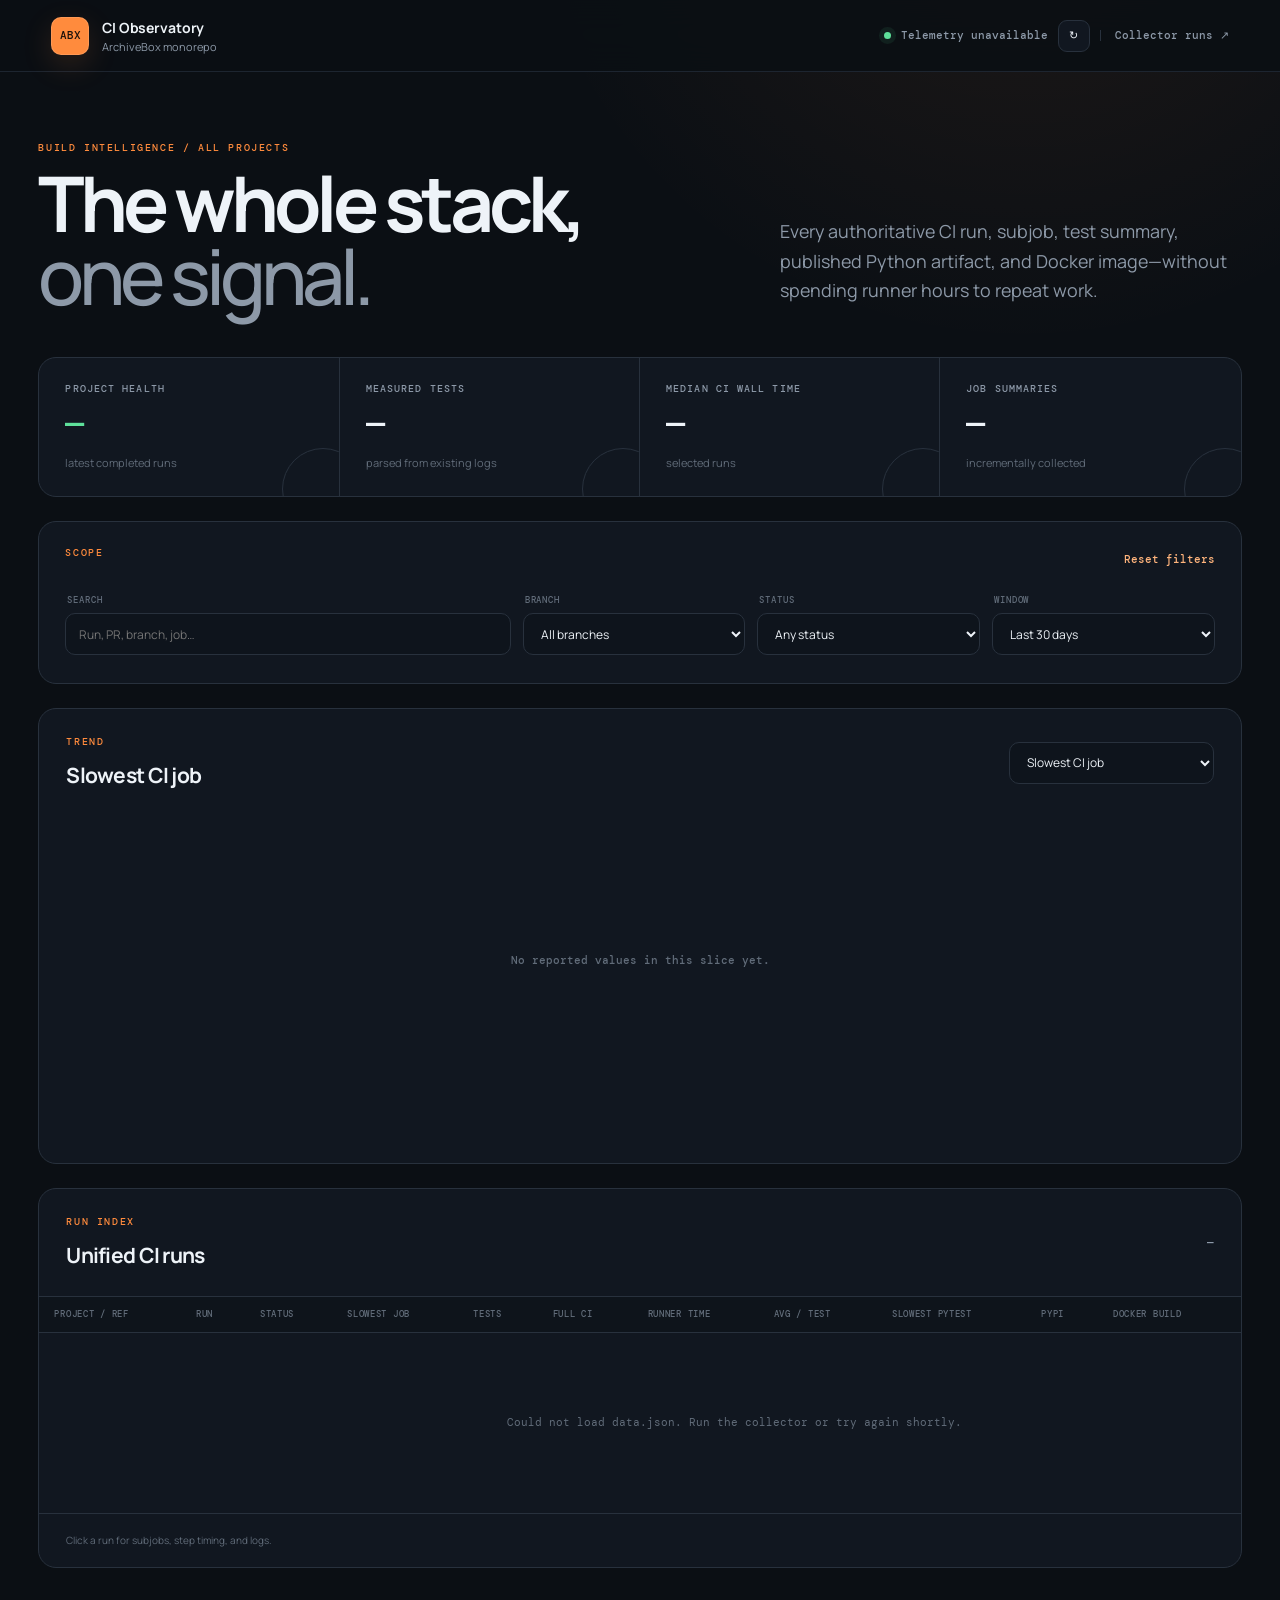
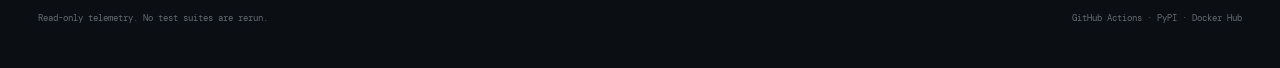
==== evals/site/index.html @ e19ca536 "Backfill CI job timing history" ====
<!doctype html>
<html lang="en">
  <head>
    <meta charset="utf-8" />
    <meta name="viewport" content="width=device-width, initial-scale=1" />
    <meta name="theme-color" content="#0d1117" />
    <meta name="description" content="Unified CI health, test timing, package, image, and import metrics for the ArchiveBox project family." />
    <meta property="og:title" content="ArchiveBox CI Observatory" />
    <meta property="og:description" content="One live view of CI performance across abxbus, abxpkg, abx-plugins, abx-dl, and ArchiveBox." />
    <meta property="og:image" content="https://archivebox.github.io/monorepo/og.png" />
    <meta name="twitter:card" content="summary_large_image" />
    <title>ArchiveBox CI Observatory</title>
    <link rel="preconnect" href="https://fonts.googleapis.com" />
    <link rel="preconnect" href="https://fonts.gstatic.com" crossorigin />
    <link href="https://fonts.googleapis.com/css2?family=DM+Mono:wght@400;500&family=Manrope:wght@400;500;600;700;800&display=swap" rel="stylesheet" />
    <link rel="stylesheet" href="./styles.css" />
  </head>
  <body>
    <header class="topbar">
      <a class="brand" href="./" aria-label="ArchiveBox CI Observatory home">
        <span class="brand-mark" aria-hidden="true">ABX</span>
        <span><strong>CI Observatory</strong><small>ArchiveBox monorepo</small></span>
      </a>
      <div class="topbar-meta">
        <span class="live-dot" aria-hidden="true"></span>
        <span id="syncStatus">Loading telemetry…</span>
        <button class="icon-button" id="refreshButton" type="button" aria-label="Refresh dashboard data" title="Refresh data">↻</button>
        <a class="ghost-link" href="https://github.com/ArchiveBox/monorepo/actions" target="_blank" rel="noreferrer">Collector runs ↗</a>
      </div>
    </header>

    <main>
      <section class="intro" aria-labelledby="pageTitle">
        <div>
          <p class="eyebrow">BUILD INTELLIGENCE / ALL PROJECTS</p>
          <h1 id="pageTitle">The whole stack,<br /><em>one signal.</em></h1>
        </div>
        <p class="intro-copy">Every authoritative CI run, subjob, test summary, published Python artifact, and Docker image—without spending runner hours to repeat work.</p>
      </section>

      <section class="summary-grid" aria-label="CI summary">
        <article class="summary-card health-card">
          <span class="summary-label">Project health</span>
          <strong id="healthValue">—</strong>
          <small id="healthNote">latest completed runs</small>
        </article>
        <article class="summary-card">
          <span class="summary-label">Measured tests</span>
          <strong id="testsValue">—</strong>
          <small id="testsNote">parsed from existing logs</small>
        </article>
        <article class="summary-card">
          <span class="summary-label">Median CI wall time</span>
          <strong id="durationValue">—</strong>
          <small>selected runs</small>
        </article>
        <article class="summary-card">
          <span class="summary-label">Job summaries</span>
          <strong id="coverageValue">—</strong>
          <small id="coverageNote">incrementally collected</small>
        </article>
      </section>

      <section class="workbench">
        <div class="filters-header">
          <div>
            <p class="section-kicker">SCOPE</p>
            <div class="project-pills" id="projectPills" aria-label="Filter projects"></div>
          </div>
          <button class="text-button" id="resetFilters" type="button">Reset filters</button>
        </div>

        <div class="filters-grid">
          <label class="search-field">
            <span>Search</span>
            <input id="searchInput" type="search" placeholder="Run, PR, branch, job…" autocomplete="off" />
          </label>
          <label>
            <span>Branch</span>
            <select id="branchSelect"><option value="all">All branches</option></select>
          </label>
          <label>
            <span>Status</span>
            <select id="statusSelect">
              <option value="all">Any status</option>
              <option value="success">Passing</option>
              <option value="failure">Failing</option>
              <option value="active">In progress</option>
              <option value="cancelled">Cancelled</option>
            </select>
          </label>
          <label>
            <span>Window</span>
            <select id="windowSelect">
              <option value="7">Last 7 days</option>
              <option value="30" selected>Last 30 days</option>
              <option value="90">Last 90 days</option>
            </select>
          </label>
        </div>
      </section>

      <section class="chart-card" aria-labelledby="trendTitle">
        <div class="card-heading">
          <div>
            <p class="section-kicker">TREND</p>
            <h2 id="trendTitle">Slowest CI job</h2>
          </div>
          <label class="metric-picker">
            <span class="sr-only">Chart metric</span>
            <select id="metricSelect">
              <option value="slowestJob">Slowest CI job</option>
              <option value="runnerTime">Total runner time</option>
              <option value="duration">CI wall time</option>
              <option value="tests">Test executions</option>
              <option value="average">Average per test</option>
              <option value="slowest">Slowest pytest</option>
              <option value="pypi">PyPI wheel size</option>
              <option value="dockerBuild">Docker build time</option>
              <option value="dockerSize">Docker compressed size</option>
              <option value="ttfi">Time to first import</option>
            </select>
          </label>
        </div>
        <div class="chart-wrap">
          <canvas id="trendChart" role="img" aria-label="CI metric trend chart"></canvas>
          <div class="chart-empty" id="chartEmpty" hidden>No reported values in this slice yet.</div>
          <div class="chart-tooltip" id="chartTooltip" hidden></div>
        </div>
        <div class="legend" id="chartLegend"></div>
      </section>

      <section class="table-card" aria-labelledby="runsTitle">
        <div class="card-heading table-heading">
          <div>
            <p class="section-kicker">RUN INDEX</p>
            <h2 id="runsTitle">Unified CI runs</h2>
          </div>
          <span class="row-count" id="rowCount">—</span>
        </div>
        <div class="table-scroll">
          <table>
            <thead>
              <tr>
                <th>Project / ref</th>
                <th>Run</th>
                <th>Status</th>
                <th>Slowest job</th>
                <th>Tests</th>
                <th>Full CI</th>
                <th>Runner time</th>
                <th>Avg / test</th>
                <th>Slowest pytest</th>
                <th>PyPI</th>
                <th>Docker build</th>
                <th>Docker size</th>
                <th>TTFI</th>
              </tr>
            </thead>
            <tbody id="runsBody">
              <tr><td colspan="13" class="loading-row">Reading existing CI results…</td></tr>
            </tbody>
          </table>
        </div>
        <div class="table-footer">
          <span>Click a run for subjobs, step timing, and logs.</span>
          <button class="text-button" id="showMore" type="button" hidden>Show more</button>
        </div>
      </section>
    </main>

    <dialog id="runDialog" aria-labelledby="dialogTitle">
      <div class="dialog-shell">
        <header class="dialog-header">
          <div>
            <p class="section-kicker" id="dialogProject">RUN DETAIL</p>
            <h2 id="dialogTitle">CI run</h2>
            <p class="dialog-meta" id="dialogMeta"></p>
          </div>
          <button class="dialog-close" id="dialogClose" type="button" aria-label="Close run detail">×</button>
        </header>
        <div class="dialog-summary" id="dialogSummary"></div>
        <div class="jobs-list" id="jobsList"></div>
      </div>
    </dialog>

    <footer>
      <span>Read-only telemetry. No test suites are rerun.</span>
      <span id="sourceNote">GitHub Actions · PyPI · Docker Hub</span>
    </footer>
    <script src="./app.js" defer></script>
  </body>
</html>
---- evals/site/styles.css ----
:root {
  color-scheme: dark;
  --bg: #0b0f14;
  --surface: #111720;
  --surface-2: #171e29;
  --line: #28313d;
  --line-soft: #1d2530;
  --text: #eef3f8;
  --muted: #8d99a8;
  --dim: #616c79;
  --orange: #ff8b3d;
  --orange-soft: #ffb47c;
  --green: #5ee09a;
  --red: #ff6b6b;
  --yellow: #f4c95d;
  --blue: #71b7ff;
  --purple: #c19aff;
  --cyan: #61d8d6;
  --radius: 18px;
  font-family: "Manrope", system-ui, sans-serif;
  font-synthesis: none;
}

* { box-sizing: border-box; }
html { background: var(--bg); }
body { margin: 0; min-width: 320px; color: var(--text); background: radial-gradient(circle at 80% -10%, rgba(255,139,61,.09), transparent 32rem), var(--bg); }
button, input, select { font: inherit; }
button, a { -webkit-tap-highlight-color: transparent; }
a { color: inherit; }

.topbar { height: 72px; padding: 0 clamp(20px, 4vw, 64px); display: flex; align-items: center; justify-content: space-between; border-bottom: 1px solid var(--line-soft); background: rgba(11,15,20,.88); backdrop-filter: blur(16px); position: sticky; top: 0; z-index: 20; }
.brand { display: flex; align-items: center; gap: 13px; color: inherit; text-decoration: none; }
.brand-mark { width: 38px; height: 38px; border-radius: 10px; display: grid; place-items: center; background: var(--orange); color: #1b110b; font: 800 11px/1 "DM Mono", monospace; box-shadow: 0 0 0 1px rgba(255,255,255,.12) inset, 0 10px 30px rgba(255,139,61,.15); }
.brand strong, .brand small { display: block; }
.brand strong { font-size: 14px; letter-spacing: -.01em; }
.brand small { color: var(--muted); font-size: 11px; margin-top: 2px; }
.topbar-meta { display: flex; align-items: center; gap: 10px; color: var(--muted); font: 500 11px/1 "DM Mono", monospace; }
.live-dot { width: 7px; height: 7px; border-radius: 50%; background: var(--green); box-shadow: 0 0 0 5px rgba(94,224,154,.08); }
.icon-button, .dialog-close { border: 1px solid var(--line); background: var(--surface); color: var(--text); cursor: pointer; }
.icon-button { width: 32px; height: 32px; border-radius: 9px; }
.icon-button:hover, .dialog-close:hover { border-color: var(--orange); color: var(--orange-soft); }
.ghost-link { border-left: 1px solid var(--line); padding-left: 14px; text-decoration: none; }
.ghost-link:hover { color: var(--text); }

main { width: min(1600px, calc(100% - clamp(28px, 6vw, 96px))); margin: 0 auto; }
.intro { min-height: 285px; padding: 64px 0 44px; display: grid; grid-template-columns: 1.5fr 1fr; align-items: end; gap: 48px; }
.eyebrow, .section-kicker { margin: 0 0 13px; color: var(--orange); font: 500 10px/1.2 "DM Mono", monospace; letter-spacing: .16em; }
h1 { margin: 0; font-size: clamp(44px, 6vw, 82px); line-height: .95; letter-spacing: -.065em; }
h1 em { color: var(--muted); font-style: normal; font-weight: 500; }
.intro-copy { max-width: 500px; margin: 0 0 7px auto; color: var(--muted); font-size: clamp(15px, 1.4vw, 19px); line-height: 1.65; }

.summary-grid { display: grid; grid-template-columns: repeat(4, 1fr); border: 1px solid var(--line); border-radius: var(--radius); overflow: hidden; background: var(--surface); }
.summary-card { min-height: 138px; padding: 26px; display: flex; flex-direction: column; justify-content: space-between; border-right: 1px solid var(--line); position: relative; overflow: hidden; }
.summary-card:last-child { border: 0; }
.summary-card::after { content: ""; position: absolute; width: 80px; height: 80px; right: -25px; bottom: -34px; border-radius: 50%; border: 1px solid var(--line); }
.summary-label { color: var(--muted); font: 500 10px/1 "DM Mono", monospace; text-transform: uppercase; letter-spacing: .11em; }
.summary-card strong { font: 600 clamp(26px, 2.5vw, 40px)/1 "DM Mono", monospace; letter-spacing: -.06em; }
.summary-card small { color: var(--dim); font-size: 11px; }
.health-card strong { color: var(--green); }

.workbench { margin-top: 24px; padding: 25px 26px 28px; border: 1px solid var(--line); border-radius: var(--radius); background: var(--surface); }
.filters-header, .card-heading, .table-footer { display: flex; align-items: center; justify-content: space-between; gap: 20px; }
.project-pills { display: flex; flex-wrap: wrap; gap: 7px; }
.project-pill { border: 1px solid var(--line); border-radius: 999px; padding: 8px 12px; background: transparent; color: var(--muted); cursor: pointer; font: 500 11px/1 "DM Mono", monospace; }
.project-pill::before { content: ""; display: inline-block; width: 7px; height: 7px; border-radius: 50%; margin-right: 7px; background: var(--project-color); }
.project-pill.active { border-color: color-mix(in srgb, var(--project-color) 65%, var(--line)); color: var(--text); background: color-mix(in srgb, var(--project-color) 10%, transparent); }
.text-button { border: 0; background: transparent; color: var(--orange-soft); cursor: pointer; padding: 4px 0; font: 500 11px/1 "DM Mono", monospace; }
.text-button:hover { color: var(--orange); }
.filters-grid { display: grid; grid-template-columns: minmax(230px, 2fr) repeat(3, minmax(135px, 1fr)); gap: 12px; margin-top: 24px; }
label > span { display: block; color: var(--dim); font: 500 9px/1 "DM Mono", monospace; text-transform: uppercase; letter-spacing: .1em; margin: 0 0 8px 2px; }
input, select { width: 100%; height: 42px; padding: 0 13px; border: 1px solid var(--line); border-radius: 10px; outline: none; background: #0e141c; color: var(--text); font-size: 12px; }
input:focus, select:focus { border-color: var(--orange); box-shadow: 0 0 0 3px rgba(255,139,61,.08); }

.chart-card, .table-card { margin-top: 24px; border: 1px solid var(--line); border-radius: var(--radius); background: var(--surface); overflow: hidden; }
.chart-card { padding: 27px 27px 22px; }
.card-heading h2 { margin: 0; font-size: 21px; letter-spacing: -.035em; }
.metric-picker { width: 205px; }
.chart-wrap { position: relative; height: 290px; margin-top: 26px; }
#trendChart { width: 100%; height: 100%; display: block; }
.chart-empty { position: absolute; inset: 0; display: grid; place-items: center; color: var(--dim); font: 500 11px "DM Mono", monospace; }
.chart-tooltip { position: absolute; z-index: 2; max-width: 340px; padding: 8px 10px; pointer-events: none; border: 1px solid var(--line); border-radius: 6px; background: rgba(13, 17, 23, .96); box-shadow: 0 8px 28px rgba(0, 0, 0, .35); color: var(--text); font: 500 10px/1.45 "DM Mono", monospace; }
.chart-tooltip strong { display: block; color: var(--text); }
.legend { min-height: 24px; display: flex; flex-wrap: wrap; justify-content: center; gap: 18px; margin-top: 12px; }
.legend-item { color: var(--muted); font: 500 10px "DM Mono", monospace; }
.legend-item::before { content: ""; display: inline-block; width: 8px; height: 8px; border-radius: 2px; margin-right: 7px; background: var(--project-color); }

.table-heading { padding: 27px; border-bottom: 1px solid var(--line); }
.row-count { color: var(--muted); font: 500 11px "DM Mono", monospace; }
.table-scroll { overflow: auto; }
table { width: 100%; border-collapse: collapse; min-width: 1390px; }
th { padding: 13px 15px; color: var(--dim); background: #0e141b; border-bottom: 1px solid var(--line); text-align: left; font: 500 9px/1 "DM Mono", monospace; text-transform: uppercase; letter-spacing: .08em; white-space: nowrap; }
td { padding: 15px; border-bottom: 1px solid var(--line-soft); color: #c8d0da; font: 400 11px/1.4 "DM Mono", monospace; vertical-align: middle; white-space: nowrap; }
tbody tr[data-run-id] { cursor: pointer; transition: background .15s ease; }
tbody tr[data-run-id]:hover { background: #151d27; }
tbody tr:last-child td { border-bottom: 0; }
.project-cell { display: flex; align-items: center; gap: 9px; }
.project-swatch { width: 4px; height: 32px; border-radius: 4px; background: var(--project-color); }
.project-cell strong, .run-title { color: var(--text); }
.cell-stack { display: flex; flex-direction: column; gap: 3px; }
.cell-stack small, .muted { color: var(--dim); font-size: 9px; }
.run-title { max-width: 280px; overflow: hidden; text-overflow: ellipsis; }
.status { display: inline-flex; align-items: center; gap: 7px; padding: 5px 8px; border-radius: 7px; background: #1a222c; color: var(--muted); font-size: 9px; text-transform: uppercase; }
.status::before { content: ""; width: 6px; height: 6px; border-radius: 50%; background: currentColor; }
.status.success { color: var(--green); background: rgba(94,224,154,.08); }
.status.failure { color: var(--red); background: rgba(255,107,107,.08); }
.status.cancelled { color: var(--yellow); background: rgba(244,201,93,.08); }
.status.active { color: var(--blue); background: rgba(113,183,255,.08); }
.metric-link { color: var(--orange-soft); text-decoration: none; }
.metric-link:hover { text-decoration: underline; }
.missing { color: #495463; }
.coverage { color: var(--dim); font-size: 8px; }
.loading-row, .empty-row { height: 180px; text-align: center; color: var(--dim); }
.table-footer { min-height: 54px; padding: 0 27px; border-top: 1px solid var(--line); color: var(--dim); font-size: 10px; }

dialog { width: min(920px, calc(100vw - 32px)); max-height: calc(100vh - 36px); padding: 0; border: 1px solid var(--line); border-radius: 20px; color: var(--text); background: var(--surface); box-shadow: 0 30px 100px rgba(0,0,0,.6); }
dialog::backdrop { background: rgba(3,6,10,.78); backdrop-filter: blur(5px); }
.dialog-shell { min-height: 300px; }
.dialog-header { position: sticky; top: 0; z-index: 2; display: flex; align-items: flex-start; justify-content: space-between; padding: 27px 30px 22px; border-bottom: 1px solid var(--line); background: rgba(17,23,32,.96); }
.dialog-header h2 { max-width: 700px; margin: 0; font-size: 25px; line-height: 1.2; letter-spacing: -.04em; }
.dialog-meta { margin: 8px 0 0; color: var(--muted); font: 400 10px/1.5 "DM Mono", monospace; }
.dialog-close { width: 34px; height: 34px; border-radius: 10px; font-size: 22px; line-height: 1; }
.dialog-summary { display: grid; grid-template-columns: repeat(4, 1fr); gap: 1px; background: var(--line); border-bottom: 1px solid var(--line); }
.detail-stat { padding: 18px 22px; background: var(--surface); }
.detail-stat span, .detail-stat strong { display: block; }
.detail-stat span { color: var(--dim); font: 500 8px "DM Mono", monospace; text-transform: uppercase; letter-spacing: .09em; }
.detail-stat strong { margin-top: 7px; font: 500 15px "DM Mono", monospace; }
.jobs-list { padding: 20px; }
.job { border: 1px solid var(--line); border-radius: 12px; background: #0e141c; overflow: hidden; margin-bottom: 10px; }
.job summary { list-style: none; display: grid; grid-template-columns: minmax(280px, 1fr) 110px 100px 20px; align-items: center; gap: 16px; padding: 14px 16px; cursor: pointer; }
.job summary::-webkit-details-marker { display: none; }
.job summary::after { content: "+"; color: var(--dim); font: 500 15px "DM Mono", monospace; }
.job[open] summary::after { content: "−"; }
.job-name { overflow: hidden; text-overflow: ellipsis; white-space: nowrap; font-size: 12px; }
.job-body { border-top: 1px solid var(--line); padding: 16px; }
.step-list { display: grid; gap: 6px; }
.step { display: grid; grid-template-columns: 10px minmax(220px, 1fr) auto; align-items: center; gap: 9px; color: var(--muted); font: 400 9px/1.4 "DM Mono", monospace; }
.step-dot { width: 6px; height: 6px; border-radius: 50%; background: var(--dim); }
.step-dot.success { background: var(--green); }
.step-dot.failure { background: var(--red); }
.log-excerpt { max-height: 220px; overflow: auto; margin: 14px 0 0; padding: 13px; border: 1px solid var(--line-soft); border-radius: 9px; background: #090d12; color: #aab5c2; white-space: pre-wrap; font: 400 9px/1.55 "DM Mono", monospace; }
.job-actions { display: flex; justify-content: flex-end; margin-top: 14px; }
.job-actions a { color: var(--orange-soft); font: 500 10px "DM Mono", monospace; text-decoration: none; }
footer { width: min(1600px, calc(100% - clamp(28px, 6vw, 96px))); min-height: 100px; margin: 0 auto; display: flex; align-items: center; justify-content: space-between; color: var(--dim); font: 400 9px "DM Mono", monospace; }
.sr-only { position: absolute; width: 1px; height: 1px; overflow: hidden; clip: rect(0,0,0,0); white-space: nowrap; }

@media (max-width: 980px) {
  .intro { grid-template-columns: 1fr; gap: 24px; }
  .intro-copy { margin-left: 0; }
  .summary-grid { grid-template-columns: repeat(2, 1fr); }
  .summary-card:nth-child(2) { border-right: 0; }
  .summary-card:nth-child(-n+2) { border-bottom: 1px solid var(--line); }
  .filters-grid { grid-template-columns: repeat(2, 1fr); }
}
@media (max-width: 680px) {
  .topbar { padding: 0 16px; }
  .topbar-meta > span:not(.live-dot), .ghost-link { display: none; }
  main, footer { width: calc(100% - 24px); }
  .intro { min-height: auto; padding: 46px 4px 34px; }
  h1 { font-size: 45px; }
  .summary-grid, .filters-grid { grid-template-columns: 1fr; }
  .summary-card { min-height: 112px; border-right: 0; border-bottom: 1px solid var(--line); }
  .summary-card:nth-child(3) { border-bottom: 1px solid var(--line); }
  .workbench, .chart-card { padding: 20px; }
  .filters-header, .card-heading { align-items: flex-start; }
  .metric-picker { width: 145px; }
  .chart-wrap { height: 235px; }
  .dialog-summary { grid-template-columns: repeat(2, 1fr); }
  .job summary { grid-template-columns: minmax(160px, 1fr) 80px 20px; }
  .job summary .job-tests { display: none; }
  footer { align-items: flex-start; flex-direction: column; justify-content: center; gap: 7px; }
}
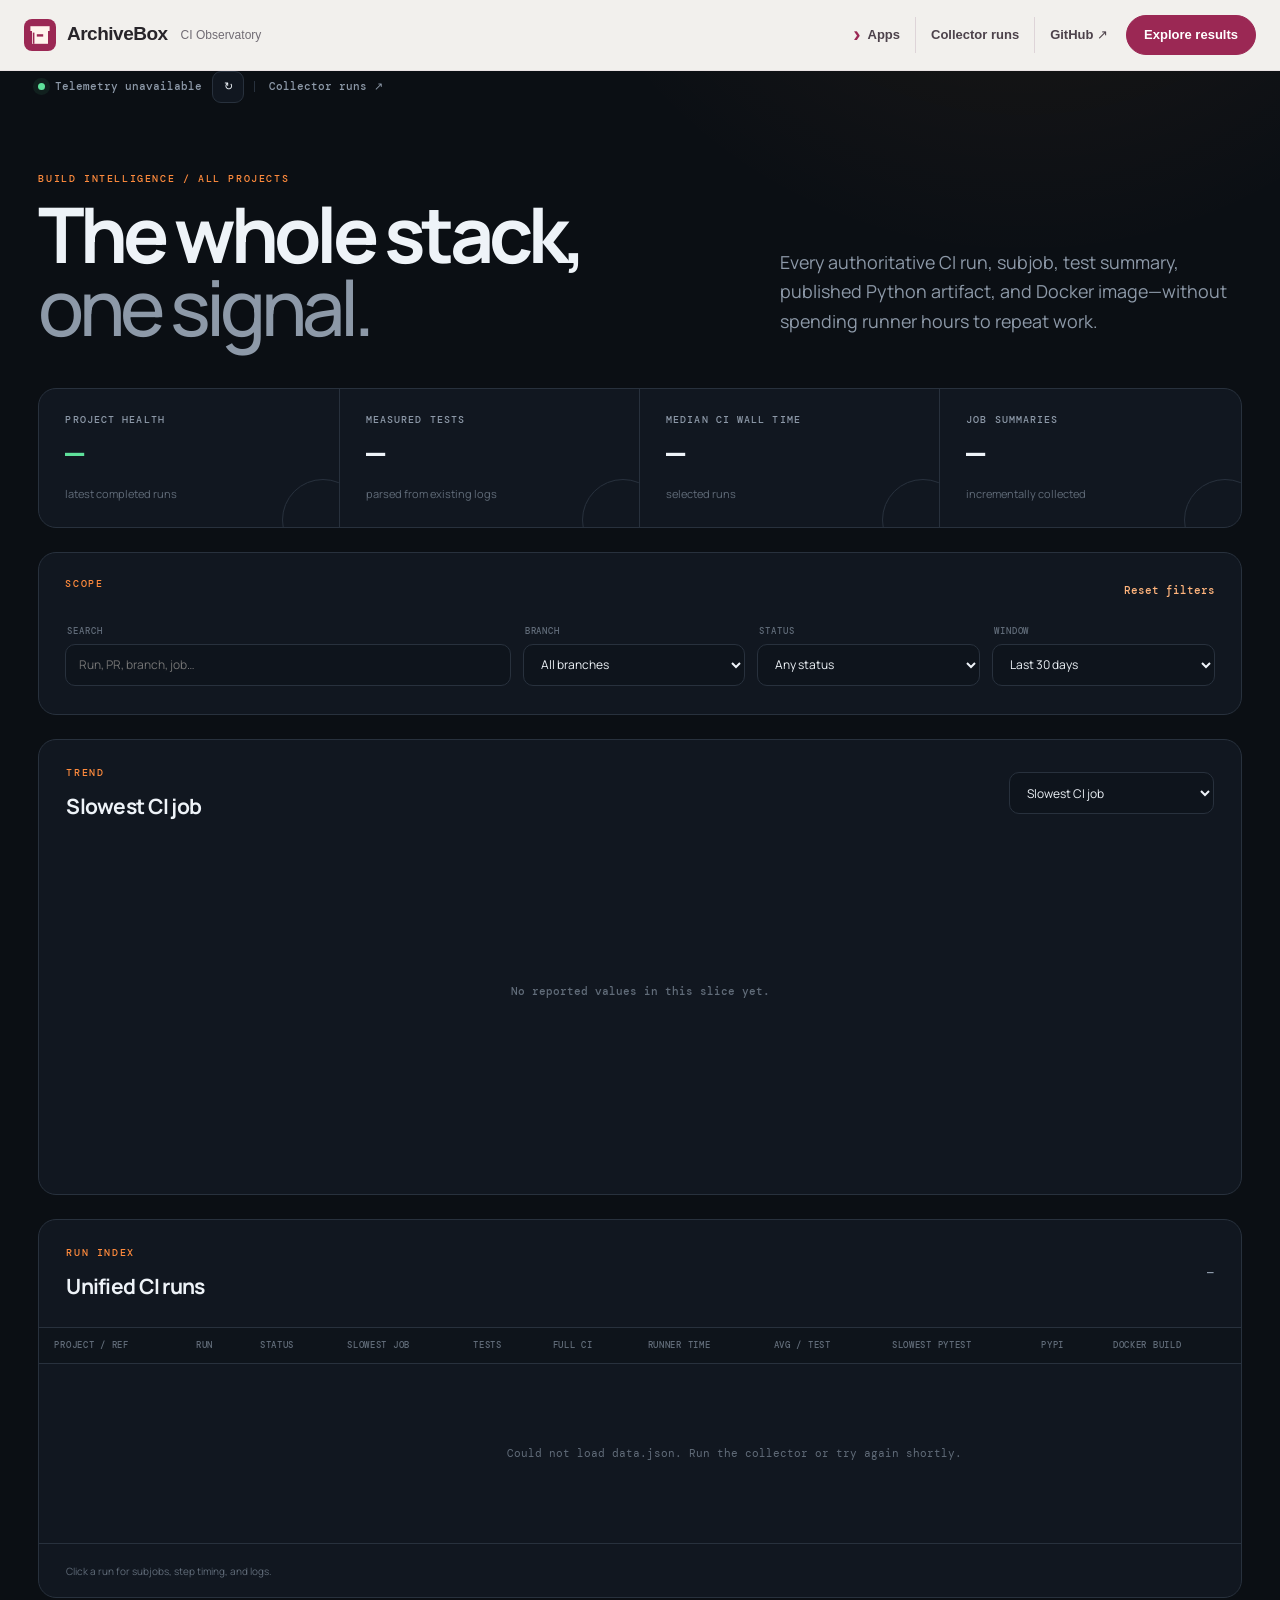
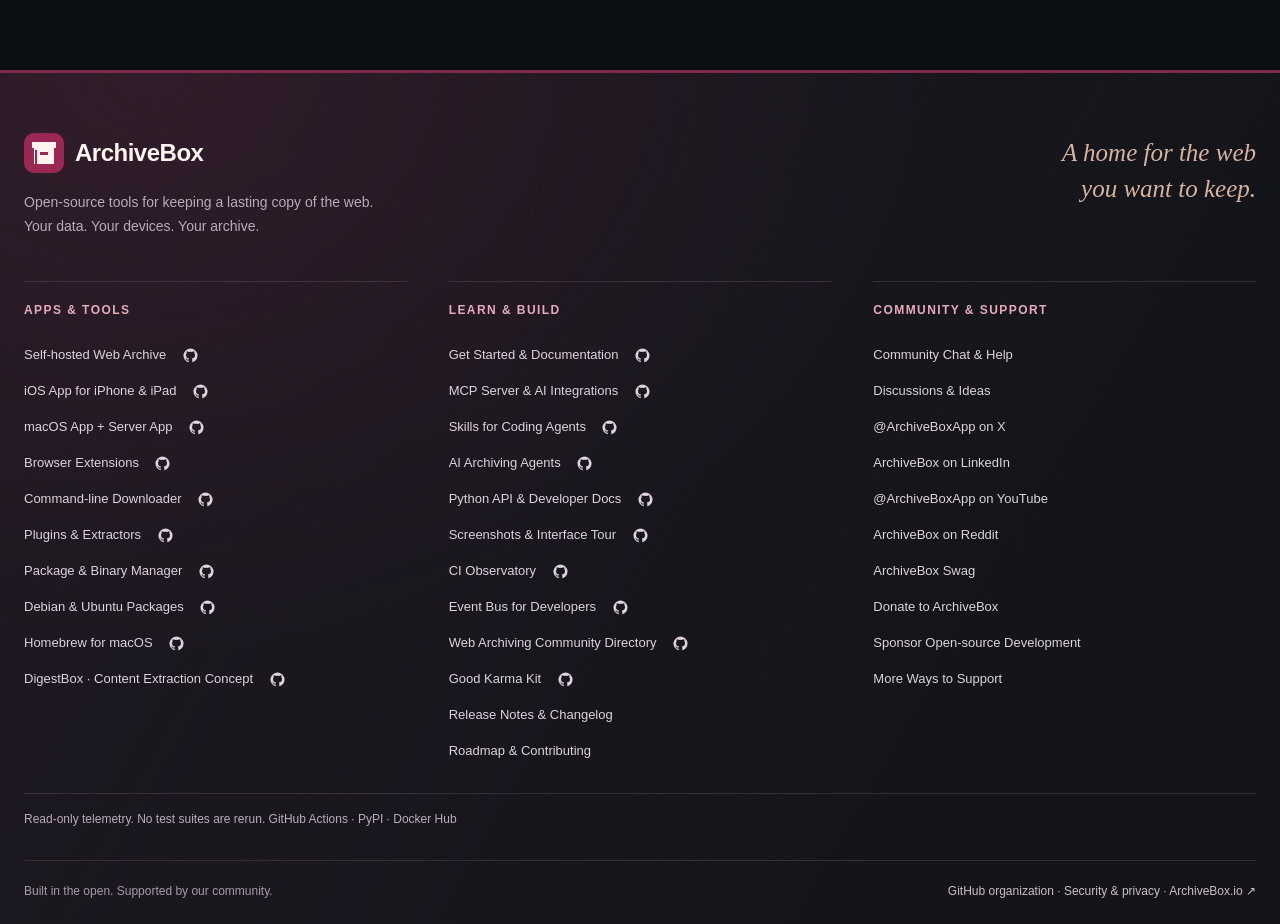
==== commit ea95b7d2: "Unify ArchiveBox website navigation and footer" ====
--- a/evals/site/index.html
+++ b/evals/site/index.html
@@ -16,20 +16,25 @@
     <link rel="stylesheet" href="./styles.css" />
   </head>
   <body>
-    <header class="topbar">
-      <a class="brand" href="./" aria-label="ArchiveBox CI Observatory home">
-        <span class="brand-mark" aria-hidden="true">ABX</span>
-        <span><strong>CI Observatory</strong><small>ArchiveBox monorepo</small></span>
-      </a>
-      <div class="topbar-meta">
+    <!-- BEGIN ARCHIVEBOX HEADER — generated by monorepo/site-chrome/sync.py -->
+<header class="abx-header">
+  <a class="abx-brand" href="https://archivebox.github.io/monorepo/"><svg class="abx-logo" viewBox="0 0 40 40" aria-hidden="true"><rect width="40" height="40" rx="10" fill="#9b2854"/><path d="M10 14h20v17H10z" fill="#fff4ed"/><path d="M8 9h24v6H8z" fill="#fff4ed"/><path d="M16 19h8v3h-8z" fill="#9b2854"/><path d="M12 31V17" stroke="#9b2854" stroke-width="2"/></svg><span>ArchiveBox</span><span class="abx-subsite">CI Observatory</span></a>
+  <nav class="abx-nav" aria-label="Main navigation">
+    <details class="abx-apps"><summary>Apps</summary><div class="abx-app-links"><a href="https://archivebox.io/">Self-hosted Web Archive</a><a href="https://archivebox.github.io/ios-archivebox/#get-started">iOS App for iPhone &amp; iPad</a><a href="https://archivebox.github.io/ios-archivebox/#your-server-your-choice">macOS App + Server App</a><a href="https://archivebox.github.io/archivebox-browser-extension/">Browser Extensions</a><a href="https://archivebox.github.io/abx-dl/">Command-line Downloader</a><a href="https://archivebox.github.io/abx-plugins/">Plugins &amp; Extractors</a><a href="https://abxpkg.archivebox.io/">Package &amp; Binary Manager</a><a href="https://archivebox.github.io/debian-archivebox/">Debian &amp; Ubuntu Packages</a><a href="https://github.com/ArchiveBox/homebrew-archivebox#readme">Homebrew for macOS</a><a href="https://digestbox.io/">DigestBox · Content Extraction Concept</a></div></details>
+    <a href="https://github.com/ArchiveBox/monorepo/actions">Collector runs</a>
+    <a href="https://github.com/ArchiveBox/monorepo">GitHub ↗</a>
+    <a class="abx-cta" href="#runsTitle">Explore results</a>
+  </nav>
+</header>
+<!-- END ARCHIVEBOX HEADER -->
+
+    <main>
+<div class="topbar-meta">
         <span class="live-dot" aria-hidden="true"></span>
         <span id="syncStatus">Loading telemetry…</span>
         <button class="icon-button" id="refreshButton" type="button" aria-label="Refresh dashboard data" title="Refresh data">↻</button>
         <a class="ghost-link" href="https://github.com/ArchiveBox/monorepo/actions" target="_blank" rel="noreferrer">Collector runs ↗</a>
       </div>
-    </header>
-
-    <main>
       <section class="intro" aria-labelledby="pageTitle">
         <div>
           <p class="eyebrow">BUILD INTELLIGENCE / ALL PROJECTS</p>
@@ -184,10 +189,35 @@
       </div>
     </dialog>
 
-    <footer>
-      <span>Read-only telemetry. No test suites are rerun.</span>
-      <span id="sourceNote">GitHub Actions · PyPI · Docker Hub</span>
-    </footer>
+    <!-- BEGIN ARCHIVEBOX FOOTER — generated by monorepo/site-chrome/sync.py -->
+<footer class="abx-footer" aria-label="ArchiveBox ecosystem">
+  <div class="abx-footer-intro"><div><a class="abx-brand" href="https://archivebox.io/"><svg class="abx-logo" viewBox="0 0 40 40" aria-hidden="true"><rect width="40" height="40" rx="10" fill="#9b2854"/><path d="M10 14h20v17H10z" fill="#fff4ed"/><path d="M8 9h24v6H8z" fill="#fff4ed"/><path d="M16 19h8v3h-8z" fill="#9b2854"/><path d="M12 31V17" stroke="#9b2854" stroke-width="2"/></svg><span>ArchiveBox</span></a><p class="abx-tagline">Open-source tools for keeping a lasting copy of the web.<br>Your data. Your devices. Your archive.</p></div><p class="abx-footer-motto">A home for the web<br>you want to keep.</p></div>
+  <div class="abx-footer-grid"><section class="abx-footer-column"><h2>Apps &amp; tools</h2><ul><li><a href="https://archivebox.io/">Self-hosted Web Archive</a><a class="abx-source" href="https://github.com/ArchiveBox/ArchiveBox" aria-label="Self-hosted Web Archive source on GitHub" title="View source on GitHub"><svg viewBox="0 0 24 24" aria-hidden="true"><path d="M12 .75a11.25 11.25 0 0 0-3.56 21.92c.56.1.77-.24.77-.54v-2.1c-3.14.68-3.8-1.33-3.8-1.33-.51-1.3-1.25-1.65-1.25-1.65-1.02-.7.08-.69.08-.69 1.13.08 1.73 1.16 1.73 1.16 1 1.72 2.63 1.22 3.27.93.1-.73.39-1.22.71-1.5-2.5-.28-5.13-1.25-5.13-5.56 0-1.23.44-2.23 1.16-3.02-.12-.28-.5-1.43.11-2.98 0 0 .95-.3 3.1 1.15a10.8 10.8 0 0 1 5.64 0c2.15-1.46 3.1-1.15 3.1-1.15.62 1.55.23 2.7.12 2.98.72.79 1.16 1.8 1.16 3.02 0 4.32-2.64 5.27-5.15 5.55.4.35.76 1.03.76 2.08v3.11c0 .3.2.65.77.54A11.25 11.25 0 0 0 12 .75Z"/></svg></a></li><li><a href="https://archivebox.github.io/ios-archivebox/#get-started">iOS App for iPhone &amp; iPad</a><a class="abx-source" href="https://github.com/ArchiveBox/ios-archivebox" aria-label="iOS App for iPhone &amp; iPad source on GitHub" title="View source on GitHub"><svg viewBox="0 0 24 24" aria-hidden="true"><path d="M12 .75a11.25 11.25 0 0 0-3.56 21.92c.56.1.77-.24.77-.54v-2.1c-3.14.68-3.8-1.33-3.8-1.33-.51-1.3-1.25-1.65-1.25-1.65-1.02-.7.08-.69.08-.69 1.13.08 1.73 1.16 1.73 1.16 1 1.72 2.63 1.22 3.27.93.1-.73.39-1.22.71-1.5-2.5-.28-5.13-1.25-5.13-5.56 0-1.23.44-2.23 1.16-3.02-.12-.28-.5-1.43.11-2.98 0 0 .95-.3 3.1 1.15a10.8 10.8 0 0 1 5.64 0c2.15-1.46 3.1-1.15 3.1-1.15.62 1.55.23 2.7.12 2.98.72.79 1.16 1.8 1.16 3.02 0 4.32-2.64 5.27-5.15 5.55.4.35.76 1.03.76 2.08v3.11c0 .3.2.65.77.54A11.25 11.25 0 0 0 12 .75Z"/></svg></a></li><li><a href="https://archivebox.github.io/ios-archivebox/#your-server-your-choice">macOS App + Server App</a><a class="abx-source" href="https://github.com/ArchiveBox/ios-archivebox" aria-label="macOS App + Server App source on GitHub" title="View source on GitHub"><svg viewBox="0 0 24 24" aria-hidden="true"><path d="M12 .75a11.25 11.25 0 0 0-3.56 21.92c.56.1.77-.24.77-.54v-2.1c-3.14.68-3.8-1.33-3.8-1.33-.51-1.3-1.25-1.65-1.25-1.65-1.02-.7.08-.69.08-.69 1.13.08 1.73 1.16 1.73 1.16 1 1.72 2.63 1.22 3.27.93.1-.73.39-1.22.71-1.5-2.5-.28-5.13-1.25-5.13-5.56 0-1.23.44-2.23 1.16-3.02-.12-.28-.5-1.43.11-2.98 0 0 .95-.3 3.1 1.15a10.8 10.8 0 0 1 5.64 0c2.15-1.46 3.1-1.15 3.1-1.15.62 1.55.23 2.7.12 2.98.72.79 1.16 1.8 1.16 3.02 0 4.32-2.64 5.27-5.15 5.55.4.35.76 1.03.76 2.08v3.11c0 .3.2.65.77.54A11.25 11.25 0 0 0 12 .75Z"/></svg></a></li><li><a href="https://archivebox.github.io/archivebox-browser-extension/">Browser Extensions</a><a class="abx-source" href="https://github.com/ArchiveBox/archivebox-browser-extension" aria-label="Browser Extensions source on GitHub" title="View source on GitHub"><svg viewBox="0 0 24 24" aria-hidden="true"><path d="M12 .75a11.25 11.25 0 0 0-3.56 21.92c.56.1.77-.24.77-.54v-2.1c-3.14.68-3.8-1.33-3.8-1.33-.51-1.3-1.25-1.65-1.25-1.65-1.02-.7.08-.69.08-.69 1.13.08 1.73 1.16 1.73 1.16 1 1.72 2.63 1.22 3.27.93.1-.73.39-1.22.71-1.5-2.5-.28-5.13-1.25-5.13-5.56 0-1.23.44-2.23 1.16-3.02-.12-.28-.5-1.43.11-2.98 0 0 .95-.3 3.1 1.15a10.8 10.8 0 0 1 5.64 0c2.15-1.46 3.1-1.15 3.1-1.15.62 1.55.23 2.7.12 2.98.72.79 1.16 1.8 1.16 3.02 0 4.32-2.64 5.27-5.15 5.55.4.35.76 1.03.76 2.08v3.11c0 .3.2.65.77.54A11.25 11.25 0 0 0 12 .75Z"/></svg></a></li><li><a href="https://archivebox.github.io/abx-dl/">Command-line Downloader</a><a class="abx-source" href="https://github.com/ArchiveBox/abx-dl" aria-label="Command-line Downloader source on GitHub" title="View source on GitHub"><svg viewBox="0 0 24 24" aria-hidden="true"><path d="M12 .75a11.25 11.25 0 0 0-3.56 21.92c.56.1.77-.24.77-.54v-2.1c-3.14.68-3.8-1.33-3.8-1.33-.51-1.3-1.25-1.65-1.25-1.65-1.02-.7.08-.69.08-.69 1.13.08 1.73 1.16 1.73 1.16 1 1.72 2.63 1.22 3.27.93.1-.73.39-1.22.71-1.5-2.5-.28-5.13-1.25-5.13-5.56 0-1.23.44-2.23 1.16-3.02-.12-.28-.5-1.43.11-2.98 0 0 .95-.3 3.1 1.15a10.8 10.8 0 0 1 5.64 0c2.15-1.46 3.1-1.15 3.1-1.15.62 1.55.23 2.7.12 2.98.72.79 1.16 1.8 1.16 3.02 0 4.32-2.64 5.27-5.15 5.55.4.35.76 1.03.76 2.08v3.11c0 .3.2.65.77.54A11.25 11.25 0 0 0 12 .75Z"/></svg></a></li><li><a href="https://archivebox.github.io/abx-plugins/">Plugins &amp; Extractors</a><a class="abx-source" href="https://github.com/ArchiveBox/abx-plugins" aria-label="Plugins &amp; Extractors source on GitHub" title="View source on GitHub"><svg viewBox="0 0 24 24" aria-hidden="true"><path d="M12 .75a11.25 11.25 0 0 0-3.56 21.92c.56.1.77-.24.77-.54v-2.1c-3.14.68-3.8-1.33-3.8-1.33-.51-1.3-1.25-1.65-1.25-1.65-1.02-.7.08-.69.08-.69 1.13.08 1.73 1.16 1.73 1.16 1 1.72 2.63 1.22 3.27.93.1-.73.39-1.22.71-1.5-2.5-.28-5.13-1.25-5.13-5.56 0-1.23.44-2.23 1.16-3.02-.12-.28-.5-1.43.11-2.98 0 0 .95-.3 3.1 1.15a10.8 10.8 0 0 1 5.64 0c2.15-1.46 3.1-1.15 3.1-1.15.62 1.55.23 2.7.12 2.98.72.79 1.16 1.8 1.16 3.02 0 4.32-2.64 5.27-5.15 5.55.4.35.76 1.03.76 2.08v3.11c0 .3.2.65.77.54A11.25 11.25 0 0 0 12 .75Z"/></svg></a></li><li><a href="https://abxpkg.archivebox.io/">Package &amp; Binary Manager</a><a class="abx-source" href="https://github.com/ArchiveBox/abxpkg" aria-label="Package &amp; Binary Manager source on GitHub" title="View source on GitHub"><svg viewBox="0 0 24 24" aria-hidden="true"><path d="M12 .75a11.25 11.25 0 0 0-3.56 21.92c.56.1.77-.24.77-.54v-2.1c-3.14.68-3.8-1.33-3.8-1.33-.51-1.3-1.25-1.65-1.25-1.65-1.02-.7.08-.69.08-.69 1.13.08 1.73 1.16 1.73 1.16 1 1.72 2.63 1.22 3.27.93.1-.73.39-1.22.71-1.5-2.5-.28-5.13-1.25-5.13-5.56 0-1.23.44-2.23 1.16-3.02-.12-.28-.5-1.43.11-2.98 0 0 .95-.3 3.1 1.15a10.8 10.8 0 0 1 5.64 0c2.15-1.46 3.1-1.15 3.1-1.15.62 1.55.23 2.7.12 2.98.72.79 1.16 1.8 1.16 3.02 0 4.32-2.64 5.27-5.15 5.55.4.35.76 1.03.76 2.08v3.11c0 .3.2.65.77.54A11.25 11.25 0 0 0 12 .75Z"/></svg></a></li><li><a href="https://archivebox.github.io/debian-archivebox/">Debian &amp; Ubuntu Packages</a><a class="abx-source" href="https://github.com/ArchiveBox/debian-archivebox" aria-label="Debian &amp; Ubuntu Packages source on GitHub" title="View source on GitHub"><svg viewBox="0 0 24 24" aria-hidden="true"><path d="M12 .75a11.25 11.25 0 0 0-3.56 21.92c.56.1.77-.24.77-.54v-2.1c-3.14.68-3.8-1.33-3.8-1.33-.51-1.3-1.25-1.65-1.25-1.65-1.02-.7.08-.69.08-.69 1.13.08 1.73 1.16 1.73 1.16 1 1.72 2.63 1.22 3.27.93.1-.73.39-1.22.71-1.5-2.5-.28-5.13-1.25-5.13-5.56 0-1.23.44-2.23 1.16-3.02-.12-.28-.5-1.43.11-2.98 0 0 .95-.3 3.1 1.15a10.8 10.8 0 0 1 5.64 0c2.15-1.46 3.1-1.15 3.1-1.15.62 1.55.23 2.7.12 2.98.72.79 1.16 1.8 1.16 3.02 0 4.32-2.64 5.27-5.15 5.55.4.35.76 1.03.76 2.08v3.11c0 .3.2.65.77.54A11.25 11.25 0 0 0 12 .75Z"/></svg></a></li><li><a href="https://github.com/ArchiveBox/homebrew-archivebox#readme">Homebrew for macOS</a><a class="abx-source" href="https://github.com/ArchiveBox/homebrew-archivebox" aria-label="Homebrew for macOS source on GitHub" title="View source on GitHub"><svg viewBox="0 0 24 24" aria-hidden="true"><path d="M12 .75a11.25 11.25 0 0 0-3.56 21.92c.56.1.77-.24.77-.54v-2.1c-3.14.68-3.8-1.33-3.8-1.33-.51-1.3-1.25-1.65-1.25-1.65-1.02-.7.08-.69.08-.69 1.13.08 1.73 1.16 1.73 1.16 1 1.72 2.63 1.22 3.27.93.1-.73.39-1.22.71-1.5-2.5-.28-5.13-1.25-5.13-5.56 0-1.23.44-2.23 1.16-3.02-.12-.28-.5-1.43.11-2.98 0 0 .95-.3 3.1 1.15a10.8 10.8 0 0 1 5.64 0c2.15-1.46 3.1-1.15 3.1-1.15.62 1.55.23 2.7.12 2.98.72.79 1.16 1.8 1.16 3.02 0 4.32-2.64 5.27-5.15 5.55.4.35.76 1.03.76 2.08v3.11c0 .3.2.65.77.54A11.25 11.25 0 0 0 12 .75Z"/></svg></a></li><li><a href="https://digestbox.io/">DigestBox · Content Extraction Concept</a><a class="abx-source" href="https://github.com/ArchiveBox/DigestBox" aria-label="DigestBox · Content Extraction Concept source on GitHub" title="View source on GitHub"><svg viewBox="0 0 24 24" aria-hidden="true"><path d="M12 .75a11.25 11.25 0 0 0-3.56 21.92c.56.1.77-.24.77-.54v-2.1c-3.14.68-3.8-1.33-3.8-1.33-.51-1.3-1.25-1.65-1.25-1.65-1.02-.7.08-.69.08-.69 1.13.08 1.73 1.16 1.73 1.16 1 1.72 2.63 1.22 3.27.93.1-.73.39-1.22.71-1.5-2.5-.28-5.13-1.25-5.13-5.56 0-1.23.44-2.23 1.16-3.02-.12-.28-.5-1.43.11-2.98 0 0 .95-.3 3.1 1.15a10.8 10.8 0 0 1 5.64 0c2.15-1.46 3.1-1.15 3.1-1.15.62 1.55.23 2.7.12 2.98.72.79 1.16 1.8 1.16 3.02 0 4.32-2.64 5.27-5.15 5.55.4.35.76 1.03.76 2.08v3.11c0 .3.2.65.77.54A11.25 11.25 0 0 0 12 .75Z"/></svg></a></li></ul></section><section class="abx-footer-column"><h2>Learn &amp; build</h2><ul><li><a href="https://github.com/ArchiveBox/ArchiveBox/wiki/Quickstart">Get Started &amp; Documentation</a><a class="abx-source" href="https://github.com/ArchiveBox/ArchiveBox" aria-label="Get Started &amp; Documentation source on GitHub" title="View source on GitHub"><svg viewBox="0 0 24 24" aria-hidden="true"><path d="M12 .75a11.25 11.25 0 0 0-3.56 21.92c.56.1.77-.24.77-.54v-2.1c-3.14.68-3.8-1.33-3.8-1.33-.51-1.3-1.25-1.65-1.25-1.65-1.02-.7.08-.69.08-.69 1.13.08 1.73 1.16 1.73 1.16 1 1.72 2.63 1.22 3.27.93.1-.73.39-1.22.71-1.5-2.5-.28-5.13-1.25-5.13-5.56 0-1.23.44-2.23 1.16-3.02-.12-.28-.5-1.43.11-2.98 0 0 .95-.3 3.1 1.15a10.8 10.8 0 0 1 5.64 0c2.15-1.46 3.1-1.15 3.1-1.15.62 1.55.23 2.7.12 2.98.72.79 1.16 1.8 1.16 3.02 0 4.32-2.64 5.27-5.15 5.55.4.35.76 1.03.76 2.08v3.11c0 .3.2.65.77.54A11.25 11.25 0 0 0 12 .75Z"/></svg></a></li><li><a href="https://github.com/ArchiveBox/ArchiveBox/tree/dev/archivebox/mcp">MCP Server &amp; AI Integrations</a><a class="abx-source" href="https://github.com/ArchiveBox/ArchiveBox" aria-label="MCP Server &amp; AI Integrations source on GitHub" title="View source on GitHub"><svg viewBox="0 0 24 24" aria-hidden="true"><path d="M12 .75a11.25 11.25 0 0 0-3.56 21.92c.56.1.77-.24.77-.54v-2.1c-3.14.68-3.8-1.33-3.8-1.33-.51-1.3-1.25-1.65-1.25-1.65-1.02-.7.08-.69.08-.69 1.13.08 1.73 1.16 1.73 1.16 1 1.72 2.63 1.22 3.27.93.1-.73.39-1.22.71-1.5-2.5-.28-5.13-1.25-5.13-5.56 0-1.23.44-2.23 1.16-3.02-.12-.28-.5-1.43.11-2.98 0 0 .95-.3 3.1 1.15a10.8 10.8 0 0 1 5.64 0c2.15-1.46 3.1-1.15 3.1-1.15.62 1.55.23 2.7.12 2.98.72.79 1.16 1.8 1.16 3.02 0 4.32-2.64 5.27-5.15 5.55.4.35.76 1.03.76 2.08v3.11c0 .3.2.65.77.54A11.25 11.25 0 0 0 12 .75Z"/></svg></a></li><li><a href="https://github.com/ArchiveBox/ArchiveBox/tree/dev/skills">Skills for Coding Agents</a><a class="abx-source" href="https://github.com/ArchiveBox/ArchiveBox" aria-label="Skills for Coding Agents source on GitHub" title="View source on GitHub"><svg viewBox="0 0 24 24" aria-hidden="true"><path d="M12 .75a11.25 11.25 0 0 0-3.56 21.92c.56.1.77-.24.77-.54v-2.1c-3.14.68-3.8-1.33-3.8-1.33-.51-1.3-1.25-1.65-1.25-1.65-1.02-.7.08-.69.08-.69 1.13.08 1.73 1.16 1.73 1.16 1 1.72 2.63 1.22 3.27.93.1-.73.39-1.22.71-1.5-2.5-.28-5.13-1.25-5.13-5.56 0-1.23.44-2.23 1.16-3.02-.12-.28-.5-1.43.11-2.98 0 0 .95-.3 3.1 1.15a10.8 10.8 0 0 1 5.64 0c2.15-1.46 3.1-1.15 3.1-1.15.62 1.55.23 2.7.12 2.98.72.79 1.16 1.8 1.16 3.02 0 4.32-2.64 5.27-5.15 5.55.4.35.76 1.03.76 2.08v3.11c0 .3.2.65.77.54A11.25 11.25 0 0 0 12 .75Z"/></svg></a></li><li><a href="https://archivebox.github.io/abx-plugins/#opencode">AI Archiving Agents</a><a class="abx-source" href="https://github.com/ArchiveBox/abx-plugins" aria-label="AI Archiving Agents source on GitHub" title="View source on GitHub"><svg viewBox="0 0 24 24" aria-hidden="true"><path d="M12 .75a11.25 11.25 0 0 0-3.56 21.92c.56.1.77-.24.77-.54v-2.1c-3.14.68-3.8-1.33-3.8-1.33-.51-1.3-1.25-1.65-1.25-1.65-1.02-.7.08-.69.08-.69 1.13.08 1.73 1.16 1.73 1.16 1 1.72 2.63 1.22 3.27.93.1-.73.39-1.22.71-1.5-2.5-.28-5.13-1.25-5.13-5.56 0-1.23.44-2.23 1.16-3.02-.12-.28-.5-1.43.11-2.98 0 0 .95-.3 3.1 1.15a10.8 10.8 0 0 1 5.64 0c2.15-1.46 3.1-1.15 3.1-1.15.62 1.55.23 2.7.12 2.98.72.79 1.16 1.8 1.16 3.02 0 4.32-2.64 5.27-5.15 5.55.4.35.76 1.03.76 2.08v3.11c0 .3.2.65.77.54A11.25 11.25 0 0 0 12 .75Z"/></svg></a></li><li><a href="https://docs.archivebox.io/">Python API &amp; Developer Docs</a><a class="abx-source" href="https://github.com/ArchiveBox/ArchiveBox" aria-label="Python API &amp; Developer Docs source on GitHub" title="View source on GitHub"><svg viewBox="0 0 24 24" aria-hidden="true"><path d="M12 .75a11.25 11.25 0 0 0-3.56 21.92c.56.1.77-.24.77-.54v-2.1c-3.14.68-3.8-1.33-3.8-1.33-.51-1.3-1.25-1.65-1.25-1.65-1.02-.7.08-.69.08-.69 1.13.08 1.73 1.16 1.73 1.16 1 1.72 2.63 1.22 3.27.93.1-.73.39-1.22.71-1.5-2.5-.28-5.13-1.25-5.13-5.56 0-1.23.44-2.23 1.16-3.02-.12-.28-.5-1.43.11-2.98 0 0 .95-.3 3.1 1.15a10.8 10.8 0 0 1 5.64 0c2.15-1.46 3.1-1.15 3.1-1.15.62 1.55.23 2.7.12 2.98.72.79 1.16 1.8 1.16 3.02 0 4.32-2.64 5.27-5.15 5.55.4.35.76 1.03.76 2.08v3.11c0 .3.2.65.77.54A11.25 11.25 0 0 0 12 .75Z"/></svg></a></li><li><a href="https://archivebox.io/screenshots/">Screenshots &amp; Interface Tour</a><a class="abx-source" href="https://github.com/ArchiveBox/ArchiveBox" aria-label="Screenshots &amp; Interface Tour source on GitHub" title="View source on GitHub"><svg viewBox="0 0 24 24" aria-hidden="true"><path d="M12 .75a11.25 11.25 0 0 0-3.56 21.92c.56.1.77-.24.77-.54v-2.1c-3.14.68-3.8-1.33-3.8-1.33-.51-1.3-1.25-1.65-1.25-1.65-1.02-.7.08-.69.08-.69 1.13.08 1.73 1.16 1.73 1.16 1 1.72 2.63 1.22 3.27.93.1-.73.39-1.22.71-1.5-2.5-.28-5.13-1.25-5.13-5.56 0-1.23.44-2.23 1.16-3.02-.12-.28-.5-1.43.11-2.98 0 0 .95-.3 3.1 1.15a10.8 10.8 0 0 1 5.64 0c2.15-1.46 3.1-1.15 3.1-1.15.62 1.55.23 2.7.12 2.98.72.79 1.16 1.8 1.16 3.02 0 4.32-2.64 5.27-5.15 5.55.4.35.76 1.03.76 2.08v3.11c0 .3.2.65.77.54A11.25 11.25 0 0 0 12 .75Z"/></svg></a></li><li><a href="https://archivebox.github.io/monorepo/">CI Observatory</a><a class="abx-source" href="https://github.com/ArchiveBox/monorepo" aria-label="CI Observatory source on GitHub" title="View source on GitHub"><svg viewBox="0 0 24 24" aria-hidden="true"><path d="M12 .75a11.25 11.25 0 0 0-3.56 21.92c.56.1.77-.24.77-.54v-2.1c-3.14.68-3.8-1.33-3.8-1.33-.51-1.3-1.25-1.65-1.25-1.65-1.02-.7.08-.69.08-.69 1.13.08 1.73 1.16 1.73 1.16 1 1.72 2.63 1.22 3.27.93.1-.73.39-1.22.71-1.5-2.5-.28-5.13-1.25-5.13-5.56 0-1.23.44-2.23 1.16-3.02-.12-.28-.5-1.43.11-2.98 0 0 .95-.3 3.1 1.15a10.8 10.8 0 0 1 5.64 0c2.15-1.46 3.1-1.15 3.1-1.15.62 1.55.23 2.7.12 2.98.72.79 1.16 1.8 1.16 3.02 0 4.32-2.64 5.27-5.15 5.55.4.35.76 1.03.76 2.08v3.11c0 .3.2.65.77.54A11.25 11.25 0 0 0 12 .75Z"/></svg></a></li><li><a href="https://github.com/ArchiveBox/abxbus#readme">Event Bus for Developers</a><a class="abx-source" href="https://github.com/ArchiveBox/abxbus" aria-label="Event Bus for Developers source on GitHub" title="View source on GitHub"><svg viewBox="0 0 24 24" aria-hidden="true"><path d="M12 .75a11.25 11.25 0 0 0-3.56 21.92c.56.1.77-.24.77-.54v-2.1c-3.14.68-3.8-1.33-3.8-1.33-.51-1.3-1.25-1.65-1.25-1.65-1.02-.7.08-.69.08-.69 1.13.08 1.73 1.16 1.73 1.16 1 1.72 2.63 1.22 3.27.93.1-.73.39-1.22.71-1.5-2.5-.28-5.13-1.25-5.13-5.56 0-1.23.44-2.23 1.16-3.02-.12-.28-.5-1.43.11-2.98 0 0 .95-.3 3.1 1.15a10.8 10.8 0 0 1 5.64 0c2.15-1.46 3.1-1.15 3.1-1.15.62 1.55.23 2.7.12 2.98.72.79 1.16 1.8 1.16 3.02 0 4.32-2.64 5.27-5.15 5.55.4.35.76 1.03.76 2.08v3.11c0 .3.2.65.77.54A11.25 11.25 0 0 0 12 .75Z"/></svg></a></li><li><a href="https://community.archivebox.io/">Web Archiving Community Directory</a><a class="abx-source" href="https://github.com/ArchiveBox/community" aria-label="Web Archiving Community Directory source on GitHub" title="View source on GitHub"><svg viewBox="0 0 24 24" aria-hidden="true"><path d="M12 .75a11.25 11.25 0 0 0-3.56 21.92c.56.1.77-.24.77-.54v-2.1c-3.14.68-3.8-1.33-3.8-1.33-.51-1.3-1.25-1.65-1.25-1.65-1.02-.7.08-.69.08-.69 1.13.08 1.73 1.16 1.73 1.16 1 1.72 2.63 1.22 3.27.93.1-.73.39-1.22.71-1.5-2.5-.28-5.13-1.25-5.13-5.56 0-1.23.44-2.23 1.16-3.02-.12-.28-.5-1.43.11-2.98 0 0 .95-.3 3.1 1.15a10.8 10.8 0 0 1 5.64 0c2.15-1.46 3.1-1.15 3.1-1.15.62 1.55.23 2.7.12 2.98.72.79 1.16 1.8 1.16 3.02 0 4.32-2.64 5.27-5.15 5.55.4.35.76 1.03.76 2.08v3.11c0 .3.2.65.77.54A11.25 11.25 0 0 0 12 .75Z"/></svg></a></li><li><a href="https://archivebox.github.io/good-karma-kit/">Good Karma Kit</a><a class="abx-source" href="https://github.com/ArchiveBox/good-karma-kit" aria-label="Good Karma Kit source on GitHub" title="View source on GitHub"><svg viewBox="0 0 24 24" aria-hidden="true"><path d="M12 .75a11.25 11.25 0 0 0-3.56 21.92c.56.1.77-.24.77-.54v-2.1c-3.14.68-3.8-1.33-3.8-1.33-.51-1.3-1.25-1.65-1.25-1.65-1.02-.7.08-.69.08-.69 1.13.08 1.73 1.16 1.73 1.16 1 1.72 2.63 1.22 3.27.93.1-.73.39-1.22.71-1.5-2.5-.28-5.13-1.25-5.13-5.56 0-1.23.44-2.23 1.16-3.02-.12-.28-.5-1.43.11-2.98 0 0 .95-.3 3.1 1.15a10.8 10.8 0 0 1 5.64 0c2.15-1.46 3.1-1.15 3.1-1.15.62 1.55.23 2.7.12 2.98.72.79 1.16 1.8 1.16 3.02 0 4.32-2.64 5.27-5.15 5.55.4.35.76 1.03.76 2.08v3.11c0 .3.2.65.77.54A11.25 11.25 0 0 0 12 .75Z"/></svg></a></li><li><a href="https://github.com/ArchiveBox/ArchiveBox/releases">Release Notes &amp; Changelog</a></li><li><a href="https://github.com/ArchiveBox/ArchiveBox/wiki/Roadmap">Roadmap &amp; Contributing</a></li></ul></section><section class="abx-footer-column"><h2>Community &amp; support</h2><ul><li><a href="https://zulip.archivebox.io/">Community Chat &amp; Help</a></li><li><a href="https://github.com/ArchiveBox/ArchiveBox/discussions">Discussions &amp; Ideas</a></li><li><a href="https://x.com/ArchiveBoxApp">@ArchiveBoxApp on X</a></li><li><a href="https://www.linkedin.com/company/archivebox/">ArchiveBox on LinkedIn</a></li><li><a href="https://www.youtube.com/@ArchiveBoxApp">@ArchiveBoxApp on YouTube</a></li><li><a href="https://www.reddit.com/r/ArchiveBox/">ArchiveBox on Reddit</a></li><li><a href="https://swag.archivebox.io/">ArchiveBox Swag</a></li><li><a href="https://hcb.hackclub.com/donations/start/archivebox">Donate to ArchiveBox</a></li><li><a href="https://github.com/sponsors/pirate">Sponsor Open-source Development</a></li><li><a href="https://github.com/ArchiveBox/ArchiveBox/wiki/Donations">More Ways to Support</a></li></ul></section></div>
+  <div class="abx-footer-local"><span>Read-only telemetry. No test suites are rerun.</span>
+      <span id="sourceNote">GitHub Actions · PyPI · Docker Hub</span></div>
+  <div class="abx-footer-bottom"><p>Built in the open. Supported by our community.</p><p><a href="https://github.com/ArchiveBox">GitHub organization</a> · <a href="https://github.com/ArchiveBox/ArchiveBox/wiki/Security-Overview">Security &amp; privacy</a> · <a href="https://archivebox.io">ArchiveBox.io ↗</a></p></div>
+</footer>
+<script>
+(() => {
+  const menu = document.querySelector('.abx-apps');
+  document.addEventListener('keydown', event => {
+    if (event.key === 'Escape' && menu?.open) { menu.open = false; menu.querySelector('summary').focus(); }
+  });
+  document.addEventListener('click', event => { if (menu?.open && !menu.contains(event.target)) menu.open = false; });
+  function revealAnchor() {
+    let target;
+    try { target = document.getElementById(decodeURIComponent(location.hash.slice(1))); } catch { return; }
+    if (!target) return;
+    let details = target.closest('details');
+    let opened = false;
+    while (details) { if (!details.open) { details.open = true; opened = true; } details = details.parentElement.closest('details'); }
+    if (opened) requestAnimationFrame(() => target.scrollIntoView());
+  }
+  addEventListener('hashchange', revealAnchor);
+  revealAnchor();
+})();
+</script>
+<!-- END ARCHIVEBOX FOOTER -->
     <script src="./app.js" defer></script>
   </body>
 </html>
--- a/evals/site/styles.css
+++ b/evals/site/styles.css
@@ -169,3 +169,80 @@
   .job summary .job-tests { display: none; }
   footer { align-items: flex-start; flex-direction: column; justify-content: center; gap: 7px; }
 }
+
+/* BEGIN ARCHIVEBOX CHROME */
+/* Shared ArchiveBox site chrome. Source: ArchiveBox/monorepo/site-chrome. */
+.abx-header, .abx-footer { box-sizing: border-box; font-family: -apple-system, BlinkMacSystemFont, "Segoe UI", sans-serif; font-size: 14px; line-height: 1.5; letter-spacing: normal; text-align: left; }
+.abx-header *, .abx-footer * { box-sizing: border-box; }
+.abx-header { position: sticky; top: 0; z-index: 100; display: flex; align-items: center; justify-content: space-between; gap: 24px; width: 100%; max-width: none; margin: 0; padding: 15px max(24px, calc((100% - 1280px) / 2)); border: 0; border-bottom: 1px solid #e9e2e3; background: #fcfaf7f5; color: #28252a; backdrop-filter: blur(16px); }
+.abx-header a, .abx-footer a { text-decoration: none; text-underline-offset: .24em; }
+.abx-header .abx-brand, .abx-footer .abx-brand { display: inline-flex; flex: 0 0 auto; align-items: center; gap: 11px; margin: 0; padding: 0; color: inherit; font-size: 19px; font-weight: 750; line-height: 1.2; letter-spacing: -.5px; white-space: nowrap; }
+.abx-brand .abx-logo { display: block; flex: 0 0 auto; width: 32px; height: 32px; margin: 0; }
+.abx-header .abx-subsite { margin-left: 2px; color: #716c74; font-size: 12px; font-weight: 450; letter-spacing: 0; }
+.abx-header .abx-nav { display: flex; align-items: center; justify-content: flex-end; flex-wrap: wrap; gap: 0; width: auto; max-width: none; margin: 0; padding: 0; font-size: 13px; font-weight: 600; }
+.abx-nav > a, .abx-nav > details { margin: 0 0 0 15px; padding: 0 0 0 15px; border: 0; border-left: 1px solid #ded4d8; border-radius: 0; background: none; }
+.abx-nav > :first-child { margin-left: 0; padding-left: 0; border-left: 0; }
+.abx-header .abx-nav a { display: inline-flex; align-items: center; min-height: 36px; color: #4d424b; white-space: nowrap; }
+.abx-header .abx-nav a:hover { color: #9b2854; }
+.abx-header .abx-nav .abx-cta { margin-left: 18px; padding: 9px 17px; border: 1px solid #9b2854; border-radius: 24px; background: #9b2854; color: #fff; }
+.abx-header .abx-nav .abx-cta:hover { background: #782040; color: #fff; }
+.abx-header .abx-apps { position: relative; }
+.abx-apps > summary { display: flex; align-items: center; gap: 7px; min-height: 36px; list-style: none; cursor: pointer; color: #4d424b; }
+.abx-apps > summary::-webkit-details-marker { display: none; }
+.abx-apps > summary::before { content: '›'; display: inline-block; color: #9b2854; font-size: 22px; line-height: 1; transition: transform .15s; }
+.abx-apps[open] > summary::before { transform: rotate(90deg); }
+.abx-header .abx-app-links { position: absolute; right: 0; top: calc(100% + 12px); width: 305px; max-height: min(70vh, 580px); overflow-y: auto; padding: 10px; border: 1px solid #e9e2e3; border-radius: 14px; background: #fcfaf7; box-shadow: 0 16px 48px #2d152522; }
+.abx-header .abx-app-links a { display: flex; min-height: 42px; padding: 9px 12px; border-radius: 7px; white-space: normal; }
+.abx-header .abx-app-links a:hover { background: #f2e8ed; }
+.abx-footer { position: relative; z-index: 1; display: block; width: 100%; max-width: none; margin: 72px 0 0; padding: 60px max(24px, calc((100% - 1280px) / 2)) 24px; border: 0; border-top: 3px solid #7e284a; background: radial-gradient(ellipse at 12% 0, #54243b55, transparent 48%), linear-gradient(120deg, #201923, #14151b 75%); color: #ddd2dd; color-scheme: dark; }
+.abx-footer .abx-footer-intro { display: flex; align-items: flex-start; justify-content: space-between; gap: 32px; margin: 0 0 42px; }
+.abx-footer .abx-brand { color: #fff4ed; font-size: 24px; }
+.abx-footer .abx-brand .abx-logo { width: 40px; height: 40px; }
+.abx-footer .abx-tagline { max-width: 430px; margin: 12px 0 0; color: #b8acbb; font-size: 14px; line-height: 1.7; }
+.abx-footer .abx-footer-motto { margin: 2px 0 0; color: #d8b39f; font: italic 25px/1.45 Georgia, serif; text-align: right; }
+.abx-footer .abx-footer-grid { display: grid; grid-template-columns: repeat(3, minmax(0, 1fr)); gap: 42px; margin: 0; }
+.abx-footer .abx-footer-column { margin: 0; padding: 20px 0 0; border: 0; border-top: 1px solid #67505e66; background: none; }
+.abx-footer .abx-footer-column h2 { margin: 0 0 19px; padding: 0; border: 0; color: #e4acbb; font: 650 12px/1.4 -apple-system, BlinkMacSystemFont, "Segoe UI", sans-serif; letter-spacing: .12em; text-transform: uppercase; }
+.abx-footer .abx-footer-column ul { display: block; list-style: none; margin: 0; padding: 0; }
+.abx-footer .abx-footer-column li { display: flex; align-items: center; gap: 10px; margin: 0; padding: 0; min-height: 36px; }
+.abx-footer .abx-footer-column li::before { content: none; }
+.abx-footer .abx-footer-column a { color: #ddd2dd; font-size: 13px; line-height: 1.55; }
+.abx-footer .abx-footer-column a:first-child { padding: 6px 0; }
+.abx-footer a:hover { color: #fff; text-decoration: underline; }
+.abx-footer .abx-source { display: inline-flex; align-items: center; justify-content: center; flex: 0 0 28px; width: 28px; height: 28px; border: 1px solid transparent; border-radius: 50%; color: #a58d9f; }
+.abx-footer .abx-source:hover { color: #f3b5cb; border-color: #80516a; background: #ffffff08; }
+.abx-source svg { width: 15px; height: 15px; fill: currentColor; }
+.abx-footer .abx-footer-bottom { display: flex; flex-wrap: wrap; align-items: center; justify-content: space-between; gap: 12px 24px; margin-top: 32px; padding-top: 21px; border-top: 1px solid #67505e66; color: #a99bab; font-size: 12px; }
+.abx-footer .abx-footer-bottom p { margin: 0; font-size: inherit; color: inherit; }
+.abx-footer .abx-footer-bottom a { color: #cebbc9; }
+.abx-footer .abx-footer-local { margin: 24px 0 0; padding: 16px 0 0; border: 0; border-top: 1px solid #67505e66; border-radius: 0; background: none; color: #baacbc; font-size: 12px; }
+.abx-footer-local > summary { cursor: pointer; color: #d6bfce; }
+.abx-footer-local > div { padding-top: 18px; }
+.abx-footer-local a { color: #e5aabd; }
+.abx-footer-local .brand, .abx-footer-local .footer-intro, .abx-footer-local .footer-grid, .abx-footer-local .footer-meta { color: inherit; }
+.abx-footer-local .footer-card { background: transparent; border-color: #67505e66; }
+.abx-footer-local h2, .abx-footer-local h3, .abx-footer-local strong { color: #e4d8e3; }
+.abx-footer-local .footer-link-copy span, .abx-footer-local .footer-card-subtitle { color: #baacbc; }
+.abx-header a:focus-visible, .abx-header summary:focus-visible, .abx-footer a:focus-visible, .abx-footer summary:focus-visible { outline: 3px solid #d67c9f; outline-offset: 4px; }
+@media (max-width: 1100px) {
+  .abx-header { flex-wrap: wrap; gap: 8px 24px; padding: 12px 20px; }
+  .abx-header .abx-nav { justify-content: flex-start; }
+  .abx-header .abx-app-links { position: fixed; top: auto; left: 20px; right: 20px; width: auto; margin-top: 10px; }
+}
+@media (max-width: 700px) {
+  .abx-header { position: relative; padding: 14px 18px; }
+  .abx-header .abx-brand { flex-wrap: wrap; row-gap: 5px; }
+  .abx-header .abx-nav { width: 100%; gap: 4px 0; font-size: 12px; }
+  .abx-nav > a, .abx-nav > details { margin-left: 10px; padding-left: 10px; }
+  .abx-header .abx-nav .abx-cta { margin-left: 10px; padding: 7px 13px; }
+  .abx-header .abx-app-links { left: 12px; right: 12px; max-height: 60vh; }
+  .abx-footer { padding: 40px 22px 22px; margin-top: 48px; }
+  .abx-footer .abx-footer-intro { display: block; margin-bottom: 30px; }
+  .abx-footer .abx-footer-motto { margin-top: 20px; text-align: left; font-size: 22px; }
+  .abx-footer .abx-footer-grid { grid-template-columns: 1fr; gap: 26px; }
+  .abx-footer .abx-footer-column li { min-height: 40px; }
+}
+@media (prefers-reduced-motion: reduce) { .abx-apps > summary::before { transition: none; } }
+
+.abx-footer-local > div > a + a { margin-left: 12px; }
+/* END ARCHIVEBOX CHROME */
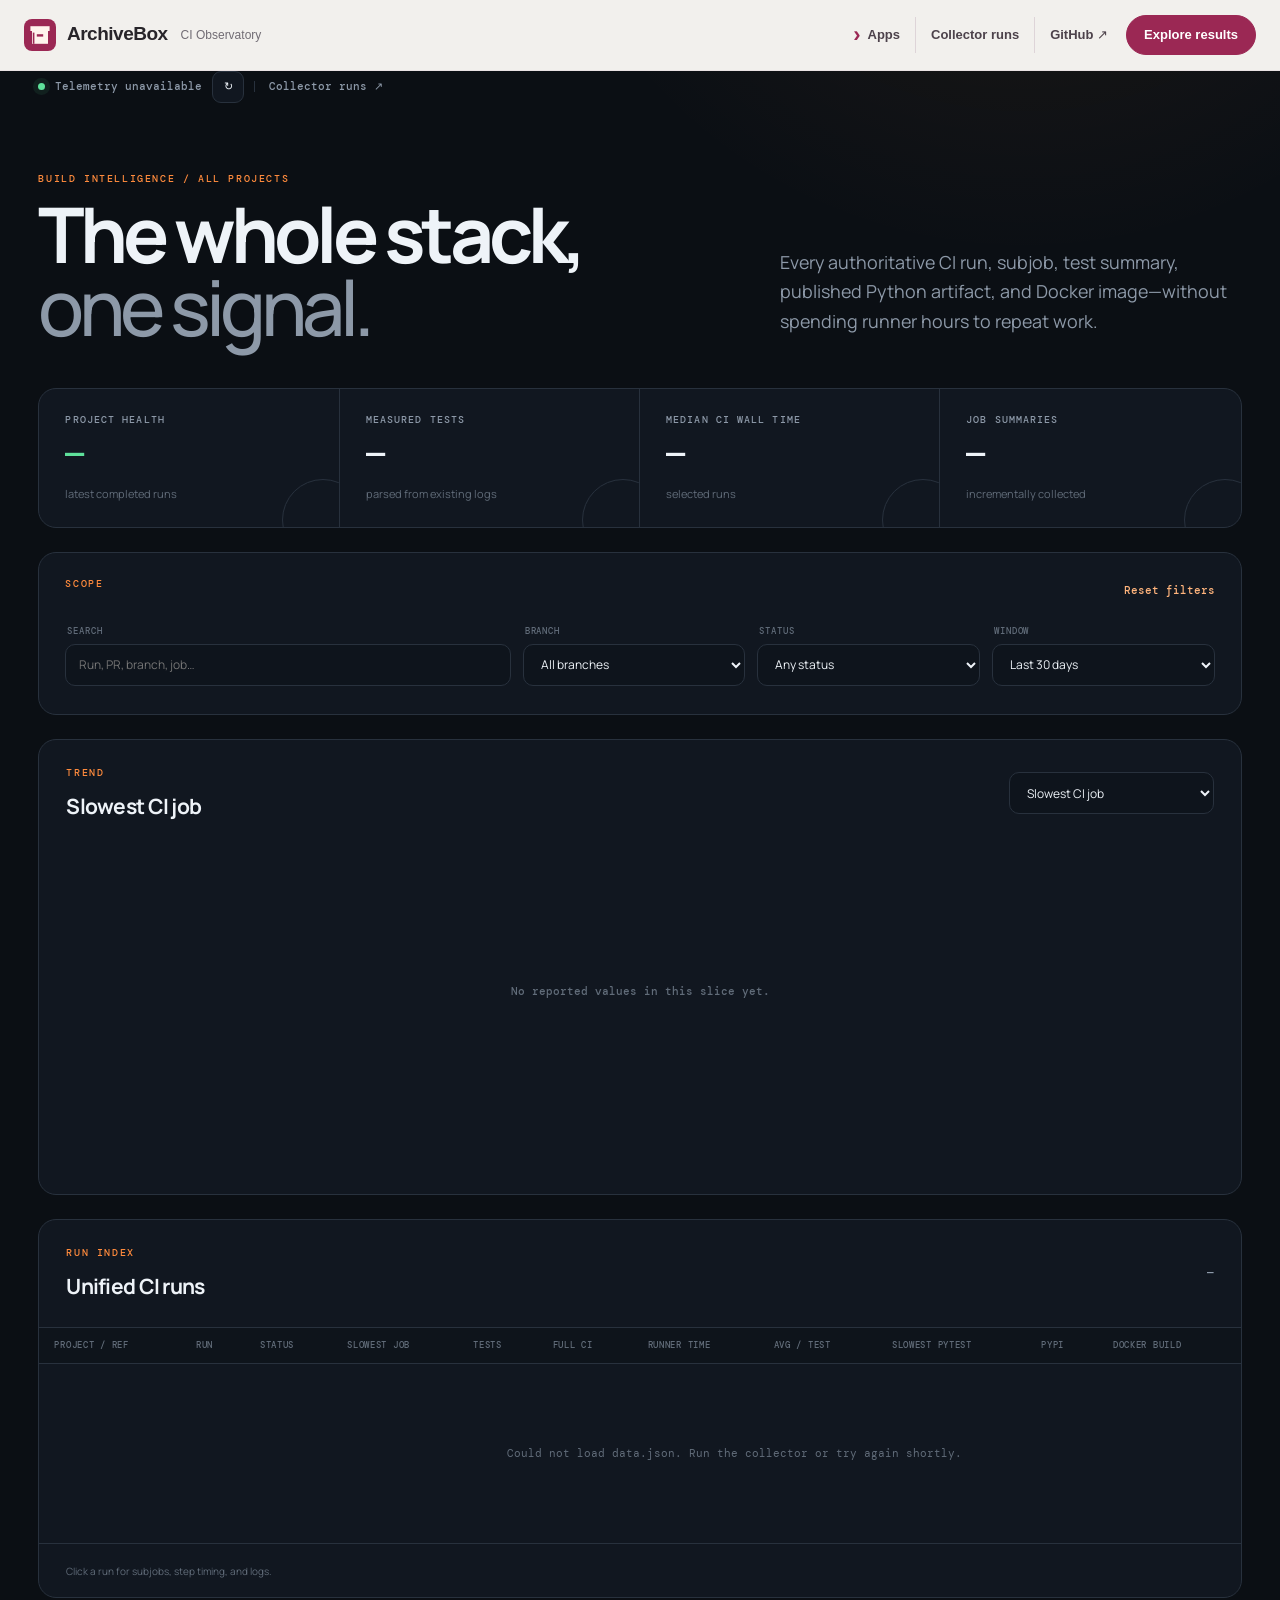
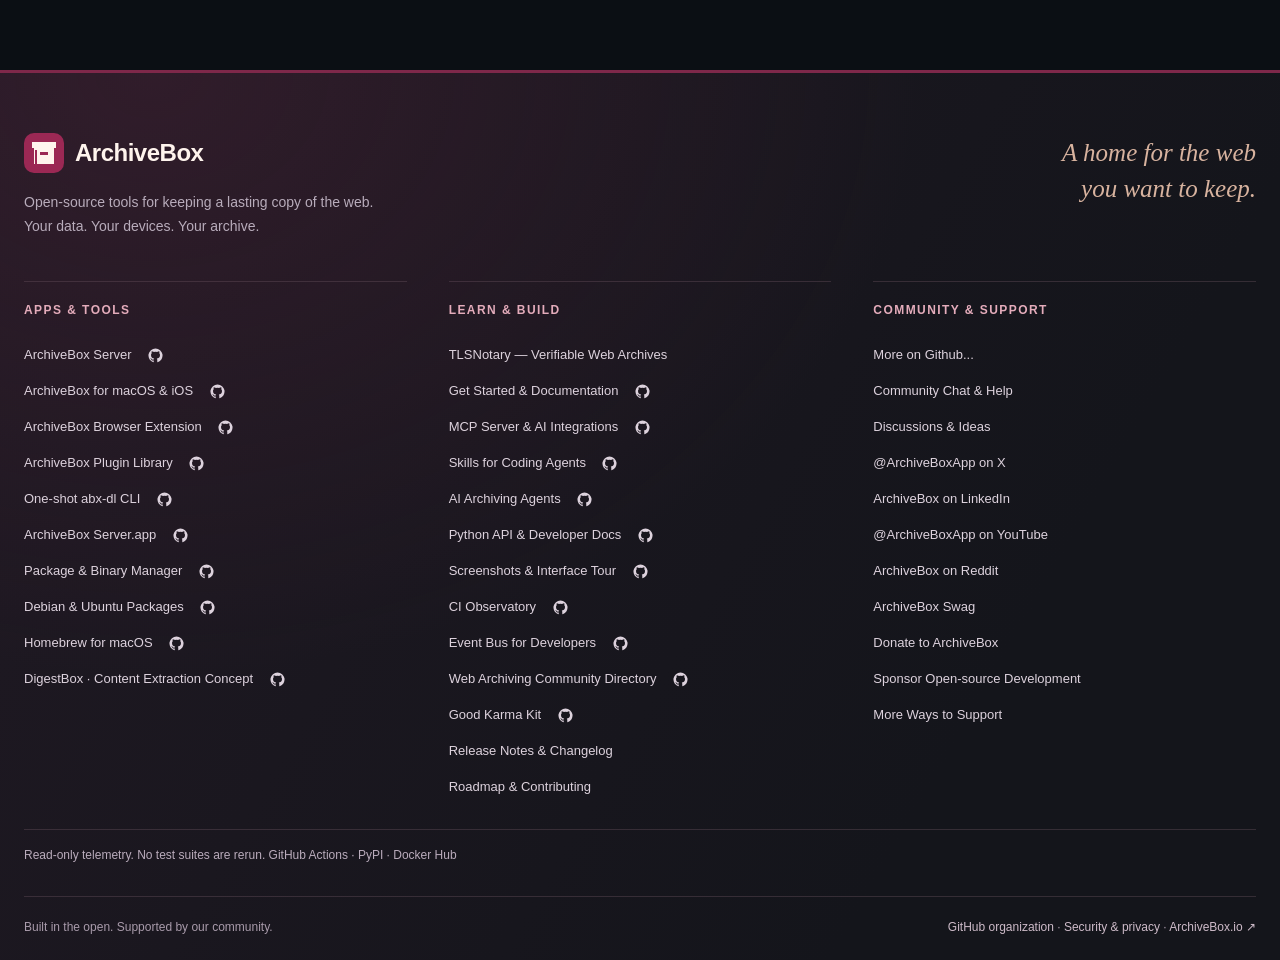
==== commit d3afd21d: "Prioritize ArchiveBox projects and TLSNotary in shared footers" ====
--- a/evals/site/index.html
+++ b/evals/site/index.html
@@ -20,7 +20,7 @@
 <header class="abx-header">
   <a class="abx-brand" href="https://archivebox.github.io/monorepo/"><svg class="abx-logo" viewBox="0 0 40 40" aria-hidden="true"><rect width="40" height="40" rx="10" fill="#9b2854"/><path d="M10 14h20v17H10z" fill="#fff4ed"/><path d="M8 9h24v6H8z" fill="#fff4ed"/><path d="M16 19h8v3h-8z" fill="#9b2854"/><path d="M12 31V17" stroke="#9b2854" stroke-width="2"/></svg><span>ArchiveBox</span><span class="abx-subsite">CI Observatory</span></a>
   <nav class="abx-nav" aria-label="Main navigation">
-    <details class="abx-apps"><summary>Apps</summary><div class="abx-app-links"><a href="https://archivebox.io/">Self-hosted Web Archive</a><a href="https://archivebox.github.io/ios-archivebox/#get-started">iOS App for iPhone &amp; iPad</a><a href="https://archivebox.github.io/ios-archivebox/#your-server-your-choice">macOS App + Server App</a><a href="https://archivebox.github.io/archivebox-browser-extension/">Browser Extensions</a><a href="https://archivebox.github.io/abx-dl/">Command-line Downloader</a><a href="https://archivebox.github.io/abx-plugins/">Plugins &amp; Extractors</a><a href="https://abxpkg.archivebox.io/">Package &amp; Binary Manager</a><a href="https://archivebox.github.io/debian-archivebox/">Debian &amp; Ubuntu Packages</a><a href="https://github.com/ArchiveBox/homebrew-archivebox#readme">Homebrew for macOS</a><a href="https://digestbox.io/">DigestBox · Content Extraction Concept</a></div></details>
+    <details class="abx-apps"><summary>Apps</summary><div class="abx-app-links"><a href="https://archivebox.io/">ArchiveBox Server</a><a href="https://archivebox.github.io/ios-archivebox/">ArchiveBox for macOS &amp; iOS</a><a href="https://archivebox.github.io/archivebox-browser-extension/">ArchiveBox Browser Extension</a><a href="https://archivebox.github.io/abx-plugins/">ArchiveBox Plugin Library</a><a href="https://archivebox.github.io/abx-dl/"><span>One-shot <code>abx-dl</code> CLI</span></a><a href="https://github.com/ArchiveBox">More on Github...</a></div></details>
     <a href="https://github.com/ArchiveBox/monorepo/actions">Collector runs</a>
     <a href="https://github.com/ArchiveBox/monorepo">GitHub ↗</a>
     <a class="abx-cta" href="#runsTitle">Explore results</a>
@@ -192,7 +192,7 @@
     <!-- BEGIN ARCHIVEBOX FOOTER — generated by monorepo/site-chrome/sync.py -->
 <footer class="abx-footer" aria-label="ArchiveBox ecosystem">
   <div class="abx-footer-intro"><div><a class="abx-brand" href="https://archivebox.io/"><svg class="abx-logo" viewBox="0 0 40 40" aria-hidden="true"><rect width="40" height="40" rx="10" fill="#9b2854"/><path d="M10 14h20v17H10z" fill="#fff4ed"/><path d="M8 9h24v6H8z" fill="#fff4ed"/><path d="M16 19h8v3h-8z" fill="#9b2854"/><path d="M12 31V17" stroke="#9b2854" stroke-width="2"/></svg><span>ArchiveBox</span></a><p class="abx-tagline">Open-source tools for keeping a lasting copy of the web.<br>Your data. Your devices. Your archive.</p></div><p class="abx-footer-motto">A home for the web<br>you want to keep.</p></div>
-  <div class="abx-footer-grid"><section class="abx-footer-column"><h2>Apps &amp; tools</h2><ul><li><a href="https://archivebox.io/">Self-hosted Web Archive</a><a class="abx-source" href="https://github.com/ArchiveBox/ArchiveBox" aria-label="Self-hosted Web Archive source on GitHub" title="View source on GitHub"><svg viewBox="0 0 24 24" aria-hidden="true"><path d="M12 .75a11.25 11.25 0 0 0-3.56 21.92c.56.1.77-.24.77-.54v-2.1c-3.14.68-3.8-1.33-3.8-1.33-.51-1.3-1.25-1.65-1.25-1.65-1.02-.7.08-.69.08-.69 1.13.08 1.73 1.16 1.73 1.16 1 1.72 2.63 1.22 3.27.93.1-.73.39-1.22.71-1.5-2.5-.28-5.13-1.25-5.13-5.56 0-1.23.44-2.23 1.16-3.02-.12-.28-.5-1.43.11-2.98 0 0 .95-.3 3.1 1.15a10.8 10.8 0 0 1 5.64 0c2.15-1.46 3.1-1.15 3.1-1.15.62 1.55.23 2.7.12 2.98.72.79 1.16 1.8 1.16 3.02 0 4.32-2.64 5.27-5.15 5.55.4.35.76 1.03.76 2.08v3.11c0 .3.2.65.77.54A11.25 11.25 0 0 0 12 .75Z"/></svg></a></li><li><a href="https://archivebox.github.io/ios-archivebox/#get-started">iOS App for iPhone &amp; iPad</a><a class="abx-source" href="https://github.com/ArchiveBox/ios-archivebox" aria-label="iOS App for iPhone &amp; iPad source on GitHub" title="View source on GitHub"><svg viewBox="0 0 24 24" aria-hidden="true"><path d="M12 .75a11.25 11.25 0 0 0-3.56 21.92c.56.1.77-.24.77-.54v-2.1c-3.14.68-3.8-1.33-3.8-1.33-.51-1.3-1.25-1.65-1.25-1.65-1.02-.7.08-.69.08-.69 1.13.08 1.73 1.16 1.73 1.16 1 1.72 2.63 1.22 3.27.93.1-.73.39-1.22.71-1.5-2.5-.28-5.13-1.25-5.13-5.56 0-1.23.44-2.23 1.16-3.02-.12-.28-.5-1.43.11-2.98 0 0 .95-.3 3.1 1.15a10.8 10.8 0 0 1 5.64 0c2.15-1.46 3.1-1.15 3.1-1.15.62 1.55.23 2.7.12 2.98.72.79 1.16 1.8 1.16 3.02 0 4.32-2.64 5.27-5.15 5.55.4.35.76 1.03.76 2.08v3.11c0 .3.2.65.77.54A11.25 11.25 0 0 0 12 .75Z"/></svg></a></li><li><a href="https://archivebox.github.io/ios-archivebox/#your-server-your-choice">macOS App + Server App</a><a class="abx-source" href="https://github.com/ArchiveBox/ios-archivebox" aria-label="macOS App + Server App source on GitHub" title="View source on GitHub"><svg viewBox="0 0 24 24" aria-hidden="true"><path d="M12 .75a11.25 11.25 0 0 0-3.56 21.92c.56.1.77-.24.77-.54v-2.1c-3.14.68-3.8-1.33-3.8-1.33-.51-1.3-1.25-1.65-1.25-1.65-1.02-.7.08-.69.08-.69 1.13.08 1.73 1.16 1.73 1.16 1 1.72 2.63 1.22 3.27.93.1-.73.39-1.22.71-1.5-2.5-.28-5.13-1.25-5.13-5.56 0-1.23.44-2.23 1.16-3.02-.12-.28-.5-1.43.11-2.98 0 0 .95-.3 3.1 1.15a10.8 10.8 0 0 1 5.64 0c2.15-1.46 3.1-1.15 3.1-1.15.62 1.55.23 2.7.12 2.98.72.79 1.16 1.8 1.16 3.02 0 4.32-2.64 5.27-5.15 5.55.4.35.76 1.03.76 2.08v3.11c0 .3.2.65.77.54A11.25 11.25 0 0 0 12 .75Z"/></svg></a></li><li><a href="https://archivebox.github.io/archivebox-browser-extension/">Browser Extensions</a><a class="abx-source" href="https://github.com/ArchiveBox/archivebox-browser-extension" aria-label="Browser Extensions source on GitHub" title="View source on GitHub"><svg viewBox="0 0 24 24" aria-hidden="true"><path d="M12 .75a11.25 11.25 0 0 0-3.56 21.92c.56.1.77-.24.77-.54v-2.1c-3.14.68-3.8-1.33-3.8-1.33-.51-1.3-1.25-1.65-1.25-1.65-1.02-.7.08-.69.08-.69 1.13.08 1.73 1.16 1.73 1.16 1 1.72 2.63 1.22 3.27.93.1-.73.39-1.22.71-1.5-2.5-.28-5.13-1.25-5.13-5.56 0-1.23.44-2.23 1.16-3.02-.12-.28-.5-1.43.11-2.98 0 0 .95-.3 3.1 1.15a10.8 10.8 0 0 1 5.64 0c2.15-1.46 3.1-1.15 3.1-1.15.62 1.55.23 2.7.12 2.98.72.79 1.16 1.8 1.16 3.02 0 4.32-2.64 5.27-5.15 5.55.4.35.76 1.03.76 2.08v3.11c0 .3.2.65.77.54A11.25 11.25 0 0 0 12 .75Z"/></svg></a></li><li><a href="https://archivebox.github.io/abx-dl/">Command-line Downloader</a><a class="abx-source" href="https://github.com/ArchiveBox/abx-dl" aria-label="Command-line Downloader source on GitHub" title="View source on GitHub"><svg viewBox="0 0 24 24" aria-hidden="true"><path d="M12 .75a11.25 11.25 0 0 0-3.56 21.92c.56.1.77-.24.77-.54v-2.1c-3.14.68-3.8-1.33-3.8-1.33-.51-1.3-1.25-1.65-1.25-1.65-1.02-.7.08-.69.08-.69 1.13.08 1.73 1.16 1.73 1.16 1 1.72 2.63 1.22 3.27.93.1-.73.39-1.22.71-1.5-2.5-.28-5.13-1.25-5.13-5.56 0-1.23.44-2.23 1.16-3.02-.12-.28-.5-1.43.11-2.98 0 0 .95-.3 3.1 1.15a10.8 10.8 0 0 1 5.64 0c2.15-1.46 3.1-1.15 3.1-1.15.62 1.55.23 2.7.12 2.98.72.79 1.16 1.8 1.16 3.02 0 4.32-2.64 5.27-5.15 5.55.4.35.76 1.03.76 2.08v3.11c0 .3.2.65.77.54A11.25 11.25 0 0 0 12 .75Z"/></svg></a></li><li><a href="https://archivebox.github.io/abx-plugins/">Plugins &amp; Extractors</a><a class="abx-source" href="https://github.com/ArchiveBox/abx-plugins" aria-label="Plugins &amp; Extractors source on GitHub" title="View source on GitHub"><svg viewBox="0 0 24 24" aria-hidden="true"><path d="M12 .75a11.25 11.25 0 0 0-3.56 21.92c.56.1.77-.24.77-.54v-2.1c-3.14.68-3.8-1.33-3.8-1.33-.51-1.3-1.25-1.65-1.25-1.65-1.02-.7.08-.69.08-.69 1.13.08 1.73 1.16 1.73 1.16 1 1.72 2.63 1.22 3.27.93.1-.73.39-1.22.71-1.5-2.5-.28-5.13-1.25-5.13-5.56 0-1.23.44-2.23 1.16-3.02-.12-.28-.5-1.43.11-2.98 0 0 .95-.3 3.1 1.15a10.8 10.8 0 0 1 5.64 0c2.15-1.46 3.1-1.15 3.1-1.15.62 1.55.23 2.7.12 2.98.72.79 1.16 1.8 1.16 3.02 0 4.32-2.64 5.27-5.15 5.55.4.35.76 1.03.76 2.08v3.11c0 .3.2.65.77.54A11.25 11.25 0 0 0 12 .75Z"/></svg></a></li><li><a href="https://abxpkg.archivebox.io/">Package &amp; Binary Manager</a><a class="abx-source" href="https://github.com/ArchiveBox/abxpkg" aria-label="Package &amp; Binary Manager source on GitHub" title="View source on GitHub"><svg viewBox="0 0 24 24" aria-hidden="true"><path d="M12 .75a11.25 11.25 0 0 0-3.56 21.92c.56.1.77-.24.77-.54v-2.1c-3.14.68-3.8-1.33-3.8-1.33-.51-1.3-1.25-1.65-1.25-1.65-1.02-.7.08-.69.08-.69 1.13.08 1.73 1.16 1.73 1.16 1 1.72 2.63 1.22 3.27.93.1-.73.39-1.22.71-1.5-2.5-.28-5.13-1.25-5.13-5.56 0-1.23.44-2.23 1.16-3.02-.12-.28-.5-1.43.11-2.98 0 0 .95-.3 3.1 1.15a10.8 10.8 0 0 1 5.64 0c2.15-1.46 3.1-1.15 3.1-1.15.62 1.55.23 2.7.12 2.98.72.79 1.16 1.8 1.16 3.02 0 4.32-2.64 5.27-5.15 5.55.4.35.76 1.03.76 2.08v3.11c0 .3.2.65.77.54A11.25 11.25 0 0 0 12 .75Z"/></svg></a></li><li><a href="https://archivebox.github.io/debian-archivebox/">Debian &amp; Ubuntu Packages</a><a class="abx-source" href="https://github.com/ArchiveBox/debian-archivebox" aria-label="Debian &amp; Ubuntu Packages source on GitHub" title="View source on GitHub"><svg viewBox="0 0 24 24" aria-hidden="true"><path d="M12 .75a11.25 11.25 0 0 0-3.56 21.92c.56.1.77-.24.77-.54v-2.1c-3.14.68-3.8-1.33-3.8-1.33-.51-1.3-1.25-1.65-1.25-1.65-1.02-.7.08-.69.08-.69 1.13.08 1.73 1.16 1.73 1.16 1 1.72 2.63 1.22 3.27.93.1-.73.39-1.22.71-1.5-2.5-.28-5.13-1.25-5.13-5.56 0-1.23.44-2.23 1.16-3.02-.12-.28-.5-1.43.11-2.98 0 0 .95-.3 3.1 1.15a10.8 10.8 0 0 1 5.64 0c2.15-1.46 3.1-1.15 3.1-1.15.62 1.55.23 2.7.12 2.98.72.79 1.16 1.8 1.16 3.02 0 4.32-2.64 5.27-5.15 5.55.4.35.76 1.03.76 2.08v3.11c0 .3.2.65.77.54A11.25 11.25 0 0 0 12 .75Z"/></svg></a></li><li><a href="https://github.com/ArchiveBox/homebrew-archivebox#readme">Homebrew for macOS</a><a class="abx-source" href="https://github.com/ArchiveBox/homebrew-archivebox" aria-label="Homebrew for macOS source on GitHub" title="View source on GitHub"><svg viewBox="0 0 24 24" aria-hidden="true"><path d="M12 .75a11.25 11.25 0 0 0-3.56 21.92c.56.1.77-.24.77-.54v-2.1c-3.14.68-3.8-1.33-3.8-1.33-.51-1.3-1.25-1.65-1.25-1.65-1.02-.7.08-.69.08-.69 1.13.08 1.73 1.16 1.73 1.16 1 1.72 2.63 1.22 3.27.93.1-.73.39-1.22.71-1.5-2.5-.28-5.13-1.25-5.13-5.56 0-1.23.44-2.23 1.16-3.02-.12-.28-.5-1.43.11-2.98 0 0 .95-.3 3.1 1.15a10.8 10.8 0 0 1 5.64 0c2.15-1.46 3.1-1.15 3.1-1.15.62 1.55.23 2.7.12 2.98.72.79 1.16 1.8 1.16 3.02 0 4.32-2.64 5.27-5.15 5.55.4.35.76 1.03.76 2.08v3.11c0 .3.2.65.77.54A11.25 11.25 0 0 0 12 .75Z"/></svg></a></li><li><a href="https://digestbox.io/">DigestBox · Content Extraction Concept</a><a class="abx-source" href="https://github.com/ArchiveBox/DigestBox" aria-label="DigestBox · Content Extraction Concept source on GitHub" title="View source on GitHub"><svg viewBox="0 0 24 24" aria-hidden="true"><path d="M12 .75a11.25 11.25 0 0 0-3.56 21.92c.56.1.77-.24.77-.54v-2.1c-3.14.68-3.8-1.33-3.8-1.33-.51-1.3-1.25-1.65-1.25-1.65-1.02-.7.08-.69.08-.69 1.13.08 1.73 1.16 1.73 1.16 1 1.72 2.63 1.22 3.27.93.1-.73.39-1.22.71-1.5-2.5-.28-5.13-1.25-5.13-5.56 0-1.23.44-2.23 1.16-3.02-.12-.28-.5-1.43.11-2.98 0 0 .95-.3 3.1 1.15a10.8 10.8 0 0 1 5.64 0c2.15-1.46 3.1-1.15 3.1-1.15.62 1.55.23 2.7.12 2.98.72.79 1.16 1.8 1.16 3.02 0 4.32-2.64 5.27-5.15 5.55.4.35.76 1.03.76 2.08v3.11c0 .3.2.65.77.54A11.25 11.25 0 0 0 12 .75Z"/></svg></a></li></ul></section><section class="abx-footer-column"><h2>Learn &amp; build</h2><ul><li><a href="https://github.com/ArchiveBox/ArchiveBox/wiki/Quickstart">Get Started &amp; Documentation</a><a class="abx-source" href="https://github.com/ArchiveBox/ArchiveBox" aria-label="Get Started &amp; Documentation source on GitHub" title="View source on GitHub"><svg viewBox="0 0 24 24" aria-hidden="true"><path d="M12 .75a11.25 11.25 0 0 0-3.56 21.92c.56.1.77-.24.77-.54v-2.1c-3.14.68-3.8-1.33-3.8-1.33-.51-1.3-1.25-1.65-1.25-1.65-1.02-.7.08-.69.08-.69 1.13.08 1.73 1.16 1.73 1.16 1 1.72 2.63 1.22 3.27.93.1-.73.39-1.22.71-1.5-2.5-.28-5.13-1.25-5.13-5.56 0-1.23.44-2.23 1.16-3.02-.12-.28-.5-1.43.11-2.98 0 0 .95-.3 3.1 1.15a10.8 10.8 0 0 1 5.64 0c2.15-1.46 3.1-1.15 3.1-1.15.62 1.55.23 2.7.12 2.98.72.79 1.16 1.8 1.16 3.02 0 4.32-2.64 5.27-5.15 5.55.4.35.76 1.03.76 2.08v3.11c0 .3.2.65.77.54A11.25 11.25 0 0 0 12 .75Z"/></svg></a></li><li><a href="https://github.com/ArchiveBox/ArchiveBox/tree/dev/archivebox/mcp">MCP Server &amp; AI Integrations</a><a class="abx-source" href="https://github.com/ArchiveBox/ArchiveBox" aria-label="MCP Server &amp; AI Integrations source on GitHub" title="View source on GitHub"><svg viewBox="0 0 24 24" aria-hidden="true"><path d="M12 .75a11.25 11.25 0 0 0-3.56 21.92c.56.1.77-.24.77-.54v-2.1c-3.14.68-3.8-1.33-3.8-1.33-.51-1.3-1.25-1.65-1.25-1.65-1.02-.7.08-.69.08-.69 1.13.08 1.73 1.16 1.73 1.16 1 1.72 2.63 1.22 3.27.93.1-.73.39-1.22.71-1.5-2.5-.28-5.13-1.25-5.13-5.56 0-1.23.44-2.23 1.16-3.02-.12-.28-.5-1.43.11-2.98 0 0 .95-.3 3.1 1.15a10.8 10.8 0 0 1 5.64 0c2.15-1.46 3.1-1.15 3.1-1.15.62 1.55.23 2.7.12 2.98.72.79 1.16 1.8 1.16 3.02 0 4.32-2.64 5.27-5.15 5.55.4.35.76 1.03.76 2.08v3.11c0 .3.2.65.77.54A11.25 11.25 0 0 0 12 .75Z"/></svg></a></li><li><a href="https://github.com/ArchiveBox/ArchiveBox/tree/dev/skills">Skills for Coding Agents</a><a class="abx-source" href="https://github.com/ArchiveBox/ArchiveBox" aria-label="Skills for Coding Agents source on GitHub" title="View source on GitHub"><svg viewBox="0 0 24 24" aria-hidden="true"><path d="M12 .75a11.25 11.25 0 0 0-3.56 21.92c.56.1.77-.24.77-.54v-2.1c-3.14.68-3.8-1.33-3.8-1.33-.51-1.3-1.25-1.65-1.25-1.65-1.02-.7.08-.69.08-.69 1.13.08 1.73 1.16 1.73 1.16 1 1.72 2.63 1.22 3.27.93.1-.73.39-1.22.71-1.5-2.5-.28-5.13-1.25-5.13-5.56 0-1.23.44-2.23 1.16-3.02-.12-.28-.5-1.43.11-2.98 0 0 .95-.3 3.1 1.15a10.8 10.8 0 0 1 5.64 0c2.15-1.46 3.1-1.15 3.1-1.15.62 1.55.23 2.7.12 2.98.72.79 1.16 1.8 1.16 3.02 0 4.32-2.64 5.27-5.15 5.55.4.35.76 1.03.76 2.08v3.11c0 .3.2.65.77.54A11.25 11.25 0 0 0 12 .75Z"/></svg></a></li><li><a href="https://archivebox.github.io/abx-plugins/#opencode">AI Archiving Agents</a><a class="abx-source" href="https://github.com/ArchiveBox/abx-plugins" aria-label="AI Archiving Agents source on GitHub" title="View source on GitHub"><svg viewBox="0 0 24 24" aria-hidden="true"><path d="M12 .75a11.25 11.25 0 0 0-3.56 21.92c.56.1.77-.24.77-.54v-2.1c-3.14.68-3.8-1.33-3.8-1.33-.51-1.3-1.25-1.65-1.25-1.65-1.02-.7.08-.69.08-.69 1.13.08 1.73 1.16 1.73 1.16 1 1.72 2.63 1.22 3.27.93.1-.73.39-1.22.71-1.5-2.5-.28-5.13-1.25-5.13-5.56 0-1.23.44-2.23 1.16-3.02-.12-.28-.5-1.43.11-2.98 0 0 .95-.3 3.1 1.15a10.8 10.8 0 0 1 5.64 0c2.15-1.46 3.1-1.15 3.1-1.15.62 1.55.23 2.7.12 2.98.72.79 1.16 1.8 1.16 3.02 0 4.32-2.64 5.27-5.15 5.55.4.35.76 1.03.76 2.08v3.11c0 .3.2.65.77.54A11.25 11.25 0 0 0 12 .75Z"/></svg></a></li><li><a href="https://docs.archivebox.io/">Python API &amp; Developer Docs</a><a class="abx-source" href="https://github.com/ArchiveBox/ArchiveBox" aria-label="Python API &amp; Developer Docs source on GitHub" title="View source on GitHub"><svg viewBox="0 0 24 24" aria-hidden="true"><path d="M12 .75a11.25 11.25 0 0 0-3.56 21.92c.56.1.77-.24.77-.54v-2.1c-3.14.68-3.8-1.33-3.8-1.33-.51-1.3-1.25-1.65-1.25-1.65-1.02-.7.08-.69.08-.69 1.13.08 1.73 1.16 1.73 1.16 1 1.72 2.63 1.22 3.27.93.1-.73.39-1.22.71-1.5-2.5-.28-5.13-1.25-5.13-5.56 0-1.23.44-2.23 1.16-3.02-.12-.28-.5-1.43.11-2.98 0 0 .95-.3 3.1 1.15a10.8 10.8 0 0 1 5.64 0c2.15-1.46 3.1-1.15 3.1-1.15.62 1.55.23 2.7.12 2.98.72.79 1.16 1.8 1.16 3.02 0 4.32-2.64 5.27-5.15 5.55.4.35.76 1.03.76 2.08v3.11c0 .3.2.65.77.54A11.25 11.25 0 0 0 12 .75Z"/></svg></a></li><li><a href="https://archivebox.io/screenshots/">Screenshots &amp; Interface Tour</a><a class="abx-source" href="https://github.com/ArchiveBox/ArchiveBox" aria-label="Screenshots &amp; Interface Tour source on GitHub" title="View source on GitHub"><svg viewBox="0 0 24 24" aria-hidden="true"><path d="M12 .75a11.25 11.25 0 0 0-3.56 21.92c.56.1.77-.24.77-.54v-2.1c-3.14.68-3.8-1.33-3.8-1.33-.51-1.3-1.25-1.65-1.25-1.65-1.02-.7.08-.69.08-.69 1.13.08 1.73 1.16 1.73 1.16 1 1.72 2.63 1.22 3.27.93.1-.73.39-1.22.71-1.5-2.5-.28-5.13-1.25-5.13-5.56 0-1.23.44-2.23 1.16-3.02-.12-.28-.5-1.43.11-2.98 0 0 .95-.3 3.1 1.15a10.8 10.8 0 0 1 5.64 0c2.15-1.46 3.1-1.15 3.1-1.15.62 1.55.23 2.7.12 2.98.72.79 1.16 1.8 1.16 3.02 0 4.32-2.64 5.27-5.15 5.55.4.35.76 1.03.76 2.08v3.11c0 .3.2.65.77.54A11.25 11.25 0 0 0 12 .75Z"/></svg></a></li><li><a href="https://archivebox.github.io/monorepo/">CI Observatory</a><a class="abx-source" href="https://github.com/ArchiveBox/monorepo" aria-label="CI Observatory source on GitHub" title="View source on GitHub"><svg viewBox="0 0 24 24" aria-hidden="true"><path d="M12 .75a11.25 11.25 0 0 0-3.56 21.92c.56.1.77-.24.77-.54v-2.1c-3.14.68-3.8-1.33-3.8-1.33-.51-1.3-1.25-1.65-1.25-1.65-1.02-.7.08-.69.08-.69 1.13.08 1.73 1.16 1.73 1.16 1 1.72 2.63 1.22 3.27.93.1-.73.39-1.22.71-1.5-2.5-.28-5.13-1.25-5.13-5.56 0-1.23.44-2.23 1.16-3.02-.12-.28-.5-1.43.11-2.98 0 0 .95-.3 3.1 1.15a10.8 10.8 0 0 1 5.64 0c2.15-1.46 3.1-1.15 3.1-1.15.62 1.55.23 2.7.12 2.98.72.79 1.16 1.8 1.16 3.02 0 4.32-2.64 5.27-5.15 5.55.4.35.76 1.03.76 2.08v3.11c0 .3.2.65.77.54A11.25 11.25 0 0 0 12 .75Z"/></svg></a></li><li><a href="https://github.com/ArchiveBox/abxbus#readme">Event Bus for Developers</a><a class="abx-source" href="https://github.com/ArchiveBox/abxbus" aria-label="Event Bus for Developers source on GitHub" title="View source on GitHub"><svg viewBox="0 0 24 24" aria-hidden="true"><path d="M12 .75a11.25 11.25 0 0 0-3.56 21.92c.56.1.77-.24.77-.54v-2.1c-3.14.68-3.8-1.33-3.8-1.33-.51-1.3-1.25-1.65-1.25-1.65-1.02-.7.08-.69.08-.69 1.13.08 1.73 1.16 1.73 1.16 1 1.72 2.63 1.22 3.27.93.1-.73.39-1.22.71-1.5-2.5-.28-5.13-1.25-5.13-5.56 0-1.23.44-2.23 1.16-3.02-.12-.28-.5-1.43.11-2.98 0 0 .95-.3 3.1 1.15a10.8 10.8 0 0 1 5.64 0c2.15-1.46 3.1-1.15 3.1-1.15.62 1.55.23 2.7.12 2.98.72.79 1.16 1.8 1.16 3.02 0 4.32-2.64 5.27-5.15 5.55.4.35.76 1.03.76 2.08v3.11c0 .3.2.65.77.54A11.25 11.25 0 0 0 12 .75Z"/></svg></a></li><li><a href="https://community.archivebox.io/">Web Archiving Community Directory</a><a class="abx-source" href="https://github.com/ArchiveBox/community" aria-label="Web Archiving Community Directory source on GitHub" title="View source on GitHub"><svg viewBox="0 0 24 24" aria-hidden="true"><path d="M12 .75a11.25 11.25 0 0 0-3.56 21.92c.56.1.77-.24.77-.54v-2.1c-3.14.68-3.8-1.33-3.8-1.33-.51-1.3-1.25-1.65-1.25-1.65-1.02-.7.08-.69.08-.69 1.13.08 1.73 1.16 1.73 1.16 1 1.72 2.63 1.22 3.27.93.1-.73.39-1.22.71-1.5-2.5-.28-5.13-1.25-5.13-5.56 0-1.23.44-2.23 1.16-3.02-.12-.28-.5-1.43.11-2.98 0 0 .95-.3 3.1 1.15a10.8 10.8 0 0 1 5.64 0c2.15-1.46 3.1-1.15 3.1-1.15.62 1.55.23 2.7.12 2.98.72.79 1.16 1.8 1.16 3.02 0 4.32-2.64 5.27-5.15 5.55.4.35.76 1.03.76 2.08v3.11c0 .3.2.65.77.54A11.25 11.25 0 0 0 12 .75Z"/></svg></a></li><li><a href="https://archivebox.github.io/good-karma-kit/">Good Karma Kit</a><a class="abx-source" href="https://github.com/ArchiveBox/good-karma-kit" aria-label="Good Karma Kit source on GitHub" title="View source on GitHub"><svg viewBox="0 0 24 24" aria-hidden="true"><path d="M12 .75a11.25 11.25 0 0 0-3.56 21.92c.56.1.77-.24.77-.54v-2.1c-3.14.68-3.8-1.33-3.8-1.33-.51-1.3-1.25-1.65-1.25-1.65-1.02-.7.08-.69.08-.69 1.13.08 1.73 1.16 1.73 1.16 1 1.72 2.63 1.22 3.27.93.1-.73.39-1.22.71-1.5-2.5-.28-5.13-1.25-5.13-5.56 0-1.23.44-2.23 1.16-3.02-.12-.28-.5-1.43.11-2.98 0 0 .95-.3 3.1 1.15a10.8 10.8 0 0 1 5.64 0c2.15-1.46 3.1-1.15 3.1-1.15.62 1.55.23 2.7.12 2.98.72.79 1.16 1.8 1.16 3.02 0 4.32-2.64 5.27-5.15 5.55.4.35.76 1.03.76 2.08v3.11c0 .3.2.65.77.54A11.25 11.25 0 0 0 12 .75Z"/></svg></a></li><li><a href="https://github.com/ArchiveBox/ArchiveBox/releases">Release Notes &amp; Changelog</a></li><li><a href="https://github.com/ArchiveBox/ArchiveBox/wiki/Roadmap">Roadmap &amp; Contributing</a></li></ul></section><section class="abx-footer-column"><h2>Community &amp; support</h2><ul><li><a href="https://zulip.archivebox.io/">Community Chat &amp; Help</a></li><li><a href="https://github.com/ArchiveBox/ArchiveBox/discussions">Discussions &amp; Ideas</a></li><li><a href="https://x.com/ArchiveBoxApp">@ArchiveBoxApp on X</a></li><li><a href="https://www.linkedin.com/company/archivebox/">ArchiveBox on LinkedIn</a></li><li><a href="https://www.youtube.com/@ArchiveBoxApp">@ArchiveBoxApp on YouTube</a></li><li><a href="https://www.reddit.com/r/ArchiveBox/">ArchiveBox on Reddit</a></li><li><a href="https://swag.archivebox.io/">ArchiveBox Swag</a></li><li><a href="https://hcb.hackclub.com/donations/start/archivebox">Donate to ArchiveBox</a></li><li><a href="https://github.com/sponsors/pirate">Sponsor Open-source Development</a></li><li><a href="https://github.com/ArchiveBox/ArchiveBox/wiki/Donations">More Ways to Support</a></li></ul></section></div>
+  <div class="abx-footer-grid"><section class="abx-footer-column"><h2>Apps &amp; tools</h2><ul><li><a href="https://archivebox.io/">ArchiveBox Server</a><a class="abx-source" href="https://github.com/ArchiveBox/ArchiveBox" aria-label="ArchiveBox Server source on GitHub" title="View source on GitHub"><svg viewBox="0 0 24 24" aria-hidden="true"><path d="M12 .75a11.25 11.25 0 0 0-3.56 21.92c.56.1.77-.24.77-.54v-2.1c-3.14.68-3.8-1.33-3.8-1.33-.51-1.3-1.25-1.65-1.25-1.65-1.02-.7.08-.69.08-.69 1.13.08 1.73 1.16 1.73 1.16 1 1.72 2.63 1.22 3.27.93.1-.73.39-1.22.71-1.5-2.5-.28-5.13-1.25-5.13-5.56 0-1.23.44-2.23 1.16-3.02-.12-.28-.5-1.43.11-2.98 0 0 .95-.3 3.1 1.15a10.8 10.8 0 0 1 5.64 0c2.15-1.46 3.1-1.15 3.1-1.15.62 1.55.23 2.7.12 2.98.72.79 1.16 1.8 1.16 3.02 0 4.32-2.64 5.27-5.15 5.55.4.35.76 1.03.76 2.08v3.11c0 .3.2.65.77.54A11.25 11.25 0 0 0 12 .75Z"/></svg></a></li><li><a href="https://archivebox.github.io/ios-archivebox/#get-started">ArchiveBox for macOS &amp; iOS</a><a class="abx-source" href="https://github.com/ArchiveBox/ios-archivebox" aria-label="ArchiveBox for macOS &amp; iOS source on GitHub" title="View source on GitHub"><svg viewBox="0 0 24 24" aria-hidden="true"><path d="M12 .75a11.25 11.25 0 0 0-3.56 21.92c.56.1.77-.24.77-.54v-2.1c-3.14.68-3.8-1.33-3.8-1.33-.51-1.3-1.25-1.65-1.25-1.65-1.02-.7.08-.69.08-.69 1.13.08 1.73 1.16 1.73 1.16 1 1.72 2.63 1.22 3.27.93.1-.73.39-1.22.71-1.5-2.5-.28-5.13-1.25-5.13-5.56 0-1.23.44-2.23 1.16-3.02-.12-.28-.5-1.43.11-2.98 0 0 .95-.3 3.1 1.15a10.8 10.8 0 0 1 5.64 0c2.15-1.46 3.1-1.15 3.1-1.15.62 1.55.23 2.7.12 2.98.72.79 1.16 1.8 1.16 3.02 0 4.32-2.64 5.27-5.15 5.55.4.35.76 1.03.76 2.08v3.11c0 .3.2.65.77.54A11.25 11.25 0 0 0 12 .75Z"/></svg></a></li><li><a href="https://archivebox.github.io/archivebox-browser-extension/">ArchiveBox Browser Extension</a><a class="abx-source" href="https://github.com/ArchiveBox/archivebox-browser-extension" aria-label="ArchiveBox Browser Extension source on GitHub" title="View source on GitHub"><svg viewBox="0 0 24 24" aria-hidden="true"><path d="M12 .75a11.25 11.25 0 0 0-3.56 21.92c.56.1.77-.24.77-.54v-2.1c-3.14.68-3.8-1.33-3.8-1.33-.51-1.3-1.25-1.65-1.25-1.65-1.02-.7.08-.69.08-.69 1.13.08 1.73 1.16 1.73 1.16 1 1.72 2.63 1.22 3.27.93.1-.73.39-1.22.71-1.5-2.5-.28-5.13-1.25-5.13-5.56 0-1.23.44-2.23 1.16-3.02-.12-.28-.5-1.43.11-2.98 0 0 .95-.3 3.1 1.15a10.8 10.8 0 0 1 5.64 0c2.15-1.46 3.1-1.15 3.1-1.15.62 1.55.23 2.7.12 2.98.72.79 1.16 1.8 1.16 3.02 0 4.32-2.64 5.27-5.15 5.55.4.35.76 1.03.76 2.08v3.11c0 .3.2.65.77.54A11.25 11.25 0 0 0 12 .75Z"/></svg></a></li><li><a href="https://archivebox.github.io/abx-plugins/">ArchiveBox Plugin Library</a><a class="abx-source" href="https://github.com/ArchiveBox/abx-plugins" aria-label="ArchiveBox Plugin Library source on GitHub" title="View source on GitHub"><svg viewBox="0 0 24 24" aria-hidden="true"><path d="M12 .75a11.25 11.25 0 0 0-3.56 21.92c.56.1.77-.24.77-.54v-2.1c-3.14.68-3.8-1.33-3.8-1.33-.51-1.3-1.25-1.65-1.25-1.65-1.02-.7.08-.69.08-.69 1.13.08 1.73 1.16 1.73 1.16 1 1.72 2.63 1.22 3.27.93.1-.73.39-1.22.71-1.5-2.5-.28-5.13-1.25-5.13-5.56 0-1.23.44-2.23 1.16-3.02-.12-.28-.5-1.43.11-2.98 0 0 .95-.3 3.1 1.15a10.8 10.8 0 0 1 5.64 0c2.15-1.46 3.1-1.15 3.1-1.15.62 1.55.23 2.7.12 2.98.72.79 1.16 1.8 1.16 3.02 0 4.32-2.64 5.27-5.15 5.55.4.35.76 1.03.76 2.08v3.11c0 .3.2.65.77.54A11.25 11.25 0 0 0 12 .75Z"/></svg></a></li><li><a href="https://archivebox.github.io/abx-dl/">One-shot abx-dl CLI</a><a class="abx-source" href="https://github.com/ArchiveBox/abx-dl" aria-label="One-shot abx-dl CLI source on GitHub" title="View source on GitHub"><svg viewBox="0 0 24 24" aria-hidden="true"><path d="M12 .75a11.25 11.25 0 0 0-3.56 21.92c.56.1.77-.24.77-.54v-2.1c-3.14.68-3.8-1.33-3.8-1.33-.51-1.3-1.25-1.65-1.25-1.65-1.02-.7.08-.69.08-.69 1.13.08 1.73 1.16 1.73 1.16 1 1.72 2.63 1.22 3.27.93.1-.73.39-1.22.71-1.5-2.5-.28-5.13-1.25-5.13-5.56 0-1.23.44-2.23 1.16-3.02-.12-.28-.5-1.43.11-2.98 0 0 .95-.3 3.1 1.15a10.8 10.8 0 0 1 5.64 0c2.15-1.46 3.1-1.15 3.1-1.15.62 1.55.23 2.7.12 2.98.72.79 1.16 1.8 1.16 3.02 0 4.32-2.64 5.27-5.15 5.55.4.35.76 1.03.76 2.08v3.11c0 .3.2.65.77.54A11.25 11.25 0 0 0 12 .75Z"/></svg></a></li><li><a href="https://archivebox.github.io/ios-archivebox/#your-server-your-choice">ArchiveBox Server.app</a><a class="abx-source" href="https://github.com/ArchiveBox/ios-archivebox" aria-label="ArchiveBox Server.app source on GitHub" title="View source on GitHub"><svg viewBox="0 0 24 24" aria-hidden="true"><path d="M12 .75a11.25 11.25 0 0 0-3.56 21.92c.56.1.77-.24.77-.54v-2.1c-3.14.68-3.8-1.33-3.8-1.33-.51-1.3-1.25-1.65-1.25-1.65-1.02-.7.08-.69.08-.69 1.13.08 1.73 1.16 1.73 1.16 1 1.72 2.63 1.22 3.27.93.1-.73.39-1.22.71-1.5-2.5-.28-5.13-1.25-5.13-5.56 0-1.23.44-2.23 1.16-3.02-.12-.28-.5-1.43.11-2.98 0 0 .95-.3 3.1 1.15a10.8 10.8 0 0 1 5.64 0c2.15-1.46 3.1-1.15 3.1-1.15.62 1.55.23 2.7.12 2.98.72.79 1.16 1.8 1.16 3.02 0 4.32-2.64 5.27-5.15 5.55.4.35.76 1.03.76 2.08v3.11c0 .3.2.65.77.54A11.25 11.25 0 0 0 12 .75Z"/></svg></a></li><li><a href="https://abxpkg.archivebox.io/">Package &amp; Binary Manager</a><a class="abx-source" href="https://github.com/ArchiveBox/abxpkg" aria-label="Package &amp; Binary Manager source on GitHub" title="View source on GitHub"><svg viewBox="0 0 24 24" aria-hidden="true"><path d="M12 .75a11.25 11.25 0 0 0-3.56 21.92c.56.1.77-.24.77-.54v-2.1c-3.14.68-3.8-1.33-3.8-1.33-.51-1.3-1.25-1.65-1.25-1.65-1.02-.7.08-.69.08-.69 1.13.08 1.73 1.16 1.73 1.16 1 1.72 2.63 1.22 3.27.93.1-.73.39-1.22.71-1.5-2.5-.28-5.13-1.25-5.13-5.56 0-1.23.44-2.23 1.16-3.02-.12-.28-.5-1.43.11-2.98 0 0 .95-.3 3.1 1.15a10.8 10.8 0 0 1 5.64 0c2.15-1.46 3.1-1.15 3.1-1.15.62 1.55.23 2.7.12 2.98.72.79 1.16 1.8 1.16 3.02 0 4.32-2.64 5.27-5.15 5.55.4.35.76 1.03.76 2.08v3.11c0 .3.2.65.77.54A11.25 11.25 0 0 0 12 .75Z"/></svg></a></li><li><a href="https://archivebox.github.io/debian-archivebox/">Debian &amp; Ubuntu Packages</a><a class="abx-source" href="https://github.com/ArchiveBox/debian-archivebox" aria-label="Debian &amp; Ubuntu Packages source on GitHub" title="View source on GitHub"><svg viewBox="0 0 24 24" aria-hidden="true"><path d="M12 .75a11.25 11.25 0 0 0-3.56 21.92c.56.1.77-.24.77-.54v-2.1c-3.14.68-3.8-1.33-3.8-1.33-.51-1.3-1.25-1.65-1.25-1.65-1.02-.7.08-.69.08-.69 1.13.08 1.73 1.16 1.73 1.16 1 1.72 2.63 1.22 3.27.93.1-.73.39-1.22.71-1.5-2.5-.28-5.13-1.25-5.13-5.56 0-1.23.44-2.23 1.16-3.02-.12-.28-.5-1.43.11-2.98 0 0 .95-.3 3.1 1.15a10.8 10.8 0 0 1 5.64 0c2.15-1.46 3.1-1.15 3.1-1.15.62 1.55.23 2.7.12 2.98.72.79 1.16 1.8 1.16 3.02 0 4.32-2.64 5.27-5.15 5.55.4.35.76 1.03.76 2.08v3.11c0 .3.2.65.77.54A11.25 11.25 0 0 0 12 .75Z"/></svg></a></li><li><a href="https://github.com/ArchiveBox/homebrew-archivebox#readme">Homebrew for macOS</a><a class="abx-source" href="https://github.com/ArchiveBox/homebrew-archivebox" aria-label="Homebrew for macOS source on GitHub" title="View source on GitHub"><svg viewBox="0 0 24 24" aria-hidden="true"><path d="M12 .75a11.25 11.25 0 0 0-3.56 21.92c.56.1.77-.24.77-.54v-2.1c-3.14.68-3.8-1.33-3.8-1.33-.51-1.3-1.25-1.65-1.25-1.65-1.02-.7.08-.69.08-.69 1.13.08 1.73 1.16 1.73 1.16 1 1.72 2.63 1.22 3.27.93.1-.73.39-1.22.71-1.5-2.5-.28-5.13-1.25-5.13-5.56 0-1.23.44-2.23 1.16-3.02-.12-.28-.5-1.43.11-2.98 0 0 .95-.3 3.1 1.15a10.8 10.8 0 0 1 5.64 0c2.15-1.46 3.1-1.15 3.1-1.15.62 1.55.23 2.7.12 2.98.72.79 1.16 1.8 1.16 3.02 0 4.32-2.64 5.27-5.15 5.55.4.35.76 1.03.76 2.08v3.11c0 .3.2.65.77.54A11.25 11.25 0 0 0 12 .75Z"/></svg></a></li><li><a href="https://archivebox.github.io/DigestBox/">DigestBox · Content Extraction Concept</a><a class="abx-source" href="https://github.com/ArchiveBox/DigestBox" aria-label="DigestBox · Content Extraction Concept source on GitHub" title="View source on GitHub"><svg viewBox="0 0 24 24" aria-hidden="true"><path d="M12 .75a11.25 11.25 0 0 0-3.56 21.92c.56.1.77-.24.77-.54v-2.1c-3.14.68-3.8-1.33-3.8-1.33-.51-1.3-1.25-1.65-1.25-1.65-1.02-.7.08-.69.08-.69 1.13.08 1.73 1.16 1.73 1.16 1 1.72 2.63 1.22 3.27.93.1-.73.39-1.22.71-1.5-2.5-.28-5.13-1.25-5.13-5.56 0-1.23.44-2.23 1.16-3.02-.12-.28-.5-1.43.11-2.98 0 0 .95-.3 3.1 1.15a10.8 10.8 0 0 1 5.64 0c2.15-1.46 3.1-1.15 3.1-1.15.62 1.55.23 2.7.12 2.98.72.79 1.16 1.8 1.16 3.02 0 4.32-2.64 5.27-5.15 5.55.4.35.76 1.03.76 2.08v3.11c0 .3.2.65.77.54A11.25 11.25 0 0 0 12 .75Z"/></svg></a></li></ul></section><section class="abx-footer-column"><h2>Learn &amp; build</h2><ul><li><a href="https://tlsnotary.zervice.io/">TLSNotary — Verifiable Web Archives</a></li><li><a href="https://github.com/ArchiveBox/ArchiveBox/wiki/Quickstart">Get Started &amp; Documentation</a><a class="abx-source" href="https://github.com/ArchiveBox/ArchiveBox" aria-label="Get Started &amp; Documentation source on GitHub" title="View source on GitHub"><svg viewBox="0 0 24 24" aria-hidden="true"><path d="M12 .75a11.25 11.25 0 0 0-3.56 21.92c.56.1.77-.24.77-.54v-2.1c-3.14.68-3.8-1.33-3.8-1.33-.51-1.3-1.25-1.65-1.25-1.65-1.02-.7.08-.69.08-.69 1.13.08 1.73 1.16 1.73 1.16 1 1.72 2.63 1.22 3.27.93.1-.73.39-1.22.71-1.5-2.5-.28-5.13-1.25-5.13-5.56 0-1.23.44-2.23 1.16-3.02-.12-.28-.5-1.43.11-2.98 0 0 .95-.3 3.1 1.15a10.8 10.8 0 0 1 5.64 0c2.15-1.46 3.1-1.15 3.1-1.15.62 1.55.23 2.7.12 2.98.72.79 1.16 1.8 1.16 3.02 0 4.32-2.64 5.27-5.15 5.55.4.35.76 1.03.76 2.08v3.11c0 .3.2.65.77.54A11.25 11.25 0 0 0 12 .75Z"/></svg></a></li><li><a href="https://github.com/ArchiveBox/ArchiveBox/tree/dev/archivebox/mcp">MCP Server &amp; AI Integrations</a><a class="abx-source" href="https://github.com/ArchiveBox/ArchiveBox" aria-label="MCP Server &amp; AI Integrations source on GitHub" title="View source on GitHub"><svg viewBox="0 0 24 24" aria-hidden="true"><path d="M12 .75a11.25 11.25 0 0 0-3.56 21.92c.56.1.77-.24.77-.54v-2.1c-3.14.68-3.8-1.33-3.8-1.33-.51-1.3-1.25-1.65-1.25-1.65-1.02-.7.08-.69.08-.69 1.13.08 1.73 1.16 1.73 1.16 1 1.72 2.63 1.22 3.27.93.1-.73.39-1.22.71-1.5-2.5-.28-5.13-1.25-5.13-5.56 0-1.23.44-2.23 1.16-3.02-.12-.28-.5-1.43.11-2.98 0 0 .95-.3 3.1 1.15a10.8 10.8 0 0 1 5.64 0c2.15-1.46 3.1-1.15 3.1-1.15.62 1.55.23 2.7.12 2.98.72.79 1.16 1.8 1.16 3.02 0 4.32-2.64 5.27-5.15 5.55.4.35.76 1.03.76 2.08v3.11c0 .3.2.65.77.54A11.25 11.25 0 0 0 12 .75Z"/></svg></a></li><li><a href="https://github.com/ArchiveBox/ArchiveBox/tree/dev/skills">Skills for Coding Agents</a><a class="abx-source" href="https://github.com/ArchiveBox/ArchiveBox" aria-label="Skills for Coding Agents source on GitHub" title="View source on GitHub"><svg viewBox="0 0 24 24" aria-hidden="true"><path d="M12 .75a11.25 11.25 0 0 0-3.56 21.92c.56.1.77-.24.77-.54v-2.1c-3.14.68-3.8-1.33-3.8-1.33-.51-1.3-1.25-1.65-1.25-1.65-1.02-.7.08-.69.08-.69 1.13.08 1.73 1.16 1.73 1.16 1 1.72 2.63 1.22 3.27.93.1-.73.39-1.22.71-1.5-2.5-.28-5.13-1.25-5.13-5.56 0-1.23.44-2.23 1.16-3.02-.12-.28-.5-1.43.11-2.98 0 0 .95-.3 3.1 1.15a10.8 10.8 0 0 1 5.64 0c2.15-1.46 3.1-1.15 3.1-1.15.62 1.55.23 2.7.12 2.98.72.79 1.16 1.8 1.16 3.02 0 4.32-2.64 5.27-5.15 5.55.4.35.76 1.03.76 2.08v3.11c0 .3.2.65.77.54A11.25 11.25 0 0 0 12 .75Z"/></svg></a></li><li><a href="https://archivebox.github.io/abx-plugins/#opencode">AI Archiving Agents</a><a class="abx-source" href="https://github.com/ArchiveBox/abx-plugins" aria-label="AI Archiving Agents source on GitHub" title="View source on GitHub"><svg viewBox="0 0 24 24" aria-hidden="true"><path d="M12 .75a11.25 11.25 0 0 0-3.56 21.92c.56.1.77-.24.77-.54v-2.1c-3.14.68-3.8-1.33-3.8-1.33-.51-1.3-1.25-1.65-1.25-1.65-1.02-.7.08-.69.08-.69 1.13.08 1.73 1.16 1.73 1.16 1 1.72 2.63 1.22 3.27.93.1-.73.39-1.22.71-1.5-2.5-.28-5.13-1.25-5.13-5.56 0-1.23.44-2.23 1.16-3.02-.12-.28-.5-1.43.11-2.98 0 0 .95-.3 3.1 1.15a10.8 10.8 0 0 1 5.64 0c2.15-1.46 3.1-1.15 3.1-1.15.62 1.55.23 2.7.12 2.98.72.79 1.16 1.8 1.16 3.02 0 4.32-2.64 5.27-5.15 5.55.4.35.76 1.03.76 2.08v3.11c0 .3.2.65.77.54A11.25 11.25 0 0 0 12 .75Z"/></svg></a></li><li><a href="https://docs.archivebox.io/">Python API &amp; Developer Docs</a><a class="abx-source" href="https://github.com/ArchiveBox/ArchiveBox" aria-label="Python API &amp; Developer Docs source on GitHub" title="View source on GitHub"><svg viewBox="0 0 24 24" aria-hidden="true"><path d="M12 .75a11.25 11.25 0 0 0-3.56 21.92c.56.1.77-.24.77-.54v-2.1c-3.14.68-3.8-1.33-3.8-1.33-.51-1.3-1.25-1.65-1.25-1.65-1.02-.7.08-.69.08-.69 1.13.08 1.73 1.16 1.73 1.16 1 1.72 2.63 1.22 3.27.93.1-.73.39-1.22.71-1.5-2.5-.28-5.13-1.25-5.13-5.56 0-1.23.44-2.23 1.16-3.02-.12-.28-.5-1.43.11-2.98 0 0 .95-.3 3.1 1.15a10.8 10.8 0 0 1 5.64 0c2.15-1.46 3.1-1.15 3.1-1.15.62 1.55.23 2.7.12 2.98.72.79 1.16 1.8 1.16 3.02 0 4.32-2.64 5.27-5.15 5.55.4.35.76 1.03.76 2.08v3.11c0 .3.2.65.77.54A11.25 11.25 0 0 0 12 .75Z"/></svg></a></li><li><a href="https://archivebox.io/screenshots/">Screenshots &amp; Interface Tour</a><a class="abx-source" href="https://github.com/ArchiveBox/ArchiveBox" aria-label="Screenshots &amp; Interface Tour source on GitHub" title="View source on GitHub"><svg viewBox="0 0 24 24" aria-hidden="true"><path d="M12 .75a11.25 11.25 0 0 0-3.56 21.92c.56.1.77-.24.77-.54v-2.1c-3.14.68-3.8-1.33-3.8-1.33-.51-1.3-1.25-1.65-1.25-1.65-1.02-.7.08-.69.08-.69 1.13.08 1.73 1.16 1.73 1.16 1 1.72 2.63 1.22 3.27.93.1-.73.39-1.22.71-1.5-2.5-.28-5.13-1.25-5.13-5.56 0-1.23.44-2.23 1.16-3.02-.12-.28-.5-1.43.11-2.98 0 0 .95-.3 3.1 1.15a10.8 10.8 0 0 1 5.64 0c2.15-1.46 3.1-1.15 3.1-1.15.62 1.55.23 2.7.12 2.98.72.79 1.16 1.8 1.16 3.02 0 4.32-2.64 5.27-5.15 5.55.4.35.76 1.03.76 2.08v3.11c0 .3.2.65.77.54A11.25 11.25 0 0 0 12 .75Z"/></svg></a></li><li><a href="https://archivebox.github.io/monorepo/">CI Observatory</a><a class="abx-source" href="https://github.com/ArchiveBox/monorepo" aria-label="CI Observatory source on GitHub" title="View source on GitHub"><svg viewBox="0 0 24 24" aria-hidden="true"><path d="M12 .75a11.25 11.25 0 0 0-3.56 21.92c.56.1.77-.24.77-.54v-2.1c-3.14.68-3.8-1.33-3.8-1.33-.51-1.3-1.25-1.65-1.25-1.65-1.02-.7.08-.69.08-.69 1.13.08 1.73 1.16 1.73 1.16 1 1.72 2.63 1.22 3.27.93.1-.73.39-1.22.71-1.5-2.5-.28-5.13-1.25-5.13-5.56 0-1.23.44-2.23 1.16-3.02-.12-.28-.5-1.43.11-2.98 0 0 .95-.3 3.1 1.15a10.8 10.8 0 0 1 5.64 0c2.15-1.46 3.1-1.15 3.1-1.15.62 1.55.23 2.7.12 2.98.72.79 1.16 1.8 1.16 3.02 0 4.32-2.64 5.27-5.15 5.55.4.35.76 1.03.76 2.08v3.11c0 .3.2.65.77.54A11.25 11.25 0 0 0 12 .75Z"/></svg></a></li><li><a href="https://github.com/ArchiveBox/abxbus#readme">Event Bus for Developers</a><a class="abx-source" href="https://github.com/ArchiveBox/abxbus" aria-label="Event Bus for Developers source on GitHub" title="View source on GitHub"><svg viewBox="0 0 24 24" aria-hidden="true"><path d="M12 .75a11.25 11.25 0 0 0-3.56 21.92c.56.1.77-.24.77-.54v-2.1c-3.14.68-3.8-1.33-3.8-1.33-.51-1.3-1.25-1.65-1.25-1.65-1.02-.7.08-.69.08-.69 1.13.08 1.73 1.16 1.73 1.16 1 1.72 2.63 1.22 3.27.93.1-.73.39-1.22.71-1.5-2.5-.28-5.13-1.25-5.13-5.56 0-1.23.44-2.23 1.16-3.02-.12-.28-.5-1.43.11-2.98 0 0 .95-.3 3.1 1.15a10.8 10.8 0 0 1 5.64 0c2.15-1.46 3.1-1.15 3.1-1.15.62 1.55.23 2.7.12 2.98.72.79 1.16 1.8 1.16 3.02 0 4.32-2.64 5.27-5.15 5.55.4.35.76 1.03.76 2.08v3.11c0 .3.2.65.77.54A11.25 11.25 0 0 0 12 .75Z"/></svg></a></li><li><a href="https://community.archivebox.io/">Web Archiving Community Directory</a><a class="abx-source" href="https://github.com/ArchiveBox/community" aria-label="Web Archiving Community Directory source on GitHub" title="View source on GitHub"><svg viewBox="0 0 24 24" aria-hidden="true"><path d="M12 .75a11.25 11.25 0 0 0-3.56 21.92c.56.1.77-.24.77-.54v-2.1c-3.14.68-3.8-1.33-3.8-1.33-.51-1.3-1.25-1.65-1.25-1.65-1.02-.7.08-.69.08-.69 1.13.08 1.73 1.16 1.73 1.16 1 1.72 2.63 1.22 3.27.93.1-.73.39-1.22.71-1.5-2.5-.28-5.13-1.25-5.13-5.56 0-1.23.44-2.23 1.16-3.02-.12-.28-.5-1.43.11-2.98 0 0 .95-.3 3.1 1.15a10.8 10.8 0 0 1 5.64 0c2.15-1.46 3.1-1.15 3.1-1.15.62 1.55.23 2.7.12 2.98.72.79 1.16 1.8 1.16 3.02 0 4.32-2.64 5.27-5.15 5.55.4.35.76 1.03.76 2.08v3.11c0 .3.2.65.77.54A11.25 11.25 0 0 0 12 .75Z"/></svg></a></li><li><a href="https://archivebox.github.io/good-karma-kit/">Good Karma Kit</a><a class="abx-source" href="https://github.com/ArchiveBox/good-karma-kit" aria-label="Good Karma Kit source on GitHub" title="View source on GitHub"><svg viewBox="0 0 24 24" aria-hidden="true"><path d="M12 .75a11.25 11.25 0 0 0-3.56 21.92c.56.1.77-.24.77-.54v-2.1c-3.14.68-3.8-1.33-3.8-1.33-.51-1.3-1.25-1.65-1.25-1.65-1.02-.7.08-.69.08-.69 1.13.08 1.73 1.16 1.73 1.16 1 1.72 2.63 1.22 3.27.93.1-.73.39-1.22.71-1.5-2.5-.28-5.13-1.25-5.13-5.56 0-1.23.44-2.23 1.16-3.02-.12-.28-.5-1.43.11-2.98 0 0 .95-.3 3.1 1.15a10.8 10.8 0 0 1 5.64 0c2.15-1.46 3.1-1.15 3.1-1.15.62 1.55.23 2.7.12 2.98.72.79 1.16 1.8 1.16 3.02 0 4.32-2.64 5.27-5.15 5.55.4.35.76 1.03.76 2.08v3.11c0 .3.2.65.77.54A11.25 11.25 0 0 0 12 .75Z"/></svg></a></li><li><a href="https://github.com/ArchiveBox/ArchiveBox/releases">Release Notes &amp; Changelog</a></li><li><a href="https://github.com/ArchiveBox/ArchiveBox/wiki/Roadmap">Roadmap &amp; Contributing</a></li></ul></section><section class="abx-footer-column"><h2>Community &amp; support</h2><ul><li><a href="https://github.com/ArchiveBox">More on Github...</a></li><li><a href="https://zulip.archivebox.io/">Community Chat &amp; Help</a></li><li><a href="https://github.com/ArchiveBox/ArchiveBox/discussions">Discussions &amp; Ideas</a></li><li><a href="https://x.com/ArchiveBoxApp">@ArchiveBoxApp on X</a></li><li><a href="https://www.linkedin.com/company/archivebox/">ArchiveBox on LinkedIn</a></li><li><a href="https://www.youtube.com/@ArchiveBoxApp">@ArchiveBoxApp on YouTube</a></li><li><a href="https://www.reddit.com/r/ArchiveBox/">ArchiveBox on Reddit</a></li><li><a href="https://swag.archivebox.io/">ArchiveBox Swag</a></li><li><a href="https://hcb.hackclub.com/donations/start/archivebox">Donate to ArchiveBox</a></li><li><a href="https://github.com/sponsors/pirate">Sponsor Open-source Development</a></li><li><a href="https://github.com/ArchiveBox/ArchiveBox/wiki/Donations">More Ways to Support</a></li></ul></section></div>
   <div class="abx-footer-local"><span>Read-only telemetry. No test suites are rerun.</span>
       <span id="sourceNote">GitHub Actions · PyPI · Docker Hub</span></div>
   <div class="abx-footer-bottom"><p>Built in the open. Supported by our community.</p><p><a href="https://github.com/ArchiveBox">GitHub organization</a> · <a href="https://github.com/ArchiveBox/ArchiveBox/wiki/Security-Overview">Security &amp; privacy</a> · <a href="https://archivebox.io">ArchiveBox.io ↗</a></p></div>
--- a/evals/site/styles.css
+++ b/evals/site/styles.css
@@ -193,6 +193,7 @@
 .abx-apps[open] > summary::before { transform: rotate(90deg); }
 .abx-header .abx-app-links { position: absolute; right: 0; top: calc(100% + 12px); width: 305px; max-height: min(70vh, 580px); overflow-y: auto; padding: 10px; border: 1px solid #e9e2e3; border-radius: 14px; background: #fcfaf7; box-shadow: 0 16px 48px #2d152522; }
 .abx-header .abx-app-links a { display: flex; min-height: 42px; padding: 9px 12px; border-radius: 7px; white-space: normal; }
+.abx-header .abx-app-links code { display: inline; vertical-align: baseline; font-family: ui-monospace, SFMono-Regular, Consolas, monospace; font-size: 1em; font-weight: inherit; line-height: inherit; margin: 0 .3em; padding: 0; border: 0; background: transparent; color: inherit; }
 .abx-header .abx-app-links a:hover { background: #f2e8ed; }
 .abx-footer { position: relative; z-index: 1; display: block; width: 100%; max-width: none; margin: 72px 0 0; padding: 60px max(24px, calc((100% - 1280px) / 2)) 24px; border: 0; border-top: 3px solid #7e284a; background: radial-gradient(ellipse at 12% 0, #54243b55, transparent 48%), linear-gradient(120deg, #201923, #14151b 75%); color: #ddd2dd; color-scheme: dark; }
 .abx-footer .abx-footer-intro { display: flex; align-items: flex-start; justify-content: space-between; gap: 32px; margin: 0 0 42px; }
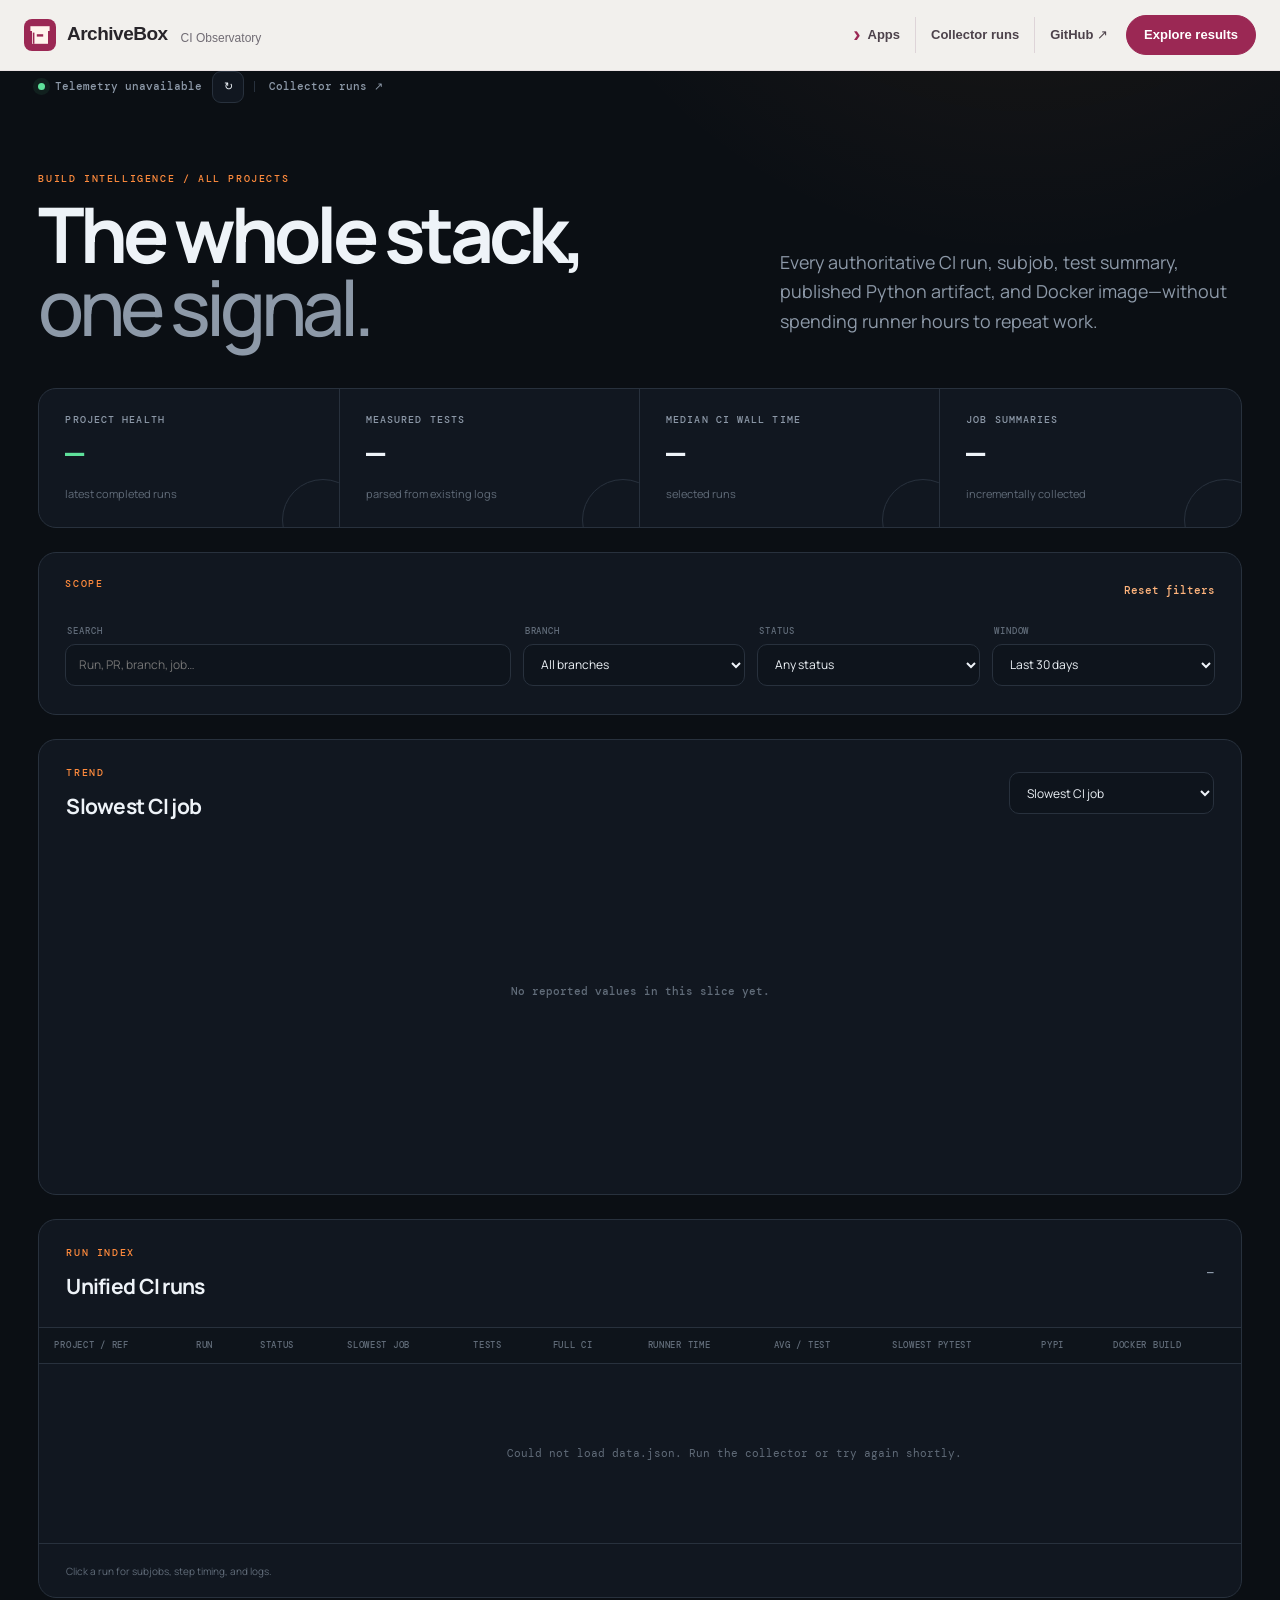
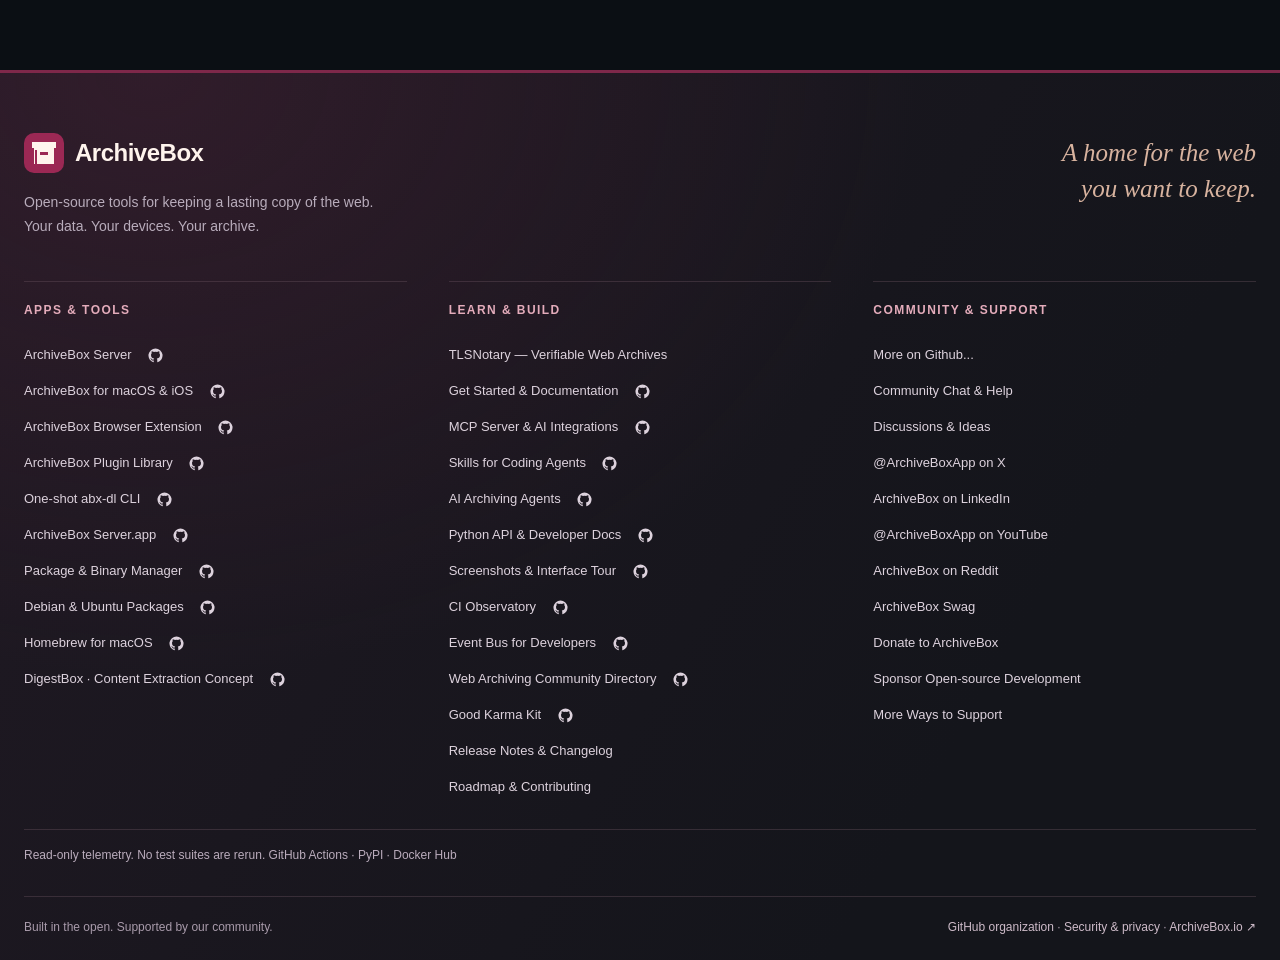
==== commit db4746d2: "Point extension menu name and Safari to the extension site" ====
--- a/evals/site/index.html
+++ b/evals/site/index.html
@@ -18,9 +18,16 @@
   <body>
     <!-- BEGIN ARCHIVEBOX HEADER — generated by monorepo/site-chrome/sync.py -->
 <header class="abx-header">
-  <a class="abx-brand" href="https://archivebox.github.io/monorepo/"><svg class="abx-logo" viewBox="0 0 40 40" aria-hidden="true"><rect width="40" height="40" rx="10" fill="#9b2854"/><path d="M10 14h20v17H10z" fill="#fff4ed"/><path d="M8 9h24v6H8z" fill="#fff4ed"/><path d="M16 19h8v3h-8z" fill="#9b2854"/><path d="M12 31V17" stroke="#9b2854" stroke-width="2"/></svg><span>ArchiveBox</span><span class="abx-subsite">CI Observatory</span></a>
+  <a class="abx-brand" href="https://archivebox.io/"><svg class="abx-logo" viewBox="0 0 40 40" aria-hidden="true"><rect width="40" height="40" rx="10" fill="#9b2854"/><path d="M10 14h20v17H10z" fill="#fff4ed"/><path d="M8 9h24v6H8z" fill="#fff4ed"/><path d="M16 19h8v3h-8z" fill="#9b2854"/><path d="M12 31V17" stroke="#9b2854" stroke-width="2"/></svg><span>ArchiveBox</span><span class="abx-subsite">CI Observatory</span></a>
   <nav class="abx-nav" aria-label="Main navigation">
-    <details class="abx-apps"><summary>Apps</summary><div class="abx-app-links"><a href="https://archivebox.io/">ArchiveBox Server</a><a href="https://archivebox.github.io/ios-archivebox/">ArchiveBox for macOS &amp; iOS</a><a href="https://archivebox.github.io/archivebox-browser-extension/">ArchiveBox Browser Extension</a><a href="https://archivebox.github.io/abx-plugins/">ArchiveBox Plugin Library</a><a href="https://archivebox.github.io/abx-dl/"><span>One-shot <code>abx-dl</code> CLI</span></a><a href="https://github.com/ArchiveBox">More on Github...</a></div></details>
+    <details class="abx-apps"><summary>Apps</summary><div class="abx-app-links">
+      <div class="abx-app-row"><a class="abx-app-name" href="https://archivebox.io/#install-compose">ArchiveBox Server</a><div class="abx-platforms"><a class="abx-platform abx-platform-docker" href="https://archivebox.io/#install-compose" aria-label="ArchiveBox Server for Docker" title="ArchiveBox Server for Docker"><svg aria-hidden="true" focusable="false" xmlns="http://www.w3.org/2000/svg" viewBox="0 0 640 512"><!--! Font Awesome Free 7.3.1 by @fontawesome - https://fontawesome.com License - https://fontawesome.com/license/free (Icons: CC BY 4.0, Fonts: SIL OFL 1.1, Code: MIT License) Copyright 2026 Fonticons, Inc. --><path fill="currentColor" d="M349.9 236.3l-66.1 0 0-59.4 66.1 0 0 59.4zm0-204.3l-66.1 0 0 60.7 66.1 0 0-60.7zm78.2 144.8l-66.1 0 0 59.4 66.1 0 0-59.4zM271.8 104.7l-66.1 0 0 60.1 66.1 0 0-60.1zm78.1 0l-66.1 0 0 60.1 66.1 0 0-60.1zm276.8 100c-14.4-9.7-47.6-13.2-73.1-8.4-3.3-24-16.7-44.9-41.1-63.7l-14-9.3-9.3 14c-18.4 27.8-23.4 73.6-3.7 103.8-8.7 4.7-25.8 11.1-48.4 10.7l-434.7 0c-8.7 50.8 5.8 116.8 44 162.1 37.1 43.9 92.7 66.2 165.4 66.2 157.4 0 273.9-72.5 328.4-204.2 21.4 .4 67.6 .1 91.3-45.2 1.5-2.5 6.6-13.2 8.5-17.1l-13.3-8.9zM115.6 176.8l-66 0 0 59.4 66.1 0 0-59.4-.1 0zm78.1 0l-66.1 0 0 59.4 66.1 0 0-59.4zm78.1 0l-66.1 0 0 59.4 66.1 0 0-59.4zm-78.1-72.1l-66.1 0 0 60.1 66.1 0 0-60.1z"/></svg></a><a class="abx-platform abx-platform-apple" href="https://app.archivebox.io/#archivebox-serverapp" aria-label="ArchiveBox Server for macOS" title="ArchiveBox Server for macOS"><svg aria-hidden="true" focusable="false" xmlns="http://www.w3.org/2000/svg" viewBox="0 0 384 512"><!--! Font Awesome Free 7.3.1 by @fontawesome - https://fontawesome.com License - https://fontawesome.com/license/free (Icons: CC BY 4.0, Fonts: SIL OFL 1.1, Code: MIT License) Copyright 2026 Fonticons, Inc. --><path fill="currentColor" d="M319.1 268.7c-.2-36.7 16.4-64.4 50-84.8-18.8-26.9-47.2-41.7-84.7-44.6-35.5-2.8-74.3 20.7-88.5 20.7-15 0-49.4-19.7-76.4-19.7-55.8 .9-115.1 44.5-115.1 133.2 0 26.2 4.8 53.3 14.4 81.2 12.8 36.7 59 126.7 107.2 125.2 25.2-.6 43-17.9 75.8-17.9 31.8 0 48.3 17.9 76.4 17.9 48.6-.7 90.4-82.5 102.6-119.3-65.2-30.7-61.7-90-61.7-91.9zM262.5 104.5c27.3-32.4 24.8-61.9 24-72.5-24.1 1.4-52 16.4-67.9 34.9-17.5 19.8-27.8 44.3-25.6 71.9 26.1 2 49.9-11.4 69.5-34.3z"/></svg></a><a class="abx-platform abx-platform-windows" href="https://electron.archivebox.io/" aria-label="ArchiveBox Server for Windows" title="ArchiveBox Server for Windows"><svg aria-hidden="true" focusable="false" xmlns="http://www.w3.org/2000/svg" viewBox="0 0 448 512"><!--! Font Awesome Free 7.3.1 by @fontawesome - https://fontawesome.com License - https://fontawesome.com/license/free (Icons: CC BY 4.0, Fonts: SIL OFL 1.1, Code: MIT License) Copyright 2026 Fonticons, Inc. --><path fill="currentColor" d="M0 93.7l183.6-25.3 0 177.4-183.6 0 0-152.1zM0 418.3l183.6 25.3 0-175.2-183.6 0 0 149.9zm203.8 28l244.2 33.7 0-211.6-244.2 0 0 177.9zm0-380.6l0 180.1 244.2 0 0-213.8-244.2 33.7z"/></svg></a><a class="abx-platform abx-platform-linux" href="https://archivebox.io/#install-apt" aria-label="ArchiveBox Server for Linux" title="ArchiveBox Server for Linux"><svg aria-hidden="true" focusable="false" xmlns="http://www.w3.org/2000/svg" viewBox="0 0 448 512"><!--! Font Awesome Free 7.3.1 by @fontawesome - https://fontawesome.com License - https://fontawesome.com/license/free (Icons: CC BY 4.0, Fonts: SIL OFL 1.1, Code: MIT License) Copyright 2026 Fonticons, Inc. --><path fill="currentColor" d="M220.9 123.3c1 .5 1.8 1.7 3 1.7 1.1 0 2.8-.4 2.9-1.5 .2-1.4-1.9-2.3-3.2-2.9-1.7-.7-3.9-1-5.5-.1-.4 .2-.8 .7-.6 1.1 .3 1.3 2.3 1.1 3.4 1.7zM199 125c1.2 0 2-1.2 3-1.7 1.1-.6 3.1-.4 3.5-1.6 .2-.4-.2-.9-.6-1.1-1.6-.9-3.8-.6-5.5 .1-1.3 .6-3.4 1.5-3.2 2.9 .1 1 1.8 1.5 2.8 1.4zM420 403.8c-3.6-4-5.3-11.6-7.2-19.7-1.8-8.1-3.9-16.8-10.5-22.4-1.3-1.1-2.6-2.1-4-2.9-1.3-.8-2.7-1.5-4.1-2 9.2-27.3 5.6-54.5-3.7-79.1-11.4-30.1-31.3-56.4-46.5-74.4-17.1-21.5-33.7-41.9-33.4-72 .5-45.9 5.1-131.2-75.8-131.3-102.4-.2-76.8 103.4-77.9 135.2-1.7 23.4-6.4 41.8-22.5 64.7-18.9 22.5-45.5 58.8-58.1 96.7-6 17.9-8.8 36.1-6.2 53.3-6.5 5.8-11.4 14.7-16.6 20.2-4.2 4.3-10.3 5.9-17 8.3s-14 6-18.5 14.5c-2.1 3.9-2.8 8.1-2.8 12.4 0 3.9 .6 7.9 1.2 11.8 1.2 8.1 2.5 15.7 .8 20.8-5.2 14.4-5.9 24.4-2.2 31.7 3.8 7.3 11.4 10.5 20.1 12.3 17.3 3.6 40.8 2.7 59.3 12.5 19.8 10.4 39.9 14.1 55.9 10.4 11.6-2.6 21.1-9.6 25.9-20.2 12.5-.1 26.3-5.4 48.3-6.6 14.9-1.2 33.6 5.3 55.1 4.1 .6 2.3 1.4 4.6 2.5 6.7l0 .1c8.3 16.7 23.8 24.3 40.3 23 16.6-1.3 34.1-11 48.3-27.9 13.6-16.4 36-23.2 50.9-32.2 7.4-4.5 13.4-10.1 13.9-18.3 .4-8.2-4.4-17.3-15.5-29.7zM223.8 87.3c9.8-22.2 34.2-21.8 44-.4 6.5 14.2 3.6 30.9-4.3 40.4-1.6-.8-5.9-2.6-12.6-4.9 1.1-1.2 3.1-2.7 3.9-4.6 4.8-11.8-.2-27-9.1-27.3-7.3-.5-13.9 10.8-11.8 23-4.1-2-9.4-3.5-13-4.4-1-6.9-.3-14.6 2.9-21.8zM183.1 75.8c10.1 0 20.8 14.2 19.1 33.5-3.5 1-7.1 2.5-10.2 4.6 1.2-8.9-3.3-20.1-9.6-19.6-8.4 .7-9.8 21.2-1.8 28.1 1 .8 1.9-.2-5.9 5.5-15.6-14.6-10.5-52.1 8.4-52.1zm-13.6 60.7c6.2-4.6 13.6-10 14.1-10.5 4.7-4.4 13.5-14.2 27.9-14.2 7.1 0 15.6 2.3 25.9 8.9 6.3 4.1 11.3 4.4 22.6 9.3 8.4 3.5 13.7 9.7 10.5 18.2-2.6 7.1-11 14.4-22.7 18.1-11.1 3.6-19.8 16-38.2 14.9-3.9-.2-7-1-9.6-2.1-8-3.5-12.2-10.4-20-15-8.6-4.8-13.2-10.4-14.7-15.3-1.4-4.9 0-9 4.2-12.3zm3.3 334c-2.7 35.1-43.9 34.4-75.3 18-29.9-15.8-68.6-6.5-76.5-21.9-2.4-4.7-2.4-12.7 2.6-26.4l0-.2c2.4-7.6 .6-16-.6-23.9-1.2-7.8-1.8-15 .9-20 3.5-6.7 8.5-9.1 14.8-11.3 10.3-3.7 11.8-3.4 19.6-9.9 5.5-5.7 9.5-12.9 14.3-18 5.1-5.5 10-8.1 17.7-6.9 8.1 1.2 15.1 6.8 21.9 16l19.6 35.6c9.5 19.9 43.1 48.4 41 68.9zm-1.4-25.9c-4.1-6.6-9.6-13.6-14.4-19.6 7.1 0 14.2-2.2 16.7-8.9 2.3-6.2 0-14.9-7.4-24.9-13.5-18.2-38.3-32.5-38.3-32.5-13.5-8.4-21.1-18.7-24.6-29.9s-3-23.3-.3-35.2c5.2-22.9 18.6-45.2 27.2-59.2 2.3-1.7 .8 3.2-8.7 20.8-8.5 16.1-24.4 53.3-2.6 82.4 .6-20.7 5.5-41.8 13.8-61.5 12-27.4 37.3-74.9 39.3-112.7 1.1 .8 4.6 3.2 6.2 4.1 4.6 2.7 8.1 6.7 12.6 10.3 12.4 10 28.5 9.2 42.4 1.2 6.2-3.5 11.2-7.5 15.9-9 9.9-3.1 17.8-8.6 22.3-15 7.7 30.4 25.7 74.3 37.2 95.7 6.1 11.4 18.3 35.5 23.6 64.6 3.3-.1 7 .4 10.9 1.4 13.8-35.7-11.7-74.2-23.3-84.9-4.7-4.6-4.9-6.6-2.6-6.5 12.6 11.2 29.2 33.7 35.2 59 2.8 11.6 3.3 23.7 .4 35.7 16.4 6.8 35.9 17.9 30.7 34.8-2.2-.1-3.2 0-4.2 0 3.2-10.1-3.9-17.6-22.8-26.1-19.6-8.6-36-8.6-38.3 12.5-12.1 4.2-18.3 14.7-21.4 27.3-2.8 11.2-3.6 24.7-4.4 39.9-.5 7.7-3.6 18-6.8 29-32.1 22.9-76.7 32.9-114.3 7.2zm257.4-11.5c-.9 16.8-41.2 19.9-63.2 46.5-13.2 15.7-29.4 24.4-43.6 25.5s-26.5-4.8-33.7-19.3c-4.7-11.1-2.4-23.1 1.1-36.3 3.7-14.2 9.2-28.8 9.9-40.6 .8-15.2 1.7-28.5 4.2-38.7 2.6-10.3 6.6-17.2 13.7-21.1 .3-.2 .7-.3 1-.5 .8 13.2 7.3 26.6 18.8 29.5 12.6 3.3 30.7-7.5 38.4-16.3 9-.3 15.7-.9 22.6 5.1 9.9 8.5 7.1 30.3 17.1 41.6 10.6 11.6 14 19.5 13.7 24.6zM173.4 148.7c2 1.9 4.7 4.5 8 7.1 6.6 5.2 15.8 10.6 27.3 10.6 11.6 0 22.5-5.9 31.8-10.8 4.9-2.6 10.9-7 14.8-10.4s5.9-6.3 3.1-6.6-2.6 2.6-6 5.1c-4.4 3.2-9.7 7.4-13.9 9.8-7.4 4.2-19.5 10.2-29.9 10.2s-18.7-4.8-24.9-9.7c-3.1-2.5-5.7-5-7.7-6.9-1.5-1.4-1.9-4.6-4.3-4.9-1.4-.1-1.8 3.7 1.7 6.5z"/></svg></a></div></div>
+      <div class="abx-app-row"><a class="abx-app-name" href="https://app.archivebox.io/">ArchiveBox Desktop</a><div class="abx-platforms"><a class="abx-platform abx-platform-apple" href="https://app.archivebox.io/" aria-label="ArchiveBox Desktop for macOS" title="ArchiveBox Desktop for macOS"><svg aria-hidden="true" focusable="false" xmlns="http://www.w3.org/2000/svg" viewBox="0 0 384 512"><!--! Font Awesome Free 7.3.1 by @fontawesome - https://fontawesome.com License - https://fontawesome.com/license/free (Icons: CC BY 4.0, Fonts: SIL OFL 1.1, Code: MIT License) Copyright 2026 Fonticons, Inc. --><path fill="currentColor" d="M319.1 268.7c-.2-36.7 16.4-64.4 50-84.8-18.8-26.9-47.2-41.7-84.7-44.6-35.5-2.8-74.3 20.7-88.5 20.7-15 0-49.4-19.7-76.4-19.7-55.8 .9-115.1 44.5-115.1 133.2 0 26.2 4.8 53.3 14.4 81.2 12.8 36.7 59 126.7 107.2 125.2 25.2-.6 43-17.9 75.8-17.9 31.8 0 48.3 17.9 76.4 17.9 48.6-.7 90.4-82.5 102.6-119.3-65.2-30.7-61.7-90-61.7-91.9zM262.5 104.5c27.3-32.4 24.8-61.9 24-72.5-24.1 1.4-52 16.4-67.9 34.9-17.5 19.8-27.8 44.3-25.6 71.9 26.1 2 49.9-11.4 69.5-34.3z"/></svg></a><a class="abx-platform abx-platform-windows" href="https://windows.archivebox.io/" aria-label="ArchiveBox Desktop for Windows" title="ArchiveBox Desktop for Windows"><svg aria-hidden="true" focusable="false" xmlns="http://www.w3.org/2000/svg" viewBox="0 0 448 512"><!--! Font Awesome Free 7.3.1 by @fontawesome - https://fontawesome.com License - https://fontawesome.com/license/free (Icons: CC BY 4.0, Fonts: SIL OFL 1.1, Code: MIT License) Copyright 2026 Fonticons, Inc. --><path fill="currentColor" d="M0 93.7l183.6-25.3 0 177.4-183.6 0 0-152.1zM0 418.3l183.6 25.3 0-175.2-183.6 0 0 149.9zm203.8 28l244.2 33.7 0-211.6-244.2 0 0 177.9zm0-380.6l0 180.1 244.2 0 0-213.8-244.2 33.7z"/></svg></a><a class="abx-platform abx-platform-linux" href="https://linux.archivebox.io/" aria-label="ArchiveBox Desktop for Linux" title="ArchiveBox Desktop for Linux"><svg aria-hidden="true" focusable="false" xmlns="http://www.w3.org/2000/svg" viewBox="0 0 448 512"><!--! Font Awesome Free 7.3.1 by @fontawesome - https://fontawesome.com License - https://fontawesome.com/license/free (Icons: CC BY 4.0, Fonts: SIL OFL 1.1, Code: MIT License) Copyright 2026 Fonticons, Inc. --><path fill="currentColor" d="M220.9 123.3c1 .5 1.8 1.7 3 1.7 1.1 0 2.8-.4 2.9-1.5 .2-1.4-1.9-2.3-3.2-2.9-1.7-.7-3.9-1-5.5-.1-.4 .2-.8 .7-.6 1.1 .3 1.3 2.3 1.1 3.4 1.7zM199 125c1.2 0 2-1.2 3-1.7 1.1-.6 3.1-.4 3.5-1.6 .2-.4-.2-.9-.6-1.1-1.6-.9-3.8-.6-5.5 .1-1.3 .6-3.4 1.5-3.2 2.9 .1 1 1.8 1.5 2.8 1.4zM420 403.8c-3.6-4-5.3-11.6-7.2-19.7-1.8-8.1-3.9-16.8-10.5-22.4-1.3-1.1-2.6-2.1-4-2.9-1.3-.8-2.7-1.5-4.1-2 9.2-27.3 5.6-54.5-3.7-79.1-11.4-30.1-31.3-56.4-46.5-74.4-17.1-21.5-33.7-41.9-33.4-72 .5-45.9 5.1-131.2-75.8-131.3-102.4-.2-76.8 103.4-77.9 135.2-1.7 23.4-6.4 41.8-22.5 64.7-18.9 22.5-45.5 58.8-58.1 96.7-6 17.9-8.8 36.1-6.2 53.3-6.5 5.8-11.4 14.7-16.6 20.2-4.2 4.3-10.3 5.9-17 8.3s-14 6-18.5 14.5c-2.1 3.9-2.8 8.1-2.8 12.4 0 3.9 .6 7.9 1.2 11.8 1.2 8.1 2.5 15.7 .8 20.8-5.2 14.4-5.9 24.4-2.2 31.7 3.8 7.3 11.4 10.5 20.1 12.3 17.3 3.6 40.8 2.7 59.3 12.5 19.8 10.4 39.9 14.1 55.9 10.4 11.6-2.6 21.1-9.6 25.9-20.2 12.5-.1 26.3-5.4 48.3-6.6 14.9-1.2 33.6 5.3 55.1 4.1 .6 2.3 1.4 4.6 2.5 6.7l0 .1c8.3 16.7 23.8 24.3 40.3 23 16.6-1.3 34.1-11 48.3-27.9 13.6-16.4 36-23.2 50.9-32.2 7.4-4.5 13.4-10.1 13.9-18.3 .4-8.2-4.4-17.3-15.5-29.7zM223.8 87.3c9.8-22.2 34.2-21.8 44-.4 6.5 14.2 3.6 30.9-4.3 40.4-1.6-.8-5.9-2.6-12.6-4.9 1.1-1.2 3.1-2.7 3.9-4.6 4.8-11.8-.2-27-9.1-27.3-7.3-.5-13.9 10.8-11.8 23-4.1-2-9.4-3.5-13-4.4-1-6.9-.3-14.6 2.9-21.8zM183.1 75.8c10.1 0 20.8 14.2 19.1 33.5-3.5 1-7.1 2.5-10.2 4.6 1.2-8.9-3.3-20.1-9.6-19.6-8.4 .7-9.8 21.2-1.8 28.1 1 .8 1.9-.2-5.9 5.5-15.6-14.6-10.5-52.1 8.4-52.1zm-13.6 60.7c6.2-4.6 13.6-10 14.1-10.5 4.7-4.4 13.5-14.2 27.9-14.2 7.1 0 15.6 2.3 25.9 8.9 6.3 4.1 11.3 4.4 22.6 9.3 8.4 3.5 13.7 9.7 10.5 18.2-2.6 7.1-11 14.4-22.7 18.1-11.1 3.6-19.8 16-38.2 14.9-3.9-.2-7-1-9.6-2.1-8-3.5-12.2-10.4-20-15-8.6-4.8-13.2-10.4-14.7-15.3-1.4-4.9 0-9 4.2-12.3zm3.3 334c-2.7 35.1-43.9 34.4-75.3 18-29.9-15.8-68.6-6.5-76.5-21.9-2.4-4.7-2.4-12.7 2.6-26.4l0-.2c2.4-7.6 .6-16-.6-23.9-1.2-7.8-1.8-15 .9-20 3.5-6.7 8.5-9.1 14.8-11.3 10.3-3.7 11.8-3.4 19.6-9.9 5.5-5.7 9.5-12.9 14.3-18 5.1-5.5 10-8.1 17.7-6.9 8.1 1.2 15.1 6.8 21.9 16l19.6 35.6c9.5 19.9 43.1 48.4 41 68.9zm-1.4-25.9c-4.1-6.6-9.6-13.6-14.4-19.6 7.1 0 14.2-2.2 16.7-8.9 2.3-6.2 0-14.9-7.4-24.9-13.5-18.2-38.3-32.5-38.3-32.5-13.5-8.4-21.1-18.7-24.6-29.9s-3-23.3-.3-35.2c5.2-22.9 18.6-45.2 27.2-59.2 2.3-1.7 .8 3.2-8.7 20.8-8.5 16.1-24.4 53.3-2.6 82.4 .6-20.7 5.5-41.8 13.8-61.5 12-27.4 37.3-74.9 39.3-112.7 1.1 .8 4.6 3.2 6.2 4.1 4.6 2.7 8.1 6.7 12.6 10.3 12.4 10 28.5 9.2 42.4 1.2 6.2-3.5 11.2-7.5 15.9-9 9.9-3.1 17.8-8.6 22.3-15 7.7 30.4 25.7 74.3 37.2 95.7 6.1 11.4 18.3 35.5 23.6 64.6 3.3-.1 7 .4 10.9 1.4 13.8-35.7-11.7-74.2-23.3-84.9-4.7-4.6-4.9-6.6-2.6-6.5 12.6 11.2 29.2 33.7 35.2 59 2.8 11.6 3.3 23.7 .4 35.7 16.4 6.8 35.9 17.9 30.7 34.8-2.2-.1-3.2 0-4.2 0 3.2-10.1-3.9-17.6-22.8-26.1-19.6-8.6-36-8.6-38.3 12.5-12.1 4.2-18.3 14.7-21.4 27.3-2.8 11.2-3.6 24.7-4.4 39.9-.5 7.7-3.6 18-6.8 29-32.1 22.9-76.7 32.9-114.3 7.2zm257.4-11.5c-.9 16.8-41.2 19.9-63.2 46.5-13.2 15.7-29.4 24.4-43.6 25.5s-26.5-4.8-33.7-19.3c-4.7-11.1-2.4-23.1 1.1-36.3 3.7-14.2 9.2-28.8 9.9-40.6 .8-15.2 1.7-28.5 4.2-38.7 2.6-10.3 6.6-17.2 13.7-21.1 .3-.2 .7-.3 1-.5 .8 13.2 7.3 26.6 18.8 29.5 12.6 3.3 30.7-7.5 38.4-16.3 9-.3 15.7-.9 22.6 5.1 9.9 8.5 7.1 30.3 17.1 41.6 10.6 11.6 14 19.5 13.7 24.6zM173.4 148.7c2 1.9 4.7 4.5 8 7.1 6.6 5.2 15.8 10.6 27.3 10.6 11.6 0 22.5-5.9 31.8-10.8 4.9-2.6 10.9-7 14.8-10.4s5.9-6.3 3.1-6.6-2.6 2.6-6 5.1c-4.4 3.2-9.7 7.4-13.9 9.8-7.4 4.2-19.5 10.2-29.9 10.2s-18.7-4.8-24.9-9.7c-3.1-2.5-5.7-5-7.7-6.9-1.5-1.4-1.9-4.6-4.3-4.9-1.4-.1-1.8 3.7 1.7 6.5z"/></svg></a></div></div>
+      <div class="abx-app-row"><a class="abx-app-name" href="https://app.archivebox.io/">ArchiveBox Mobile</a><div class="abx-platforms"><a class="abx-platform abx-platform-apple" href="https://app.archivebox.io/" aria-label="ArchiveBox Mobile for iOS" title="ArchiveBox Mobile for iOS"><svg aria-hidden="true" focusable="false" xmlns="http://www.w3.org/2000/svg" viewBox="0 0 384 512"><!--! Font Awesome Free 7.3.1 by @fontawesome - https://fontawesome.com License - https://fontawesome.com/license/free (Icons: CC BY 4.0, Fonts: SIL OFL 1.1, Code: MIT License) Copyright 2026 Fonticons, Inc. --><path fill="currentColor" d="M319.1 268.7c-.2-36.7 16.4-64.4 50-84.8-18.8-26.9-47.2-41.7-84.7-44.6-35.5-2.8-74.3 20.7-88.5 20.7-15 0-49.4-19.7-76.4-19.7-55.8 .9-115.1 44.5-115.1 133.2 0 26.2 4.8 53.3 14.4 81.2 12.8 36.7 59 126.7 107.2 125.2 25.2-.6 43-17.9 75.8-17.9 31.8 0 48.3 17.9 76.4 17.9 48.6-.7 90.4-82.5 102.6-119.3-65.2-30.7-61.7-90-61.7-91.9zM262.5 104.5c27.3-32.4 24.8-61.9 24-72.5-24.1 1.4-52 16.4-67.9 34.9-17.5 19.8-27.8 44.3-25.6 71.9 26.1 2 49.9-11.4 69.5-34.3z"/></svg></a><a class="abx-platform abx-platform-android" href="https://android.archivebox.io/" aria-label="ArchiveBox Mobile for Android" title="ArchiveBox Mobile for Android"><svg aria-hidden="true" focusable="false" xmlns="http://www.w3.org/2000/svg" viewBox="0 0 448 512"><!-- Font Awesome Free 5.0.13 by Fonticons, Inc. https://fontawesome.com License: https://creativecommons.org/licenses/by/4.0/ --><path d="M89.6 204.5v115.8c0 15.4-12.1 27.7-27.5 27.7-15.3 0-30.1-12.4-30.1-27.7V204.5c0-15.1 14.8-27.5 30.1-27.5 15.1 0 27.5 12.4 27.5 27.5zm10.8 157c0 16.4 13.2 29.6 29.6 29.6h19.9l.3 61.1c0 36.9 55.2 36.6 55.2 0v-61.1h37.2v61.1c0 36.7 55.5 36.8 55.5 0v-61.1h20.2c16.2 0 29.4-13.2 29.4-29.6V182.1H100.4v179.4zm248-189.1H99.3c0-42.8 25.6-80 63.6-99.4l-19.1-35.3c-2.8-4.9 4.3-8 6.7-3.8l19.4 35.6c34.9-15.5 75-14.7 108.3 0L297.5 34c2.5-4.3 9.5-1.1 6.7 3.8L285.1 73c37.7 19.4 63.3 56.6 63.3 99.4zm-170.7-55.5c0-5.7-4.6-10.5-10.5-10.5-5.7 0-10.2 4.8-10.2 10.5s4.6 10.5 10.2 10.5c5.9 0 10.5-4.8 10.5-10.5zm113.4 0c0-5.7-4.6-10.5-10.2-10.5-5.9 0-10.5 4.8-10.5 10.5s4.6 10.5 10.5 10.5c5.6 0 10.2-4.8 10.2-10.5zm94.8 60.1c-15.1 0-27.5 12.1-27.5 27.5v115.8c0 15.4 12.4 27.7 27.5 27.7 15.4 0 30.1-12.4 30.1-27.7V204.5c0-15.4-14.8-27.5-30.1-27.5z"/></svg></a></div></div>
+      <div class="abx-app-row"><a class="abx-app-name" href="https://extension.archivebox.io/">ArchiveBox Browser Extension</a><div class="abx-platforms"><a class="abx-platform abx-platform-chrome" href="https://chromewebstore.google.com/detail/archivebox-exporter/habonpimjphpdnmcfkaockjnffodikoj" aria-label="ArchiveBox Browser Extension for Chrome" title="ArchiveBox Browser Extension for Chrome"><svg aria-hidden="true" focusable="false" xmlns="http://www.w3.org/2000/svg" viewBox="0 0 512 512"><!--! Font Awesome Free 6.7.2 by @fontawesome - https://fontawesome.com License - https://fontawesome.com/license/free (Icons: CC BY 4.0, Fonts: SIL OFL 1.1, Code: MIT License) Copyright 2024 Fonticons, Inc. --><path d="M0 256C0 209.4 12.47 165.6 34.27 127.1L144.1 318.3C166 357.5 207.9 384 256 384C270.3 384 283.1 381.7 296.8 377.4L220.5 509.6C95.9 492.3 0 385.3 0 256zM365.1 321.6C377.4 302.4 384 279.1 384 256C384 217.8 367.2 183.5 340.7 160H493.4C505.4 189.6 512 222.1 512 256C512 397.4 397.4 511.1 256 512L365.1 321.6zM477.8 128H256C193.1 128 142.3 172.1 130.5 230.7L54.19 98.47C101 38.53 174 0 256 0C350.8 0 433.5 51.48 477.8 128V128zM168 256C168 207.4 207.4 168 256 168C304.6 168 344 207.4 344 256C344 304.6 304.6 344 256 344C207.4 344 168 304.6 168 256z"/></svg></a><a class="abx-platform abx-platform-safari" href="https://extension.archivebox.io/" aria-label="ArchiveBox Browser Extension for Safari" title="ArchiveBox Browser Extension for Safari"><svg aria-hidden="true" focusable="false" xmlns="http://www.w3.org/2000/svg" viewBox="0 0 512 512"><!--! Font Awesome Free 7.3.1 by @fontawesome - https://fontawesome.com License - https://fontawesome.com/license/free (Icons: CC BY 4.0, Fonts: SIL OFL 1.1, Code: MIT License) Copyright 2026 Fonticons, Inc. --><path fill="currentColor" d="M274.7 274.7L237.3 237.3 166 346 274.7 274.7zM256 8a248 248 0 1 0 0 496 248 248 0 1 0 0-496zM411.8 182.8l14.8-6.1c1-.4 2-.6 3.1-.6s2.1 .2 3.1 .6 1.8 1 2.6 1.7 1.3 1.6 1.7 2.6 .6 2 .6 3.1-.2 2.1-.6 3.1-1 1.9-1.7 2.6-1.6 1.3-2.6 1.7L418 197.6c-2 .8-4.2 .8-6.1 0s-3.5-2.4-4.3-4.3-.8-4.2 0-6.1 2.4-3.5 4.3-4.3zM314.4 94l6.1-14.8c.8-2 2.4-3.5 4.3-4.3s4.2-.8 6.1 0 3.5 2.4 4.3 4.3 .8 4.2 0 6.1l-6.1 14.8c-.8 2-2.4 3.5-4.3 4.3s-4.2 .8-6.1 0c-1-.4-1.9-1-2.6-1.7s-1.3-1.6-1.7-2.6-.6-2-.6-3.1 .2-2.1 .6-3.1zM256 60c2.1 0 4.2 .8 5.7 2.3S264 65.9 264 68l0 16c0 2.1-.8 4.2-2.3 5.7s-3.5 2.3-5.7 2.3-4.2-.8-5.7-2.3-2.3-3.5-2.3-5.7l0-16c0-2.1 .8-4.2 2.3-5.7S253.9 60 256 60zM181 74.9c1-.4 2-.6 3.1-.6s2.1 .2 3.1 .6 1.9 1 2.6 1.7 1.3 1.6 1.7 2.6L197.6 94c.4 1 .7 2 .7 3.1s-.2 2.1-.6 3.1-1 1.9-1.7 2.6-1.6 1.4-2.6 1.8-2 .6-3.1 .6-2.1-.2-3.1-.6-1.9-1-2.6-1.8-1.3-1.7-1.7-2.7l-6.1-14.8c-.8-2-.8-4.2 0-6.1s2.4-3.5 4.3-4.3zm-63.6 42.5c1.5-1.5 3.5-2.3 5.7-2.3s4.2 .8 5.7 2.3L140 128.7c1.5 1.5 2.3 3.5 2.3 5.6s-.8 4.1-2.3 5.6c-1.5 1.5-3.5 2.3-5.7 2.3s-4.2-.8-5.7-2.3l-11.3-11.3c-1.5-1.5-2.3-3.5-2.3-5.6s.8-4.1 2.3-5.6l0 0zM60 256c0-2.1 .8-4.2 2.3-5.7S65.9 248 68 248l16 0c2.1 0 4.2 .8 5.7 2.3s2.3 3.5 2.3 5.7-.8 4.2-2.3 5.7-3.5 2.3-5.7 2.3l-16 0c-2.1 0-4.2-.8-5.7-2.3S60 258.1 60 256zm40.2 73.2l-14.8 6.1c-1 .4-2 .6-3.1 .6s-2.1-.2-3.1-.6-1.9-1-2.6-1.7-1.3-1.6-1.7-2.6-.6-2-.6-3.1 .2-2.1 .6-3.1 1-1.9 1.7-2.6 1.6-1.3 2.6-1.7L94 314.4c2-.8 4.2-.8 6.1 0s3.5 2.4 4.3 4.3 .8 4.2 0 6.1-2.4 3.5-4.3 4.3zm4.3-136c-.4 1-1 1.9-1.7 2.6s-1.6 1.3-2.6 1.7-2 .6-3.1 .6-2.1-.2-3.1-.6l-14.8-6.1c-2-.8-3.5-2.4-4.3-4.3s-.8-4.2 0-6.1 2.4-3.5 4.3-4.3 4.2-.8 6.1 0l14.8 6.1c2 .8 3.5 2.4 4.3 4.3s.8 4.2 0 6.1l0 0zM197.6 418l-6.1 14.8c-.4 1-1 1.9-1.7 2.6s-1.6 1.3-2.6 1.7-2 .6-3.1 .6-2.1-.2-3.1-.6-1.9-1-2.6-1.7-1.3-1.6-1.7-2.6-.6-2-.6-3.1 .2-2.1 .6-3.1l6.1-14.8c.4-1 1-1.9 1.7-2.7s1.6-1.4 2.6-1.8 2-.6 3.1-.6 2.1 .2 3.1 .6 1.9 1 2.6 1.8 1.3 1.7 1.7 2.6 .6 2 .6 3.1-.2 2.1-.7 3.1zM264 444c0 2.1-.8 4.2-2.3 5.7s-3.5 2.3-5.7 2.3-4.2-.8-5.7-2.3-2.3-3.5-2.3-5.7l0-16c0-2.1 .8-4.2 2.3-5.7s3.5-2.3 5.7-2.3 4.2 .8 5.7 2.3 2.3 3.5 2.3 5.7l0 16zm67-6.9c-1 .4-2 .6-3.1 .6s-2.1-.2-3.1-.6-1.9-1-2.6-1.7-1.3-1.6-1.7-2.6L314.4 418c-.8-2-.8-4.2 0-6.1s2.4-3.5 4.3-4.3 4.2-.8 6.1 0 3.5 2.4 4.3 4.3l6.1 14.8c.8 2 .8 4.2 0 6.1s-2.4 3.5-4.3 4.3zm63.6-42.5c-1.5 1.5-3.5 2.3-5.7 2.3s-4.2-.8-5.7-2.3L372 383.3c-1.5-1.5-2.3-3.5-2.3-5.6s.8-4.1 2.3-5.6 3.5-2.3 5.7-2.3 4.2 .8 5.7 2.3l11.3 11.3c1.5 1.5 2.3 3.5 2.3 5.6s-.8 4.1-2.3 5.6l0 0zM286.2 286.2L110.3 401.7 225.8 225.8 401.7 110.3 286.2 286.2zM437.1 331c-.8 2-2.4 3.5-4.3 4.3s-4.2 .8-6.1 0l-14.8-6.1c-2-.8-3.5-2.4-4.3-4.3s-.8-4.2 0-6.1c.4-1 1-1.9 1.7-2.6s1.6-1.3 2.6-1.7 2-.6 3.1-.6 2.1 .2 3.1 .6l14.8 6.1c2 .8 3.5 2.4 4.3 4.3s.8 4.2 0 6.1zm6.9-67l-16 0c-2.1 0-4.2-.8-5.7-2.3s-2.3-3.5-2.3-5.7 .8-4.2 2.3-5.7 3.5-2.3 5.7-2.3l16 0c2.1 0 4.2 .8 5.7 2.3s2.3 3.5 2.3 5.7-.8 4.2-2.3 5.7-3.5 2.3-5.7 2.3z"/></svg></a><a class="abx-platform abx-platform-firefox" href="https://addons.mozilla.org/firefox/addon/archivebox-exporter/" aria-label="ArchiveBox Browser Extension for Firefox" title="ArchiveBox Browser Extension for Firefox"><svg aria-hidden="true" focusable="false" xmlns="http://www.w3.org/2000/svg" viewBox="0 0 512 512"><!--! Font Awesome Free 6.7.2 by @fontawesome - https://fontawesome.com License - https://fontawesome.com/license/free (Icons: CC BY 4.0, Fonts: SIL OFL 1.1, Code: MIT License) Copyright 2024 Fonticons, Inc. --><path d="M130.22 127.548C130.38 127.558 130.3 127.558 130.22 127.548V127.548ZM481.64 172.898C471.03 147.398 449.56 119.898 432.7 111.168C446.42 138.058 454.37 165.048 457.4 185.168C457.405 185.306 457.422 185.443 457.45 185.578C429.87 116.828 383.098 89.1089 344.9 28.7479C329.908 5.05792 333.976 3.51792 331.82 4.08792L331.7 4.15792C284.99 30.1109 256.365 82.5289 249.12 126.898C232.503 127.771 216.219 131.895 201.19 139.035C199.838 139.649 198.736 140.706 198.066 142.031C197.396 143.356 197.199 144.87 197.506 146.323C197.7 147.162 198.068 147.951 198.586 148.639C199.103 149.327 199.76 149.899 200.512 150.318C201.264 150.737 202.096 150.993 202.954 151.071C203.811 151.148 204.676 151.045 205.491 150.768L206.011 150.558C221.511 143.255 238.408 139.393 255.541 139.238C318.369 138.669 352.698 183.262 363.161 201.528C350.161 192.378 326.811 183.338 304.341 187.248C392.081 231.108 368.541 381.784 246.951 376.448C187.487 373.838 149.881 325.467 146.421 285.648C146.421 285.648 157.671 243.698 227.041 243.698C234.541 243.698 255.971 222.778 256.371 216.698C256.281 214.698 213.836 197.822 197.281 181.518C188.434 172.805 184.229 168.611 180.511 165.458C178.499 163.75 176.392 162.158 174.201 160.688C168.638 141.231 168.399 120.638 173.51 101.058C148.45 112.468 128.96 130.508 114.8 146.428H114.68C105.01 134.178 105.68 93.7779 106.25 85.3479C106.13 84.8179 99.022 89.0159 98.1 89.6579C89.5342 95.7103 81.5528 102.55 74.26 110.088C57.969 126.688 30.128 160.242 18.76 211.318C14.224 231.701 12 255.739 12 263.618C12 398.318 121.21 507.508 255.92 507.508C376.56 507.508 478.939 420.281 496.35 304.888C507.922 228.192 481.64 173.82 481.64 172.898Z"/></svg></a><a class="abx-platform abx-platform-brave" href="https://chromewebstore.google.com/detail/archivebox-exporter/habonpimjphpdnmcfkaockjnffodikoj" aria-label="ArchiveBox Browser Extension for Brave" title="ArchiveBox Browser Extension for Brave"><svg aria-hidden="true" focusable="false" xmlns="http://www.w3.org/2000/svg" viewBox="0 0 448 512"><!--! Font Awesome Free 6.7.2 by @fontawesome - https://fontawesome.com License - https://fontawesome.com/license/free (Icons: CC BY 4.0, Fonts: SIL OFL 1.1, Code: MIT License) Copyright 2024 Fonticons, Inc. --><path d="M145.5 0H224h78.5l44.7 50.8s39.3-10.9 57.8 7.6s33.8 34.9 33.8 34.9l-12 29.5 15.3 43.7s-44.9 170.2-50.1 191c-10.4 40.9-17.4 56.8-46.9 77.5s-82.9 56.8-91.6 62.2c-1.9 1.2-3.9 2.5-5.9 3.9c-7.5 5.1-15.8 10.8-23.5 10.8l0 0 0 0c-7.7 0-16.1-5.7-23.5-10.8c-2-1.4-4-2.8-5.9-3.9c-8.7-5.5-62.1-41.5-91.6-62.2s-36.5-36.6-46.9-77.5c-5.3-20.8-50.1-191-50.1-191l15.3-43.7L9.2 93.3s15.3-16.4 33.8-34.9s57.8-7.6 57.8-7.6L145.5 0zM224 407.6l0 0c3.7 0 8.9-4.7 13-8.4c.6-.5 1.2-1.1 1.7-1.5c4.2-3.7 47.8-37.5 51-39.8s5.4-6.5 1.9-8.7c-2.8-1.7-10-5.5-20.3-10.8c-3-1.6-6.3-3.2-9.7-5c-15.4-8-34.5-14.7-37.5-14.7l0 0 0 0c-3 0-22.1 6.8-37.5 14.7c-3.5 1.8-6.7 3.5-9.7 5c-10.3 5.3-17.6 9.1-20.3 10.8c-3.6 2.2-1.4 6.4 1.9 8.7s46.8 36.1 51 39.8c.5 .5 1.1 1 1.7 1.5c4.1 3.7 9.3 8.4 13 8.4l0 0zm0-165.7l0 0c4.7 0 17.6-3 26.4-5l0 0 2-.5c7.8-1.8 7.3-6.3 6.4-13c-.1-.8-.2-1.6-.3-2.4c-.6-6.1-5.8-33.1-9.1-50.3c-1.1-5.8-2-10.5-2.4-12.9c-1.5-8.1-.6-9.4 .7-11.3c.2-.3 .5-.7 .7-1.1c1.4-2.3 16-6.2 27.9-9.5l0 0c2.5-.7 4.8-1.3 6.9-1.9c10.6-3 32.4-.6 44.2 .6c1.8 .2 3.4 .4 4.7 .5c9.6 .9 10.4 2.3 7.2 3.8c-2.3 1.1-16.2 6.3-28.7 10.9l0 0 0 0c-4.7 1.8-9.2 3.5-12.8 4.8c-1.5 .5-3 1.1-4.5 1.7c-12.5 4.6-27.2 10-28.9 19.4c-1.5 8.3 5.2 19.9 11.3 30.3l0 0c1.6 2.8 3.2 5.5 4.6 8.1c6.3 11.9 6.5 13.3 6.1 18.1c-.4 3.9-14.5 12.7-22.4 17.6l0 0c-1.8 1.1-3.3 2.1-4.2 2.7c-.8 .5-2.1 1.4-3.8 2.4c-8.6 5.2-26.3 16-26.3 22.5c0 7.8 24.6 28.1 32.4 33.2s28.9 16.1 37.9 17.8s23-8.5 31.2-23.8c7.7-14.4 1.7-28.5-3.2-40l-.9-2.2c-4.5-10.6 1.9-17 6.2-21.3l0 0c.5-.5 1-1 1.4-1.4L377.7 194c1.3-1.3 2.5-2.6 3.7-3.8l0 0c5.8-5.7 10.8-10.5 10.8-22.8c0-14.9-57.5-84.5-57.5-84.5s-48.5 9.3-55.1 9.3c-5.2 0-15.3-3.5-25.8-7.1l0 0c-2.7-.9-5.4-1.9-8-2.7C232.8 78.1 224 78 224 78l0 0 0 0s-8.7 0-21.8 4.4c-2.7 .9-5.4 1.8-8 2.7l0 0c-10.5 3.6-20.6 7.1-25.8 7.1c-6.5 0-55.1-9.3-55.1-9.3s-57.5 69.6-57.5 84.5c0 12.3 4.9 17.1 10.8 22.8l0 0c1.2 1.2 2.5 2.4 3.7 3.8l43.1 45.8c.4 .5 .9 .9 1.4 1.4l0 0c4.3 4.3 10.6 10.7 6.2 21.3l-.9 2.2c-4.9 11.5-11 25.6-3.2 40c8.2 15.3 22.2 25.5 31.2 23.8s30.1-12.7 37.9-17.8s32.4-25.4 32.4-33.2c0-6.5-17.7-17.3-26.3-22.5c-1.7-1-3.1-1.9-3.8-2.4c-.9-.6-2.4-1.5-4.2-2.7c-7.9-4.9-22-13.7-22.4-17.6c-.4-4.8-.3-6.2 6.1-18.1c1.3-2.5 2.9-5.3 4.6-8.1c6-10.4 12.8-22 11.3-30.3c-1.7-9.4-16.4-14.8-28.9-19.4c-1.6-.6-3.1-1.1-4.5-1.7c-3.6-1.4-8.1-3.1-12.8-4.8l-.1 0c-12.5-4.7-26.4-9.9-28.7-10.9c-3.2-1.5-2.3-2.8 7.2-3.8c1.3-.1 2.9-.3 4.7-.5c11.8-1.3 33.6-3.6 44.2-.6c2.1 .6 4.4 1.2 6.9 1.9c11.9 3.2 26.5 7.2 27.9 9.5c.2 .4 .5 .7 .7 1.1c1.3 1.9 2.2 3.2 .7 11.3c-.4 2.4-1.3 7.1-2.4 12.9c-3.3 17.2-8.5 44.2-9.1 50.3c-.1 .8-.2 1.7-.3 2.4c-.8 6.7-1.4 11.2 6.4 13l2 .5 0 0c8.8 2 21.8 5 26.4 5l0 0z"/></svg></a><a class="abx-platform abx-platform-edge" href="https://microsoftedge.microsoft.com/addons/detail/archivebox/dmlljpjhnfjgchbkcgheebcffocgooeh" aria-label="ArchiveBox Browser Extension for Edge" title="ArchiveBox Browser Extension for Edge"><svg aria-hidden="true" focusable="false" xmlns="http://www.w3.org/2000/svg" viewBox="0 0 512 512"><!--! Font Awesome Free 7.3.1 by @fontawesome - https://fontawesome.com License - https://fontawesome.com/license/free (Icons: CC BY 4.0, Fonts: SIL OFL 1.1, Code: MIT License) Copyright 2026 Fonticons, Inc. --><path fill="currentColor" d="M120.1 37.4c41-25.2 87.6-38.2 134.9-37.4 168 0 257 123.8 257 219.5-.1 32.7-13 63.9-35.9 87.2-22.9 23.2-54 36.5-86.7 37-75.2 0-91.5-23.1-91.5-32 0-3.8 1.2-6.2 4.8-9.4l1-1.2 .4-1.6c10.5-11.5 15.9-26.2 15.9-41.6 0-78.7-82.2-142.7-184-142.7-37.5-.3-74.5 8.9-107.5 26.9 27-57.5 82.7-97.6 91.3-103.8 .8-.6 .3-.8 .3-.8zm15.6 318.1c-1.4 30 4.6 60 16.4 87.2 13.6 26.4 32.7 51 56.5 69.3-59.5-11.5-111.5-43.9-149.4-89.3-38.1-46.4-59.2-104.3-59.2-164.8 0-51.2 62.4-94.4 136-94.4 36.6-.6 72.4 10.9 101.8 32.7l-3.6 1.2c-51.5 17.6-98.5 90.7-98.5 158.1zM469.8 400l-.7 .1c-11.8 18.8-25.9 35.1-42.2 49.5-30.8 28-68.1 45.5-108.8 49.9-18.6 .3-36.8-3.2-53.8-11.4-25.6-10.3-47.1-30-61.6-53-14.4-23.9-21.1-51.7-19-79.6-.6-20.1 5.4-40.3 15-58.2 13.9 33.1 37.5 61.3 67.6 80.8s65.5 29.5 101.4 28.6c31 .3 62.1-6.7 90.2-20.5l1.9-.9c3.9-2.3 7.7-3.9 11.6 0 4.5 4.9 1.8 9.2-1.2 14-.2 .2-.3 .5-.4 .7z"/></svg></a></div></div>
+      <div class="abx-app-row abx-plugin-row"><a class="abx-app-name" href="https://plugins.archivebox.io/">ArchiveBox Plugin Library</a><div class="abx-platforms abx-icon-stack"><a class="abx-platform abx-integration" href="https://github.com/ArchiveBox/ArchiveBox/wiki/Setting-Up-Storage#amazon-s3--backblaze-b2--google-drive--etc-rclone" aria-label="Google Drive storage" title="Google Drive storage"><svg aria-hidden="true" focusable="false" xmlns="http://www.w3.org/2000/svg" xml:space="preserve" viewBox="0 0 512 512"><path d="m38.7 419.3 22.6 39c4.7 8.2 11.4 14.7 19.4 19.4l80.6-139.6H0c0 9.1 2.3 18.2 7 26.4z" style="fill:#0066da"/><path d="M256 173.9 175.4 34.3c-7.9 4.7-14.7 11.1-19.4 19.4L7 311.7c-4.6 8-7 17.1-7 26.4h161.3z" style="fill:#00ac47"/><path d="M431.4 477.7c7.9-4.7 14.7-11.1 19.4-19.4l9.4-16.1 44.9-77.7c4.7-8.2 7-17.3 7-26.4H350.7l34.3 67.4z" style="fill:#ea4335"/><path d="m256 173.9 80.6-139.6c-7.9-4.7-17-7-26.4-7H201.8c-9.4 0-18.5 2.6-26.4 7z" style="fill:#00832d"/><path d="M350.7 338.1H161.3L80.6 477.7c7.9 4.7 17 7 26.4 7h298c9.4 0 18.5-2.6 26.4-7z" style="fill:#2684fc"/><path d="M430.5 182.7 356 53.7c-4.7-8.2-11.4-14.7-19.4-19.4L256 173.9l94.7 164.2h161c0-9.1-2.3-18.2-7-26.4z" style="fill:#ffba00"/></svg></a><a class="abx-platform abx-integration" href="https://github.com/ArchiveBox/ArchiveBox/wiki/Setting-Up-Storage#amazon-s3--backblaze-b2--google-drive--etc-rclone" aria-label="Amazon S3 storage" title="Amazon S3 storage"><svg aria-hidden="true" focusable="false" fill="#569A31" viewBox="0 0 24 24" xmlns="http://www.w3.org/2000/svg"><path d="M20.913 13.147l.12-.895c.947.576 1.258.922 1.354 1.071-.16.031-.562.046-1.474-.176zm-2.174 7.988a.547.547 0 0 0-.005.073c0 .084-.207.405-1.124.768a10.28 10.28 0 0 1-1.438.432c-1.405.325-3.128.504-4.853.504-4.612 0-7.412-1.184-7.412-1.704a.547.547 0 0 0-.005-.073L1.81 5.602c.135.078.28.154.432.227.042.02.086.038.128.057.134.062.272.122.417.18l.179.069c.154.058.314.114.478.168.043.013.084.029.13.043.207.065.423.127.646.187l.176.044c.175.044.353.087.534.127a23.414 23.414 0 0 0 .843.17l.121.023c.252.045.508.085.768.122.071.011.144.02.216.03.2.027.4.053.604.077l.24.027c.245.026.49.05.74.07l.081.009c.275.022.552.04.83.056l.233.012c.21.01.422.018.633.025a33.088 33.088 0 0 0 2.795-.026l.232-.011c.278-.016.555-.034.83-.056l.08-.008c.25-.02.497-.045.742-.072l.238-.026c.205-.024.408-.05.609-.077.07-.01.141-.019.211-.03.261-.037.519-.078.772-.122l.111-.02c.215-.04.427-.082.634-.125l.212-.047c.186-.041.368-.085.546-.13l.166-.042c.225-.06.444-.122.654-.189.04-.012.077-.026.115-.038a10.6 10.6 0 0 0 .493-.173c.058-.021.114-.044.17-.066.15-.06.293-.12.43-.185.038-.017.079-.034.116-.052.153-.073.3-.15.436-.228l-.976 7.245c-2.488-.78-5.805-2.292-7.311-3a1.09 1.09 0 0 0-1.088-1.085c-.6 0-1.088.489-1.088 1.088 0 .6.488 1.089 1.088 1.089.196 0 .378-.056.537-.148 1.72.812 5.144 2.367 7.715 3.15zm-7.42-20.047c5.677 0 9.676 1.759 9.75 2.736l-.014.113c-.01.033-.031.067-.048.101-.015.028-.026.057-.047.087-.024.033-.058.068-.09.102-.028.03-.051.06-.084.09-.038.035-.087.07-.133.105-.04.03-.074.06-.119.091-.053.036-.116.071-.177.107-.05.03-.095.06-.15.09-.068.036-.147.073-.222.11-.059.028-.114.057-.177.085-.084.038-.177.074-.268.111-.068.027-.13.054-.203.082-.097.036-.205.072-.31.107-.075.026-.148.053-.228.079-.111.035-.233.069-.35.103-.085.024-.165.05-.253.073-.124.034-.258.065-.389.098-.093.022-.181.046-.278.068-.139.032-.287.061-.433.091-.098.02-.191.041-.293.06-.155.03-.32.057-.482.084-.1.018-.198.036-.302.052-.166.026-.342.048-.515.072-.11.014-.213.03-.325.044-.181.023-.372.041-.56.06-.11.012-.218.025-.332.036-.188.016-.386.029-.58.043-.122.009-.24.02-.364.028-.207.012-.422.02-.635.028-.12.005-.234.012-.354.016a35.605 35.605 0 0 1-2.069 0c-.12-.004-.234-.011-.352-.016-.214-.008-.43-.016-.637-.028-.122-.008-.238-.02-.36-.027-.195-.015-.394-.028-.584-.044-.11-.01-.215-.024-.324-.035-.19-.02-.384-.038-.568-.06l-.315-.044c-.176-.024-.355-.046-.525-.073-.1-.015-.192-.033-.29-.05-.167-.028-.335-.055-.494-.086-.096-.018-.183-.038-.276-.056-.151-.032-.305-.062-.45-.095-.09-.02-.173-.043-.26-.064-.138-.034-.277-.067-.407-.102-.082-.022-.157-.046-.235-.069a11.75 11.75 0 0 1-.368-.108c-.075-.024-.141-.049-.213-.073-.11-.037-.223-.075-.325-.113-.067-.025-.125-.051-.188-.077-.096-.038-.195-.076-.282-.115-.06-.027-.11-.054-.166-.08-.08-.039-.162-.077-.233-.116-.052-.028-.094-.055-.142-.084-.063-.038-.13-.075-.185-.113-.043-.029-.075-.058-.113-.086-.048-.037-.098-.073-.139-.11-.032-.029-.054-.057-.08-.087-.033-.035-.069-.07-.093-.104-.02-.03-.031-.058-.046-.086-.018-.035-.039-.068-.049-.102l-.015-.113c.076-.977 4.074-2.736 9.748-2.736zm12.182 12.124c-.118-.628-.84-1.291-2.31-2.128l.963-7.16a.531.531 0 0 0 .005-.073C22.16 1.581 16.447 0 11.32 0 6.194 0 .482 1.581.482 3.851a.58.58 0 0 0 .005.072L2.819 21.25c.071 2.002 5.236 2.75 8.5 2.75 1.805 0 3.615-.188 5.098-.531.598-.138 1.133-.3 1.592-.48 1.18-.467 1.789-1.053 1.813-1.739l.945-7.018c.557.131 1.016.197 1.389.197.54 0 .902-.137 1.134-.413a.956.956 0 0 0 .21-.804Z"/></svg></a><a class="abx-platform abx-integration" href="https://github.com/ArchiveBox/ArchiveBox/wiki/Setting-up-Authentication#ldap-authentication" aria-label="LDAP authentication" title="LDAP authentication"><svg aria-hidden="true" focusable="false" xmlns="http://www.w3.org/2000/svg" xml:space="preserve" viewBox="49.13 2.23 413.74 507.44"><linearGradient id="abx-integration-2-a" x1="-659.761" x2="-640.696" y1="769.342" y2="769.342" gradientTransform="matrix(21.1429 0 0 -21.1429 14003.722 16522.121)" gradientUnits="userSpaceOnUse"><stop offset="0" style="stop-color:#729fcf"/><stop offset=".316" style="stop-color:#babdb6"/><stop offset="1" style="stop-color:#3465a4"/></linearGradient><linearGradient id="abx-integration-2-b" x1="131.24" x2="589.471" y1="310.846" y2="310.846" gradientTransform="matrix(.9013 0 0 -1.1095 -68.802 600.87)" gradientUnits="userSpaceOnUse"><stop offset="0" style="stop-color:#729fcf"/><stop offset="1" style="stop-color:#204a87"/></linearGradient><path d="M254.3 12.8C147 12.8 59.7 51.1 59.7 98.1v315.7c0 47.1 87.3 85.3 194.6 85.3s198-38.3 198-85.3V98.1c0-47-90.7-85.3-198-85.3z" style="fill:url(#abx-integration-2-a);stroke:url(#abx-integration-2-b);stroke-width:21.1429;stroke-miterlimit:10"/><linearGradient id="abx-integration-2-c" x1="-655.123" x2="-638.939" y1="779.44" y2="746.331" gradientTransform="matrix(21.1429 0 0 -21.1429 14003.722 16522.121)" gradientUnits="userSpaceOnUse"><stop offset="0" style="stop-color:#3977c3"/><stop offset="1" style="stop-color:#89aedc;stop-opacity:0"/></linearGradient><path d="M254.4 23.4C154.3 23.4 73 59.1 73 103v302.1c0 43.9 81.4 79.6 181.4 79.6S439 449 439 405.1V103c0-43.9-84.6-79.6-184.6-79.6z" style="opacity:.5443;fill:none;stroke:url(#abx-integration-2-c);stroke-width:21.1429;stroke-miterlimit:10"/><linearGradient id="abx-integration-2-d" x1="-651.29" x2="-651.29" y1="775.963" y2="778.151" gradientTransform="matrix(21.9314 0 0 -20.1834 14538.794 15792.006)" gradientUnits="userSpaceOnUse"><stop offset="0" style="stop-color:#fff"/><stop offset="1" style="stop-color:#729fcf"/></linearGradient><path d="M437.2 97c0 39.6-81.5 71.7-182.1 71.7S73 136.6 73 97s81.5-71.7 182.1-71.7S437.2 57.4 437.2 97z" style="fill:#3465a4;stroke:url(#abx-integration-2-d);stroke-width:1.0049;stroke-miterlimit:10"/><linearGradient id="abx-integration-2-e" x1="-654.544" x2="-654.729" y1="774.918" y2="768.138" gradientTransform="matrix(21.1429 0 0 -21.1429 14000.701 16577.998)" gradientUnits="userSpaceOnUse"><stop offset="0" style="stop-color:#fff"/><stop offset="1" style="stop-color:#fff;stop-opacity:0"/></linearGradient><path d="m113.7 160.4 4.9 229.2 62.4 17.6-2-228.3s28.3 0 74.1-2.9c-71.2-3.2-152.7-33.8-180.4-53.6 19.4 28.5 41 38 41 38" style="opacity:.4937;fill:url(#abx-integration-2-e)"/></svg></a><a class="abx-platform abx-integration" href="https://plugins.archivebox.io/#ytdlp" aria-label="YouTube / yt-dlp" title="YouTube / yt-dlp"><svg aria-hidden="true" focusable="false" fill="#FF0000" viewBox="0 0 24 24" xmlns="http://www.w3.org/2000/svg"><path d="M23.498 6.186a3.016 3.016 0 0 0-2.122-2.136C19.505 3.545 12 3.545 12 3.545s-7.505 0-9.377.505A3.017 3.017 0 0 0 .502 6.186C0 8.07 0 12 0 12s0 3.93.502 5.814a3.016 3.016 0 0 0 2.122 2.136c1.871.505 9.376.505 9.376.505s7.505 0 9.377-.505a3.015 3.015 0 0 0 2.122-2.136C24 15.93 24 12 24 12s0-3.93-.502-5.814zM9.545 15.568V8.432L15.818 12l-6.273 3.568z"/></svg></a><a class="abx-platform abx-integration" href="https://plugins.archivebox.io/#git" aria-label="GitHub / Git" title="GitHub / Git"><svg aria-hidden="true" focusable="false" fill="#181717" viewBox="0 0 24 24" xmlns="http://www.w3.org/2000/svg"><path d="M12 .297c-6.63 0-12 5.373-12 12 0 5.303 3.438 9.8 8.205 11.385.6.113.82-.258.82-.577 0-.285-.01-1.04-.015-2.04-3.338.724-4.042-1.61-4.042-1.61C4.422 18.07 3.633 17.7 3.633 17.7c-1.087-.744.084-.729.084-.729 1.205.084 1.838 1.236 1.838 1.236 1.07 1.835 2.809 1.305 3.495.998.108-.776.417-1.305.76-1.605-2.665-.3-5.466-1.332-5.466-5.93 0-1.31.465-2.38 1.235-3.22-.135-.303-.54-1.523.105-3.176 0 0 1.005-.322 3.3 1.23.96-.267 1.98-.399 3-.405 1.02.006 2.04.138 3 .405 2.28-1.552 3.285-1.23 3.285-1.23.645 1.653.24 2.873.12 3.176.765.84 1.23 1.91 1.23 3.22 0 4.61-2.805 5.625-5.475 5.92.42.36.81 1.096.81 2.22 0 1.606-.015 2.896-.015 3.286 0 .315.21.69.825.57C20.565 22.092 24 17.592 24 12.297c0-6.627-5.373-12-12-12"/></svg></a><a class="abx-platform abx-integration" href="https://app.archivebox.io/screenshots/#macos-server-mac" aria-label="Tailscale integration" title="Tailscale integration"><svg aria-hidden="true" focusable="false" fill="#242424" viewBox="0 0 24 24" xmlns="http://www.w3.org/2000/svg"><path d="M24 12a3 3 0 1 1-6 0 3 3 0 0 1 6 0zm-9 9a3 3 0 1 1-6 0 3 3 0 0 1 6 0zm0-9a3 3 0 1 1-6 0 3 3 0 0 1 6 0zm6-6a3 3 0 1 1 0-6 3 3 0 0 1 0 6zm0-.5a2.5 2.5 0 1 0 0-5 2.5 2.5 0 0 0 0 5zM3 24a3 3 0 1 1 0-6 3 3 0 0 1 0 6zm0-.5a2.5 2.5 0 1 0 0-5 2.5 2.5 0 0 0 0 5zm18 .5a3 3 0 1 1 0-6 3 3 0 0 1 0 6zm0-.5a2.5 2.5 0 1 0 0-5 2.5 2.5 0 0 0 0 5zM6 12a3 3 0 1 1-6 0 3 3 0 0 1 6 0zm9-9a3 3 0 1 1-6 0 3 3 0 0 1 6 0zm-3 2.5a2.5 2.5 0 1 0 0-5 2.5 2.5 0 0 0 0 5zM6 3a3 3 0 1 1-6 0 3 3 0 0 1 6 0zM3 5.5a2.5 2.5 0 1 0 0-5 2.5 2.5 0 0 0 0 5z"/></svg></a><a class="abx-platform abx-integration" href="https://github.com/ArchiveBox/ArchiveBox/wiki/Integrating-with-Slack" aria-label="Slack integration" title="Slack integration"><svg aria-hidden="true" focusable="false" xmlns="http://www.w3.org/2000/svg" xml:space="preserve" viewBox="0 0 512 512"><path d="M107.9 323.6c0 29.7-24 53.8-53.8 53.8S.3 353.4.3 323.6c0-29.7 24-53.8 53.8-53.8h53.8zm26.9 0c0-29.7 24-53.8 53.8-53.8s53.8 24 53.8 53.8V458c0 29.7-24 53.8-53.8 53.8s-53.8-24-53.8-53.8z" style="fill:#e01e5a"/><path d="M188.6 107.7c-29.7 0-53.8-24-53.8-53.8S158.8.1 188.6.1s53.8 24 53.8 53.8v53.8zm0 27.3c29.7 0 53.8 24 53.8 53.8s-24 53.8-53.8 53.8H53.8C24 242.6 0 218.5 0 188.8S24 135 53.8 135z" style="fill:#36c5f0"/><path d="M404.1 188.8c0-29.7 24-53.8 53.8-53.8s53.8 24 53.8 53.8-24 53.8-53.8 53.8h-53.8zm-26.9 0c0 29.7-24 53.8-53.8 53.8-29.7 0-53.8-24-53.8-53.8V54c0-29.7 24-53.8 53.8-53.8s53.8 24 53.8 53.8z" style="fill:#2eb67d"/><path d="M323.4 404.3c29.7 0 53.8 24 53.8 53.8 0 29.7-24 53.8-53.8 53.8-29.7 0-53.8-24-53.8-53.8v-53.8zm0-26.9c-29.7 0-53.8-24-53.8-53.8s24-53.8 53.8-53.8h134.8c29.7 0 53.8 24 53.8 53.8 0 29.7-24 53.8-53.8 53.8z" style="fill:#ecb22e"/></svg></a></div></div>
+      <div class="abx-app-row abx-tools-row"><a class="abx-app-name" href="https://abx-dl.archivebox.io/">Tools</a><div class="abx-platforms"><a class="abx-tool" href="https://abx-dl.archivebox.io/"><span>One-shot <code>abx-dl</code> CLI</span></a><a class="abx-tool" href="https://github.com/ArchiveBox/ArchiveBox/tree/dev/archivebox/mcp">MCP</a><a class="abx-tool" href="https://github.com/ArchiveBox/ArchiveBox/wiki/Usage#python-api-usage">API</a><a class="abx-tool" href="https://web.archivebox.io">Demo</a></div></div>
+    </div></details>
     <a href="https://github.com/ArchiveBox/monorepo/actions">Collector runs</a>
     <a href="https://github.com/ArchiveBox/monorepo">GitHub ↗</a>
     <a class="abx-cta" href="#runsTitle">Explore results</a>
@@ -192,7 +199,7 @@
     <!-- BEGIN ARCHIVEBOX FOOTER — generated by monorepo/site-chrome/sync.py -->
 <footer class="abx-footer" aria-label="ArchiveBox ecosystem">
   <div class="abx-footer-intro"><div><a class="abx-brand" href="https://archivebox.io/"><svg class="abx-logo" viewBox="0 0 40 40" aria-hidden="true"><rect width="40" height="40" rx="10" fill="#9b2854"/><path d="M10 14h20v17H10z" fill="#fff4ed"/><path d="M8 9h24v6H8z" fill="#fff4ed"/><path d="M16 19h8v3h-8z" fill="#9b2854"/><path d="M12 31V17" stroke="#9b2854" stroke-width="2"/></svg><span>ArchiveBox</span></a><p class="abx-tagline">Open-source tools for keeping a lasting copy of the web.<br>Your data. Your devices. Your archive.</p></div><p class="abx-footer-motto">A home for the web<br>you want to keep.</p></div>
-  <div class="abx-footer-grid"><section class="abx-footer-column"><h2>Apps &amp; tools</h2><ul><li><a href="https://archivebox.io/">ArchiveBox Server</a><a class="abx-source" href="https://github.com/ArchiveBox/ArchiveBox" aria-label="ArchiveBox Server source on GitHub" title="View source on GitHub"><svg viewBox="0 0 24 24" aria-hidden="true"><path d="M12 .75a11.25 11.25 0 0 0-3.56 21.92c.56.1.77-.24.77-.54v-2.1c-3.14.68-3.8-1.33-3.8-1.33-.51-1.3-1.25-1.65-1.25-1.65-1.02-.7.08-.69.08-.69 1.13.08 1.73 1.16 1.73 1.16 1 1.72 2.63 1.22 3.27.93.1-.73.39-1.22.71-1.5-2.5-.28-5.13-1.25-5.13-5.56 0-1.23.44-2.23 1.16-3.02-.12-.28-.5-1.43.11-2.98 0 0 .95-.3 3.1 1.15a10.8 10.8 0 0 1 5.64 0c2.15-1.46 3.1-1.15 3.1-1.15.62 1.55.23 2.7.12 2.98.72.79 1.16 1.8 1.16 3.02 0 4.32-2.64 5.27-5.15 5.55.4.35.76 1.03.76 2.08v3.11c0 .3.2.65.77.54A11.25 11.25 0 0 0 12 .75Z"/></svg></a></li><li><a href="https://archivebox.github.io/ios-archivebox/#get-started">ArchiveBox for macOS &amp; iOS</a><a class="abx-source" href="https://github.com/ArchiveBox/ios-archivebox" aria-label="ArchiveBox for macOS &amp; iOS source on GitHub" title="View source on GitHub"><svg viewBox="0 0 24 24" aria-hidden="true"><path d="M12 .75a11.25 11.25 0 0 0-3.56 21.92c.56.1.77-.24.77-.54v-2.1c-3.14.68-3.8-1.33-3.8-1.33-.51-1.3-1.25-1.65-1.25-1.65-1.02-.7.08-.69.08-.69 1.13.08 1.73 1.16 1.73 1.16 1 1.72 2.63 1.22 3.27.93.1-.73.39-1.22.71-1.5-2.5-.28-5.13-1.25-5.13-5.56 0-1.23.44-2.23 1.16-3.02-.12-.28-.5-1.43.11-2.98 0 0 .95-.3 3.1 1.15a10.8 10.8 0 0 1 5.64 0c2.15-1.46 3.1-1.15 3.1-1.15.62 1.55.23 2.7.12 2.98.72.79 1.16 1.8 1.16 3.02 0 4.32-2.64 5.27-5.15 5.55.4.35.76 1.03.76 2.08v3.11c0 .3.2.65.77.54A11.25 11.25 0 0 0 12 .75Z"/></svg></a></li><li><a href="https://archivebox.github.io/archivebox-browser-extension/">ArchiveBox Browser Extension</a><a class="abx-source" href="https://github.com/ArchiveBox/archivebox-browser-extension" aria-label="ArchiveBox Browser Extension source on GitHub" title="View source on GitHub"><svg viewBox="0 0 24 24" aria-hidden="true"><path d="M12 .75a11.25 11.25 0 0 0-3.56 21.92c.56.1.77-.24.77-.54v-2.1c-3.14.68-3.8-1.33-3.8-1.33-.51-1.3-1.25-1.65-1.25-1.65-1.02-.7.08-.69.08-.69 1.13.08 1.73 1.16 1.73 1.16 1 1.72 2.63 1.22 3.27.93.1-.73.39-1.22.71-1.5-2.5-.28-5.13-1.25-5.13-5.56 0-1.23.44-2.23 1.16-3.02-.12-.28-.5-1.43.11-2.98 0 0 .95-.3 3.1 1.15a10.8 10.8 0 0 1 5.64 0c2.15-1.46 3.1-1.15 3.1-1.15.62 1.55.23 2.7.12 2.98.72.79 1.16 1.8 1.16 3.02 0 4.32-2.64 5.27-5.15 5.55.4.35.76 1.03.76 2.08v3.11c0 .3.2.65.77.54A11.25 11.25 0 0 0 12 .75Z"/></svg></a></li><li><a href="https://archivebox.github.io/abx-plugins/">ArchiveBox Plugin Library</a><a class="abx-source" href="https://github.com/ArchiveBox/abx-plugins" aria-label="ArchiveBox Plugin Library source on GitHub" title="View source on GitHub"><svg viewBox="0 0 24 24" aria-hidden="true"><path d="M12 .75a11.25 11.25 0 0 0-3.56 21.92c.56.1.77-.24.77-.54v-2.1c-3.14.68-3.8-1.33-3.8-1.33-.51-1.3-1.25-1.65-1.25-1.65-1.02-.7.08-.69.08-.69 1.13.08 1.73 1.16 1.73 1.16 1 1.72 2.63 1.22 3.27.93.1-.73.39-1.22.71-1.5-2.5-.28-5.13-1.25-5.13-5.56 0-1.23.44-2.23 1.16-3.02-.12-.28-.5-1.43.11-2.98 0 0 .95-.3 3.1 1.15a10.8 10.8 0 0 1 5.64 0c2.15-1.46 3.1-1.15 3.1-1.15.62 1.55.23 2.7.12 2.98.72.79 1.16 1.8 1.16 3.02 0 4.32-2.64 5.27-5.15 5.55.4.35.76 1.03.76 2.08v3.11c0 .3.2.65.77.54A11.25 11.25 0 0 0 12 .75Z"/></svg></a></li><li><a href="https://archivebox.github.io/abx-dl/">One-shot abx-dl CLI</a><a class="abx-source" href="https://github.com/ArchiveBox/abx-dl" aria-label="One-shot abx-dl CLI source on GitHub" title="View source on GitHub"><svg viewBox="0 0 24 24" aria-hidden="true"><path d="M12 .75a11.25 11.25 0 0 0-3.56 21.92c.56.1.77-.24.77-.54v-2.1c-3.14.68-3.8-1.33-3.8-1.33-.51-1.3-1.25-1.65-1.25-1.65-1.02-.7.08-.69.08-.69 1.13.08 1.73 1.16 1.73 1.16 1 1.72 2.63 1.22 3.27.93.1-.73.39-1.22.71-1.5-2.5-.28-5.13-1.25-5.13-5.56 0-1.23.44-2.23 1.16-3.02-.12-.28-.5-1.43.11-2.98 0 0 .95-.3 3.1 1.15a10.8 10.8 0 0 1 5.64 0c2.15-1.46 3.1-1.15 3.1-1.15.62 1.55.23 2.7.12 2.98.72.79 1.16 1.8 1.16 3.02 0 4.32-2.64 5.27-5.15 5.55.4.35.76 1.03.76 2.08v3.11c0 .3.2.65.77.54A11.25 11.25 0 0 0 12 .75Z"/></svg></a></li><li><a href="https://archivebox.github.io/ios-archivebox/#your-server-your-choice">ArchiveBox Server.app</a><a class="abx-source" href="https://github.com/ArchiveBox/ios-archivebox" aria-label="ArchiveBox Server.app source on GitHub" title="View source on GitHub"><svg viewBox="0 0 24 24" aria-hidden="true"><path d="M12 .75a11.25 11.25 0 0 0-3.56 21.92c.56.1.77-.24.77-.54v-2.1c-3.14.68-3.8-1.33-3.8-1.33-.51-1.3-1.25-1.65-1.25-1.65-1.02-.7.08-.69.08-.69 1.13.08 1.73 1.16 1.73 1.16 1 1.72 2.63 1.22 3.27.93.1-.73.39-1.22.71-1.5-2.5-.28-5.13-1.25-5.13-5.56 0-1.23.44-2.23 1.16-3.02-.12-.28-.5-1.43.11-2.98 0 0 .95-.3 3.1 1.15a10.8 10.8 0 0 1 5.64 0c2.15-1.46 3.1-1.15 3.1-1.15.62 1.55.23 2.7.12 2.98.72.79 1.16 1.8 1.16 3.02 0 4.32-2.64 5.27-5.15 5.55.4.35.76 1.03.76 2.08v3.11c0 .3.2.65.77.54A11.25 11.25 0 0 0 12 .75Z"/></svg></a></li><li><a href="https://abxpkg.archivebox.io/">Package &amp; Binary Manager</a><a class="abx-source" href="https://github.com/ArchiveBox/abxpkg" aria-label="Package &amp; Binary Manager source on GitHub" title="View source on GitHub"><svg viewBox="0 0 24 24" aria-hidden="true"><path d="M12 .75a11.25 11.25 0 0 0-3.56 21.92c.56.1.77-.24.77-.54v-2.1c-3.14.68-3.8-1.33-3.8-1.33-.51-1.3-1.25-1.65-1.25-1.65-1.02-.7.08-.69.08-.69 1.13.08 1.73 1.16 1.73 1.16 1 1.72 2.63 1.22 3.27.93.1-.73.39-1.22.71-1.5-2.5-.28-5.13-1.25-5.13-5.56 0-1.23.44-2.23 1.16-3.02-.12-.28-.5-1.43.11-2.98 0 0 .95-.3 3.1 1.15a10.8 10.8 0 0 1 5.64 0c2.15-1.46 3.1-1.15 3.1-1.15.62 1.55.23 2.7.12 2.98.72.79 1.16 1.8 1.16 3.02 0 4.32-2.64 5.27-5.15 5.55.4.35.76 1.03.76 2.08v3.11c0 .3.2.65.77.54A11.25 11.25 0 0 0 12 .75Z"/></svg></a></li><li><a href="https://archivebox.github.io/debian-archivebox/">Debian &amp; Ubuntu Packages</a><a class="abx-source" href="https://github.com/ArchiveBox/debian-archivebox" aria-label="Debian &amp; Ubuntu Packages source on GitHub" title="View source on GitHub"><svg viewBox="0 0 24 24" aria-hidden="true"><path d="M12 .75a11.25 11.25 0 0 0-3.56 21.92c.56.1.77-.24.77-.54v-2.1c-3.14.68-3.8-1.33-3.8-1.33-.51-1.3-1.25-1.65-1.25-1.65-1.02-.7.08-.69.08-.69 1.13.08 1.73 1.16 1.73 1.16 1 1.72 2.63 1.22 3.27.93.1-.73.39-1.22.71-1.5-2.5-.28-5.13-1.25-5.13-5.56 0-1.23.44-2.23 1.16-3.02-.12-.28-.5-1.43.11-2.98 0 0 .95-.3 3.1 1.15a10.8 10.8 0 0 1 5.64 0c2.15-1.46 3.1-1.15 3.1-1.15.62 1.55.23 2.7.12 2.98.72.79 1.16 1.8 1.16 3.02 0 4.32-2.64 5.27-5.15 5.55.4.35.76 1.03.76 2.08v3.11c0 .3.2.65.77.54A11.25 11.25 0 0 0 12 .75Z"/></svg></a></li><li><a href="https://github.com/ArchiveBox/homebrew-archivebox#readme">Homebrew for macOS</a><a class="abx-source" href="https://github.com/ArchiveBox/homebrew-archivebox" aria-label="Homebrew for macOS source on GitHub" title="View source on GitHub"><svg viewBox="0 0 24 24" aria-hidden="true"><path d="M12 .75a11.25 11.25 0 0 0-3.56 21.92c.56.1.77-.24.77-.54v-2.1c-3.14.68-3.8-1.33-3.8-1.33-.51-1.3-1.25-1.65-1.25-1.65-1.02-.7.08-.69.08-.69 1.13.08 1.73 1.16 1.73 1.16 1 1.72 2.63 1.22 3.27.93.1-.73.39-1.22.71-1.5-2.5-.28-5.13-1.25-5.13-5.56 0-1.23.44-2.23 1.16-3.02-.12-.28-.5-1.43.11-2.98 0 0 .95-.3 3.1 1.15a10.8 10.8 0 0 1 5.64 0c2.15-1.46 3.1-1.15 3.1-1.15.62 1.55.23 2.7.12 2.98.72.79 1.16 1.8 1.16 3.02 0 4.32-2.64 5.27-5.15 5.55.4.35.76 1.03.76 2.08v3.11c0 .3.2.65.77.54A11.25 11.25 0 0 0 12 .75Z"/></svg></a></li><li><a href="https://archivebox.github.io/DigestBox/">DigestBox · Content Extraction Concept</a><a class="abx-source" href="https://github.com/ArchiveBox/DigestBox" aria-label="DigestBox · Content Extraction Concept source on GitHub" title="View source on GitHub"><svg viewBox="0 0 24 24" aria-hidden="true"><path d="M12 .75a11.25 11.25 0 0 0-3.56 21.92c.56.1.77-.24.77-.54v-2.1c-3.14.68-3.8-1.33-3.8-1.33-.51-1.3-1.25-1.65-1.25-1.65-1.02-.7.08-.69.08-.69 1.13.08 1.73 1.16 1.73 1.16 1 1.72 2.63 1.22 3.27.93.1-.73.39-1.22.71-1.5-2.5-.28-5.13-1.25-5.13-5.56 0-1.23.44-2.23 1.16-3.02-.12-.28-.5-1.43.11-2.98 0 0 .95-.3 3.1 1.15a10.8 10.8 0 0 1 5.64 0c2.15-1.46 3.1-1.15 3.1-1.15.62 1.55.23 2.7.12 2.98.72.79 1.16 1.8 1.16 3.02 0 4.32-2.64 5.27-5.15 5.55.4.35.76 1.03.76 2.08v3.11c0 .3.2.65.77.54A11.25 11.25 0 0 0 12 .75Z"/></svg></a></li></ul></section><section class="abx-footer-column"><h2>Learn &amp; build</h2><ul><li><a href="https://tlsnotary.zervice.io/">TLSNotary — Verifiable Web Archives</a></li><li><a href="https://github.com/ArchiveBox/ArchiveBox/wiki/Quickstart">Get Started &amp; Documentation</a><a class="abx-source" href="https://github.com/ArchiveBox/ArchiveBox" aria-label="Get Started &amp; Documentation source on GitHub" title="View source on GitHub"><svg viewBox="0 0 24 24" aria-hidden="true"><path d="M12 .75a11.25 11.25 0 0 0-3.56 21.92c.56.1.77-.24.77-.54v-2.1c-3.14.68-3.8-1.33-3.8-1.33-.51-1.3-1.25-1.65-1.25-1.65-1.02-.7.08-.69.08-.69 1.13.08 1.73 1.16 1.73 1.16 1 1.72 2.63 1.22 3.27.93.1-.73.39-1.22.71-1.5-2.5-.28-5.13-1.25-5.13-5.56 0-1.23.44-2.23 1.16-3.02-.12-.28-.5-1.43.11-2.98 0 0 .95-.3 3.1 1.15a10.8 10.8 0 0 1 5.64 0c2.15-1.46 3.1-1.15 3.1-1.15.62 1.55.23 2.7.12 2.98.72.79 1.16 1.8 1.16 3.02 0 4.32-2.64 5.27-5.15 5.55.4.35.76 1.03.76 2.08v3.11c0 .3.2.65.77.54A11.25 11.25 0 0 0 12 .75Z"/></svg></a></li><li><a href="https://github.com/ArchiveBox/ArchiveBox/tree/dev/archivebox/mcp">MCP Server &amp; AI Integrations</a><a class="abx-source" href="https://github.com/ArchiveBox/ArchiveBox" aria-label="MCP Server &amp; AI Integrations source on GitHub" title="View source on GitHub"><svg viewBox="0 0 24 24" aria-hidden="true"><path d="M12 .75a11.25 11.25 0 0 0-3.56 21.92c.56.1.77-.24.77-.54v-2.1c-3.14.68-3.8-1.33-3.8-1.33-.51-1.3-1.25-1.65-1.25-1.65-1.02-.7.08-.69.08-.69 1.13.08 1.73 1.16 1.73 1.16 1 1.72 2.63 1.22 3.27.93.1-.73.39-1.22.71-1.5-2.5-.28-5.13-1.25-5.13-5.56 0-1.23.44-2.23 1.16-3.02-.12-.28-.5-1.43.11-2.98 0 0 .95-.3 3.1 1.15a10.8 10.8 0 0 1 5.64 0c2.15-1.46 3.1-1.15 3.1-1.15.62 1.55.23 2.7.12 2.98.72.79 1.16 1.8 1.16 3.02 0 4.32-2.64 5.27-5.15 5.55.4.35.76 1.03.76 2.08v3.11c0 .3.2.65.77.54A11.25 11.25 0 0 0 12 .75Z"/></svg></a></li><li><a href="https://github.com/ArchiveBox/ArchiveBox/tree/dev/skills">Skills for Coding Agents</a><a class="abx-source" href="https://github.com/ArchiveBox/ArchiveBox" aria-label="Skills for Coding Agents source on GitHub" title="View source on GitHub"><svg viewBox="0 0 24 24" aria-hidden="true"><path d="M12 .75a11.25 11.25 0 0 0-3.56 21.92c.56.1.77-.24.77-.54v-2.1c-3.14.68-3.8-1.33-3.8-1.33-.51-1.3-1.25-1.65-1.25-1.65-1.02-.7.08-.69.08-.69 1.13.08 1.73 1.16 1.73 1.16 1 1.72 2.63 1.22 3.27.93.1-.73.39-1.22.71-1.5-2.5-.28-5.13-1.25-5.13-5.56 0-1.23.44-2.23 1.16-3.02-.12-.28-.5-1.43.11-2.98 0 0 .95-.3 3.1 1.15a10.8 10.8 0 0 1 5.64 0c2.15-1.46 3.1-1.15 3.1-1.15.62 1.55.23 2.7.12 2.98.72.79 1.16 1.8 1.16 3.02 0 4.32-2.64 5.27-5.15 5.55.4.35.76 1.03.76 2.08v3.11c0 .3.2.65.77.54A11.25 11.25 0 0 0 12 .75Z"/></svg></a></li><li><a href="https://archivebox.github.io/abx-plugins/#opencode">AI Archiving Agents</a><a class="abx-source" href="https://github.com/ArchiveBox/abx-plugins" aria-label="AI Archiving Agents source on GitHub" title="View source on GitHub"><svg viewBox="0 0 24 24" aria-hidden="true"><path d="M12 .75a11.25 11.25 0 0 0-3.56 21.92c.56.1.77-.24.77-.54v-2.1c-3.14.68-3.8-1.33-3.8-1.33-.51-1.3-1.25-1.65-1.25-1.65-1.02-.7.08-.69.08-.69 1.13.08 1.73 1.16 1.73 1.16 1 1.72 2.63 1.22 3.27.93.1-.73.39-1.22.71-1.5-2.5-.28-5.13-1.25-5.13-5.56 0-1.23.44-2.23 1.16-3.02-.12-.28-.5-1.43.11-2.98 0 0 .95-.3 3.1 1.15a10.8 10.8 0 0 1 5.64 0c2.15-1.46 3.1-1.15 3.1-1.15.62 1.55.23 2.7.12 2.98.72.79 1.16 1.8 1.16 3.02 0 4.32-2.64 5.27-5.15 5.55.4.35.76 1.03.76 2.08v3.11c0 .3.2.65.77.54A11.25 11.25 0 0 0 12 .75Z"/></svg></a></li><li><a href="https://docs.archivebox.io/">Python API &amp; Developer Docs</a><a class="abx-source" href="https://github.com/ArchiveBox/ArchiveBox" aria-label="Python API &amp; Developer Docs source on GitHub" title="View source on GitHub"><svg viewBox="0 0 24 24" aria-hidden="true"><path d="M12 .75a11.25 11.25 0 0 0-3.56 21.92c.56.1.77-.24.77-.54v-2.1c-3.14.68-3.8-1.33-3.8-1.33-.51-1.3-1.25-1.65-1.25-1.65-1.02-.7.08-.69.08-.69 1.13.08 1.73 1.16 1.73 1.16 1 1.72 2.63 1.22 3.27.93.1-.73.39-1.22.71-1.5-2.5-.28-5.13-1.25-5.13-5.56 0-1.23.44-2.23 1.16-3.02-.12-.28-.5-1.43.11-2.98 0 0 .95-.3 3.1 1.15a10.8 10.8 0 0 1 5.64 0c2.15-1.46 3.1-1.15 3.1-1.15.62 1.55.23 2.7.12 2.98.72.79 1.16 1.8 1.16 3.02 0 4.32-2.64 5.27-5.15 5.55.4.35.76 1.03.76 2.08v3.11c0 .3.2.65.77.54A11.25 11.25 0 0 0 12 .75Z"/></svg></a></li><li><a href="https://archivebox.io/screenshots/">Screenshots &amp; Interface Tour</a><a class="abx-source" href="https://github.com/ArchiveBox/ArchiveBox" aria-label="Screenshots &amp; Interface Tour source on GitHub" title="View source on GitHub"><svg viewBox="0 0 24 24" aria-hidden="true"><path d="M12 .75a11.25 11.25 0 0 0-3.56 21.92c.56.1.77-.24.77-.54v-2.1c-3.14.68-3.8-1.33-3.8-1.33-.51-1.3-1.25-1.65-1.25-1.65-1.02-.7.08-.69.08-.69 1.13.08 1.73 1.16 1.73 1.16 1 1.72 2.63 1.22 3.27.93.1-.73.39-1.22.71-1.5-2.5-.28-5.13-1.25-5.13-5.56 0-1.23.44-2.23 1.16-3.02-.12-.28-.5-1.43.11-2.98 0 0 .95-.3 3.1 1.15a10.8 10.8 0 0 1 5.64 0c2.15-1.46 3.1-1.15 3.1-1.15.62 1.55.23 2.7.12 2.98.72.79 1.16 1.8 1.16 3.02 0 4.32-2.64 5.27-5.15 5.55.4.35.76 1.03.76 2.08v3.11c0 .3.2.65.77.54A11.25 11.25 0 0 0 12 .75Z"/></svg></a></li><li><a href="https://archivebox.github.io/monorepo/">CI Observatory</a><a class="abx-source" href="https://github.com/ArchiveBox/monorepo" aria-label="CI Observatory source on GitHub" title="View source on GitHub"><svg viewBox="0 0 24 24" aria-hidden="true"><path d="M12 .75a11.25 11.25 0 0 0-3.56 21.92c.56.1.77-.24.77-.54v-2.1c-3.14.68-3.8-1.33-3.8-1.33-.51-1.3-1.25-1.65-1.25-1.65-1.02-.7.08-.69.08-.69 1.13.08 1.73 1.16 1.73 1.16 1 1.72 2.63 1.22 3.27.93.1-.73.39-1.22.71-1.5-2.5-.28-5.13-1.25-5.13-5.56 0-1.23.44-2.23 1.16-3.02-.12-.28-.5-1.43.11-2.98 0 0 .95-.3 3.1 1.15a10.8 10.8 0 0 1 5.64 0c2.15-1.46 3.1-1.15 3.1-1.15.62 1.55.23 2.7.12 2.98.72.79 1.16 1.8 1.16 3.02 0 4.32-2.64 5.27-5.15 5.55.4.35.76 1.03.76 2.08v3.11c0 .3.2.65.77.54A11.25 11.25 0 0 0 12 .75Z"/></svg></a></li><li><a href="https://github.com/ArchiveBox/abxbus#readme">Event Bus for Developers</a><a class="abx-source" href="https://github.com/ArchiveBox/abxbus" aria-label="Event Bus for Developers source on GitHub" title="View source on GitHub"><svg viewBox="0 0 24 24" aria-hidden="true"><path d="M12 .75a11.25 11.25 0 0 0-3.56 21.92c.56.1.77-.24.77-.54v-2.1c-3.14.68-3.8-1.33-3.8-1.33-.51-1.3-1.25-1.65-1.25-1.65-1.02-.7.08-.69.08-.69 1.13.08 1.73 1.16 1.73 1.16 1 1.72 2.63 1.22 3.27.93.1-.73.39-1.22.71-1.5-2.5-.28-5.13-1.25-5.13-5.56 0-1.23.44-2.23 1.16-3.02-.12-.28-.5-1.43.11-2.98 0 0 .95-.3 3.1 1.15a10.8 10.8 0 0 1 5.64 0c2.15-1.46 3.1-1.15 3.1-1.15.62 1.55.23 2.7.12 2.98.72.79 1.16 1.8 1.16 3.02 0 4.32-2.64 5.27-5.15 5.55.4.35.76 1.03.76 2.08v3.11c0 .3.2.65.77.54A11.25 11.25 0 0 0 12 .75Z"/></svg></a></li><li><a href="https://community.archivebox.io/">Web Archiving Community Directory</a><a class="abx-source" href="https://github.com/ArchiveBox/community" aria-label="Web Archiving Community Directory source on GitHub" title="View source on GitHub"><svg viewBox="0 0 24 24" aria-hidden="true"><path d="M12 .75a11.25 11.25 0 0 0-3.56 21.92c.56.1.77-.24.77-.54v-2.1c-3.14.68-3.8-1.33-3.8-1.33-.51-1.3-1.25-1.65-1.25-1.65-1.02-.7.08-.69.08-.69 1.13.08 1.73 1.16 1.73 1.16 1 1.72 2.63 1.22 3.27.93.1-.73.39-1.22.71-1.5-2.5-.28-5.13-1.25-5.13-5.56 0-1.23.44-2.23 1.16-3.02-.12-.28-.5-1.43.11-2.98 0 0 .95-.3 3.1 1.15a10.8 10.8 0 0 1 5.64 0c2.15-1.46 3.1-1.15 3.1-1.15.62 1.55.23 2.7.12 2.98.72.79 1.16 1.8 1.16 3.02 0 4.32-2.64 5.27-5.15 5.55.4.35.76 1.03.76 2.08v3.11c0 .3.2.65.77.54A11.25 11.25 0 0 0 12 .75Z"/></svg></a></li><li><a href="https://archivebox.github.io/good-karma-kit/">Good Karma Kit</a><a class="abx-source" href="https://github.com/ArchiveBox/good-karma-kit" aria-label="Good Karma Kit source on GitHub" title="View source on GitHub"><svg viewBox="0 0 24 24" aria-hidden="true"><path d="M12 .75a11.25 11.25 0 0 0-3.56 21.92c.56.1.77-.24.77-.54v-2.1c-3.14.68-3.8-1.33-3.8-1.33-.51-1.3-1.25-1.65-1.25-1.65-1.02-.7.08-.69.08-.69 1.13.08 1.73 1.16 1.73 1.16 1 1.72 2.63 1.22 3.27.93.1-.73.39-1.22.71-1.5-2.5-.28-5.13-1.25-5.13-5.56 0-1.23.44-2.23 1.16-3.02-.12-.28-.5-1.43.11-2.98 0 0 .95-.3 3.1 1.15a10.8 10.8 0 0 1 5.64 0c2.15-1.46 3.1-1.15 3.1-1.15.62 1.55.23 2.7.12 2.98.72.79 1.16 1.8 1.16 3.02 0 4.32-2.64 5.27-5.15 5.55.4.35.76 1.03.76 2.08v3.11c0 .3.2.65.77.54A11.25 11.25 0 0 0 12 .75Z"/></svg></a></li><li><a href="https://github.com/ArchiveBox/ArchiveBox/releases">Release Notes &amp; Changelog</a></li><li><a href="https://github.com/ArchiveBox/ArchiveBox/wiki/Roadmap">Roadmap &amp; Contributing</a></li></ul></section><section class="abx-footer-column"><h2>Community &amp; support</h2><ul><li><a href="https://github.com/ArchiveBox">More on Github...</a></li><li><a href="https://zulip.archivebox.io/">Community Chat &amp; Help</a></li><li><a href="https://github.com/ArchiveBox/ArchiveBox/discussions">Discussions &amp; Ideas</a></li><li><a href="https://x.com/ArchiveBoxApp">@ArchiveBoxApp on X</a></li><li><a href="https://www.linkedin.com/company/archivebox/">ArchiveBox on LinkedIn</a></li><li><a href="https://www.youtube.com/@ArchiveBoxApp">@ArchiveBoxApp on YouTube</a></li><li><a href="https://www.reddit.com/r/ArchiveBox/">ArchiveBox on Reddit</a></li><li><a href="https://swag.archivebox.io/">ArchiveBox Swag</a></li><li><a href="https://hcb.hackclub.com/donations/start/archivebox">Donate to ArchiveBox</a></li><li><a href="https://github.com/sponsors/pirate">Sponsor Open-source Development</a></li><li><a href="https://github.com/ArchiveBox/ArchiveBox/wiki/Donations">More Ways to Support</a></li></ul></section></div>
+  <div class="abx-footer-grid"><section class="abx-footer-column"><h2>Apps &amp; tools</h2><ul><li><a href="https://archivebox.io/">ArchiveBox Server</a><a class="abx-source" href="https://github.com/ArchiveBox/ArchiveBox" aria-label="ArchiveBox Server source on GitHub" title="View source on GitHub"><svg viewBox="0 0 24 24" aria-hidden="true"><path d="M12 .75a11.25 11.25 0 0 0-3.56 21.92c.56.1.77-.24.77-.54v-2.1c-3.14.68-3.8-1.33-3.8-1.33-.51-1.3-1.25-1.65-1.25-1.65-1.02-.7.08-.69.08-.69 1.13.08 1.73 1.16 1.73 1.16 1 1.72 2.63 1.22 3.27.93.1-.73.39-1.22.71-1.5-2.5-.28-5.13-1.25-5.13-5.56 0-1.23.44-2.23 1.16-3.02-.12-.28-.5-1.43.11-2.98 0 0 .95-.3 3.1 1.15a10.8 10.8 0 0 1 5.64 0c2.15-1.46 3.1-1.15 3.1-1.15.62 1.55.23 2.7.12 2.98.72.79 1.16 1.8 1.16 3.02 0 4.32-2.64 5.27-5.15 5.55.4.35.76 1.03.76 2.08v3.11c0 .3.2.65.77.54A11.25 11.25 0 0 0 12 .75Z"/></svg></a></li><li><a href="https://app.archivebox.io/#get-started">ArchiveBox for macOS &amp; iOS</a><a class="abx-source" href="https://github.com/ArchiveBox/ios-archivebox" aria-label="ArchiveBox for macOS &amp; iOS source on GitHub" title="View source on GitHub"><svg viewBox="0 0 24 24" aria-hidden="true"><path d="M12 .75a11.25 11.25 0 0 0-3.56 21.92c.56.1.77-.24.77-.54v-2.1c-3.14.68-3.8-1.33-3.8-1.33-.51-1.3-1.25-1.65-1.25-1.65-1.02-.7.08-.69.08-.69 1.13.08 1.73 1.16 1.73 1.16 1 1.72 2.63 1.22 3.27.93.1-.73.39-1.22.71-1.5-2.5-.28-5.13-1.25-5.13-5.56 0-1.23.44-2.23 1.16-3.02-.12-.28-.5-1.43.11-2.98 0 0 .95-.3 3.1 1.15a10.8 10.8 0 0 1 5.64 0c2.15-1.46 3.1-1.15 3.1-1.15.62 1.55.23 2.7.12 2.98.72.79 1.16 1.8 1.16 3.02 0 4.32-2.64 5.27-5.15 5.55.4.35.76 1.03.76 2.08v3.11c0 .3.2.65.77.54A11.25 11.25 0 0 0 12 .75Z"/></svg></a></li><li><a href="https://extension.archivebox.io/">ArchiveBox Browser Extension</a><a class="abx-source" href="https://github.com/ArchiveBox/archivebox-browser-extension" aria-label="ArchiveBox Browser Extension source on GitHub" title="View source on GitHub"><svg viewBox="0 0 24 24" aria-hidden="true"><path d="M12 .75a11.25 11.25 0 0 0-3.56 21.92c.56.1.77-.24.77-.54v-2.1c-3.14.68-3.8-1.33-3.8-1.33-.51-1.3-1.25-1.65-1.25-1.65-1.02-.7.08-.69.08-.69 1.13.08 1.73 1.16 1.73 1.16 1 1.72 2.63 1.22 3.27.93.1-.73.39-1.22.71-1.5-2.5-.28-5.13-1.25-5.13-5.56 0-1.23.44-2.23 1.16-3.02-.12-.28-.5-1.43.11-2.98 0 0 .95-.3 3.1 1.15a10.8 10.8 0 0 1 5.64 0c2.15-1.46 3.1-1.15 3.1-1.15.62 1.55.23 2.7.12 2.98.72.79 1.16 1.8 1.16 3.02 0 4.32-2.64 5.27-5.15 5.55.4.35.76 1.03.76 2.08v3.11c0 .3.2.65.77.54A11.25 11.25 0 0 0 12 .75Z"/></svg></a></li><li><a href="https://plugins.archivebox.io/">ArchiveBox Plugin Library</a><a class="abx-source" href="https://github.com/ArchiveBox/abx-plugins" aria-label="ArchiveBox Plugin Library source on GitHub" title="View source on GitHub"><svg viewBox="0 0 24 24" aria-hidden="true"><path d="M12 .75a11.25 11.25 0 0 0-3.56 21.92c.56.1.77-.24.77-.54v-2.1c-3.14.68-3.8-1.33-3.8-1.33-.51-1.3-1.25-1.65-1.25-1.65-1.02-.7.08-.69.08-.69 1.13.08 1.73 1.16 1.73 1.16 1 1.72 2.63 1.22 3.27.93.1-.73.39-1.22.71-1.5-2.5-.28-5.13-1.25-5.13-5.56 0-1.23.44-2.23 1.16-3.02-.12-.28-.5-1.43.11-2.98 0 0 .95-.3 3.1 1.15a10.8 10.8 0 0 1 5.64 0c2.15-1.46 3.1-1.15 3.1-1.15.62 1.55.23 2.7.12 2.98.72.79 1.16 1.8 1.16 3.02 0 4.32-2.64 5.27-5.15 5.55.4.35.76 1.03.76 2.08v3.11c0 .3.2.65.77.54A11.25 11.25 0 0 0 12 .75Z"/></svg></a></li><li><a href="https://abx-dl.archivebox.io/">One-shot abx-dl CLI</a><a class="abx-source" href="https://github.com/ArchiveBox/abx-dl" aria-label="One-shot abx-dl CLI source on GitHub" title="View source on GitHub"><svg viewBox="0 0 24 24" aria-hidden="true"><path d="M12 .75a11.25 11.25 0 0 0-3.56 21.92c.56.1.77-.24.77-.54v-2.1c-3.14.68-3.8-1.33-3.8-1.33-.51-1.3-1.25-1.65-1.25-1.65-1.02-.7.08-.69.08-.69 1.13.08 1.73 1.16 1.73 1.16 1 1.72 2.63 1.22 3.27.93.1-.73.39-1.22.71-1.5-2.5-.28-5.13-1.25-5.13-5.56 0-1.23.44-2.23 1.16-3.02-.12-.28-.5-1.43.11-2.98 0 0 .95-.3 3.1 1.15a10.8 10.8 0 0 1 5.64 0c2.15-1.46 3.1-1.15 3.1-1.15.62 1.55.23 2.7.12 2.98.72.79 1.16 1.8 1.16 3.02 0 4.32-2.64 5.27-5.15 5.55.4.35.76 1.03.76 2.08v3.11c0 .3.2.65.77.54A11.25 11.25 0 0 0 12 .75Z"/></svg></a></li><li><a href="https://app.archivebox.io/#your-server-your-choice">ArchiveBox Server.app</a><a class="abx-source" href="https://github.com/ArchiveBox/ios-archivebox" aria-label="ArchiveBox Server.app source on GitHub" title="View source on GitHub"><svg viewBox="0 0 24 24" aria-hidden="true"><path d="M12 .75a11.25 11.25 0 0 0-3.56 21.92c.56.1.77-.24.77-.54v-2.1c-3.14.68-3.8-1.33-3.8-1.33-.51-1.3-1.25-1.65-1.25-1.65-1.02-.7.08-.69.08-.69 1.13.08 1.73 1.16 1.73 1.16 1 1.72 2.63 1.22 3.27.93.1-.73.39-1.22.71-1.5-2.5-.28-5.13-1.25-5.13-5.56 0-1.23.44-2.23 1.16-3.02-.12-.28-.5-1.43.11-2.98 0 0 .95-.3 3.1 1.15a10.8 10.8 0 0 1 5.64 0c2.15-1.46 3.1-1.15 3.1-1.15.62 1.55.23 2.7.12 2.98.72.79 1.16 1.8 1.16 3.02 0 4.32-2.64 5.27-5.15 5.55.4.35.76 1.03.76 2.08v3.11c0 .3.2.65.77.54A11.25 11.25 0 0 0 12 .75Z"/></svg></a></li><li><a href="https://abxpkg.archivebox.io/">Package &amp; Binary Manager</a><a class="abx-source" href="https://github.com/ArchiveBox/abxpkg" aria-label="Package &amp; Binary Manager source on GitHub" title="View source on GitHub"><svg viewBox="0 0 24 24" aria-hidden="true"><path d="M12 .75a11.25 11.25 0 0 0-3.56 21.92c.56.1.77-.24.77-.54v-2.1c-3.14.68-3.8-1.33-3.8-1.33-.51-1.3-1.25-1.65-1.25-1.65-1.02-.7.08-.69.08-.69 1.13.08 1.73 1.16 1.73 1.16 1 1.72 2.63 1.22 3.27.93.1-.73.39-1.22.71-1.5-2.5-.28-5.13-1.25-5.13-5.56 0-1.23.44-2.23 1.16-3.02-.12-.28-.5-1.43.11-2.98 0 0 .95-.3 3.1 1.15a10.8 10.8 0 0 1 5.64 0c2.15-1.46 3.1-1.15 3.1-1.15.62 1.55.23 2.7.12 2.98.72.79 1.16 1.8 1.16 3.02 0 4.32-2.64 5.27-5.15 5.55.4.35.76 1.03.76 2.08v3.11c0 .3.2.65.77.54A11.25 11.25 0 0 0 12 .75Z"/></svg></a></li><li><a href="https://archivebox.github.io/debian-archivebox/">Debian &amp; Ubuntu Packages</a><a class="abx-source" href="https://github.com/ArchiveBox/debian-archivebox" aria-label="Debian &amp; Ubuntu Packages source on GitHub" title="View source on GitHub"><svg viewBox="0 0 24 24" aria-hidden="true"><path d="M12 .75a11.25 11.25 0 0 0-3.56 21.92c.56.1.77-.24.77-.54v-2.1c-3.14.68-3.8-1.33-3.8-1.33-.51-1.3-1.25-1.65-1.25-1.65-1.02-.7.08-.69.08-.69 1.13.08 1.73 1.16 1.73 1.16 1 1.72 2.63 1.22 3.27.93.1-.73.39-1.22.71-1.5-2.5-.28-5.13-1.25-5.13-5.56 0-1.23.44-2.23 1.16-3.02-.12-.28-.5-1.43.11-2.98 0 0 .95-.3 3.1 1.15a10.8 10.8 0 0 1 5.64 0c2.15-1.46 3.1-1.15 3.1-1.15.62 1.55.23 2.7.12 2.98.72.79 1.16 1.8 1.16 3.02 0 4.32-2.64 5.27-5.15 5.55.4.35.76 1.03.76 2.08v3.11c0 .3.2.65.77.54A11.25 11.25 0 0 0 12 .75Z"/></svg></a></li><li><a href="https://github.com/ArchiveBox/homebrew-archivebox#readme">Homebrew for macOS</a><a class="abx-source" href="https://github.com/ArchiveBox/homebrew-archivebox" aria-label="Homebrew for macOS source on GitHub" title="View source on GitHub"><svg viewBox="0 0 24 24" aria-hidden="true"><path d="M12 .75a11.25 11.25 0 0 0-3.56 21.92c.56.1.77-.24.77-.54v-2.1c-3.14.68-3.8-1.33-3.8-1.33-.51-1.3-1.25-1.65-1.25-1.65-1.02-.7.08-.69.08-.69 1.13.08 1.73 1.16 1.73 1.16 1 1.72 2.63 1.22 3.27.93.1-.73.39-1.22.71-1.5-2.5-.28-5.13-1.25-5.13-5.56 0-1.23.44-2.23 1.16-3.02-.12-.28-.5-1.43.11-2.98 0 0 .95-.3 3.1 1.15a10.8 10.8 0 0 1 5.64 0c2.15-1.46 3.1-1.15 3.1-1.15.62 1.55.23 2.7.12 2.98.72.79 1.16 1.8 1.16 3.02 0 4.32-2.64 5.27-5.15 5.55.4.35.76 1.03.76 2.08v3.11c0 .3.2.65.77.54A11.25 11.25 0 0 0 12 .75Z"/></svg></a></li><li><a href="https://archivebox.github.io/DigestBox/">DigestBox · Content Extraction Concept</a><a class="abx-source" href="https://github.com/ArchiveBox/DigestBox" aria-label="DigestBox · Content Extraction Concept source on GitHub" title="View source on GitHub"><svg viewBox="0 0 24 24" aria-hidden="true"><path d="M12 .75a11.25 11.25 0 0 0-3.56 21.92c.56.1.77-.24.77-.54v-2.1c-3.14.68-3.8-1.33-3.8-1.33-.51-1.3-1.25-1.65-1.25-1.65-1.02-.7.08-.69.08-.69 1.13.08 1.73 1.16 1.73 1.16 1 1.72 2.63 1.22 3.27.93.1-.73.39-1.22.71-1.5-2.5-.28-5.13-1.25-5.13-5.56 0-1.23.44-2.23 1.16-3.02-.12-.28-.5-1.43.11-2.98 0 0 .95-.3 3.1 1.15a10.8 10.8 0 0 1 5.64 0c2.15-1.46 3.1-1.15 3.1-1.15.62 1.55.23 2.7.12 2.98.72.79 1.16 1.8 1.16 3.02 0 4.32-2.64 5.27-5.15 5.55.4.35.76 1.03.76 2.08v3.11c0 .3.2.65.77.54A11.25 11.25 0 0 0 12 .75Z"/></svg></a></li></ul></section><section class="abx-footer-column"><h2>Learn &amp; build</h2><ul><li><a href="https://tlsnotary.zervice.io/">TLSNotary — Verifiable Web Archives</a></li><li><a href="https://github.com/ArchiveBox/ArchiveBox/wiki/Quickstart">Get Started &amp; Documentation</a><a class="abx-source" href="https://github.com/ArchiveBox/ArchiveBox" aria-label="Get Started &amp; Documentation source on GitHub" title="View source on GitHub"><svg viewBox="0 0 24 24" aria-hidden="true"><path d="M12 .75a11.25 11.25 0 0 0-3.56 21.92c.56.1.77-.24.77-.54v-2.1c-3.14.68-3.8-1.33-3.8-1.33-.51-1.3-1.25-1.65-1.25-1.65-1.02-.7.08-.69.08-.69 1.13.08 1.73 1.16 1.73 1.16 1 1.72 2.63 1.22 3.27.93.1-.73.39-1.22.71-1.5-2.5-.28-5.13-1.25-5.13-5.56 0-1.23.44-2.23 1.16-3.02-.12-.28-.5-1.43.11-2.98 0 0 .95-.3 3.1 1.15a10.8 10.8 0 0 1 5.64 0c2.15-1.46 3.1-1.15 3.1-1.15.62 1.55.23 2.7.12 2.98.72.79 1.16 1.8 1.16 3.02 0 4.32-2.64 5.27-5.15 5.55.4.35.76 1.03.76 2.08v3.11c0 .3.2.65.77.54A11.25 11.25 0 0 0 12 .75Z"/></svg></a></li><li><a href="https://github.com/ArchiveBox/ArchiveBox/tree/dev/archivebox/mcp">MCP Server &amp; AI Integrations</a><a class="abx-source" href="https://github.com/ArchiveBox/ArchiveBox" aria-label="MCP Server &amp; AI Integrations source on GitHub" title="View source on GitHub"><svg viewBox="0 0 24 24" aria-hidden="true"><path d="M12 .75a11.25 11.25 0 0 0-3.56 21.92c.56.1.77-.24.77-.54v-2.1c-3.14.68-3.8-1.33-3.8-1.33-.51-1.3-1.25-1.65-1.25-1.65-1.02-.7.08-.69.08-.69 1.13.08 1.73 1.16 1.73 1.16 1 1.72 2.63 1.22 3.27.93.1-.73.39-1.22.71-1.5-2.5-.28-5.13-1.25-5.13-5.56 0-1.23.44-2.23 1.16-3.02-.12-.28-.5-1.43.11-2.98 0 0 .95-.3 3.1 1.15a10.8 10.8 0 0 1 5.64 0c2.15-1.46 3.1-1.15 3.1-1.15.62 1.55.23 2.7.12 2.98.72.79 1.16 1.8 1.16 3.02 0 4.32-2.64 5.27-5.15 5.55.4.35.76 1.03.76 2.08v3.11c0 .3.2.65.77.54A11.25 11.25 0 0 0 12 .75Z"/></svg></a></li><li><a href="https://github.com/ArchiveBox/ArchiveBox/tree/dev/skills">Skills for Coding Agents</a><a class="abx-source" href="https://github.com/ArchiveBox/ArchiveBox" aria-label="Skills for Coding Agents source on GitHub" title="View source on GitHub"><svg viewBox="0 0 24 24" aria-hidden="true"><path d="M12 .75a11.25 11.25 0 0 0-3.56 21.92c.56.1.77-.24.77-.54v-2.1c-3.14.68-3.8-1.33-3.8-1.33-.51-1.3-1.25-1.65-1.25-1.65-1.02-.7.08-.69.08-.69 1.13.08 1.73 1.16 1.73 1.16 1 1.72 2.63 1.22 3.27.93.1-.73.39-1.22.71-1.5-2.5-.28-5.13-1.25-5.13-5.56 0-1.23.44-2.23 1.16-3.02-.12-.28-.5-1.43.11-2.98 0 0 .95-.3 3.1 1.15a10.8 10.8 0 0 1 5.64 0c2.15-1.46 3.1-1.15 3.1-1.15.62 1.55.23 2.7.12 2.98.72.79 1.16 1.8 1.16 3.02 0 4.32-2.64 5.27-5.15 5.55.4.35.76 1.03.76 2.08v3.11c0 .3.2.65.77.54A11.25 11.25 0 0 0 12 .75Z"/></svg></a></li><li><a href="https://plugins.archivebox.io/#opencode">AI Archiving Agents</a><a class="abx-source" href="https://github.com/ArchiveBox/abx-plugins" aria-label="AI Archiving Agents source on GitHub" title="View source on GitHub"><svg viewBox="0 0 24 24" aria-hidden="true"><path d="M12 .75a11.25 11.25 0 0 0-3.56 21.92c.56.1.77-.24.77-.54v-2.1c-3.14.68-3.8-1.33-3.8-1.33-.51-1.3-1.25-1.65-1.25-1.65-1.02-.7.08-.69.08-.69 1.13.08 1.73 1.16 1.73 1.16 1 1.72 2.63 1.22 3.27.93.1-.73.39-1.22.71-1.5-2.5-.28-5.13-1.25-5.13-5.56 0-1.23.44-2.23 1.16-3.02-.12-.28-.5-1.43.11-2.98 0 0 .95-.3 3.1 1.15a10.8 10.8 0 0 1 5.64 0c2.15-1.46 3.1-1.15 3.1-1.15.62 1.55.23 2.7.12 2.98.72.79 1.16 1.8 1.16 3.02 0 4.32-2.64 5.27-5.15 5.55.4.35.76 1.03.76 2.08v3.11c0 .3.2.65.77.54A11.25 11.25 0 0 0 12 .75Z"/></svg></a></li><li><a href="https://docs.archivebox.io/">Python API &amp; Developer Docs</a><a class="abx-source" href="https://github.com/ArchiveBox/ArchiveBox" aria-label="Python API &amp; Developer Docs source on GitHub" title="View source on GitHub"><svg viewBox="0 0 24 24" aria-hidden="true"><path d="M12 .75a11.25 11.25 0 0 0-3.56 21.92c.56.1.77-.24.77-.54v-2.1c-3.14.68-3.8-1.33-3.8-1.33-.51-1.3-1.25-1.65-1.25-1.65-1.02-.7.08-.69.08-.69 1.13.08 1.73 1.16 1.73 1.16 1 1.72 2.63 1.22 3.27.93.1-.73.39-1.22.71-1.5-2.5-.28-5.13-1.25-5.13-5.56 0-1.23.44-2.23 1.16-3.02-.12-.28-.5-1.43.11-2.98 0 0 .95-.3 3.1 1.15a10.8 10.8 0 0 1 5.64 0c2.15-1.46 3.1-1.15 3.1-1.15.62 1.55.23 2.7.12 2.98.72.79 1.16 1.8 1.16 3.02 0 4.32-2.64 5.27-5.15 5.55.4.35.76 1.03.76 2.08v3.11c0 .3.2.65.77.54A11.25 11.25 0 0 0 12 .75Z"/></svg></a></li><li><a href="https://archivebox.io/screenshots/">Screenshots &amp; Interface Tour</a><a class="abx-source" href="https://github.com/ArchiveBox/ArchiveBox" aria-label="Screenshots &amp; Interface Tour source on GitHub" title="View source on GitHub"><svg viewBox="0 0 24 24" aria-hidden="true"><path d="M12 .75a11.25 11.25 0 0 0-3.56 21.92c.56.1.77-.24.77-.54v-2.1c-3.14.68-3.8-1.33-3.8-1.33-.51-1.3-1.25-1.65-1.25-1.65-1.02-.7.08-.69.08-.69 1.13.08 1.73 1.16 1.73 1.16 1 1.72 2.63 1.22 3.27.93.1-.73.39-1.22.71-1.5-2.5-.28-5.13-1.25-5.13-5.56 0-1.23.44-2.23 1.16-3.02-.12-.28-.5-1.43.11-2.98 0 0 .95-.3 3.1 1.15a10.8 10.8 0 0 1 5.64 0c2.15-1.46 3.1-1.15 3.1-1.15.62 1.55.23 2.7.12 2.98.72.79 1.16 1.8 1.16 3.02 0 4.32-2.64 5.27-5.15 5.55.4.35.76 1.03.76 2.08v3.11c0 .3.2.65.77.54A11.25 11.25 0 0 0 12 .75Z"/></svg></a></li><li><a href="https://archivebox.github.io/monorepo/">CI Observatory</a><a class="abx-source" href="https://github.com/ArchiveBox/monorepo" aria-label="CI Observatory source on GitHub" title="View source on GitHub"><svg viewBox="0 0 24 24" aria-hidden="true"><path d="M12 .75a11.25 11.25 0 0 0-3.56 21.92c.56.1.77-.24.77-.54v-2.1c-3.14.68-3.8-1.33-3.8-1.33-.51-1.3-1.25-1.65-1.25-1.65-1.02-.7.08-.69.08-.69 1.13.08 1.73 1.16 1.73 1.16 1 1.72 2.63 1.22 3.27.93.1-.73.39-1.22.71-1.5-2.5-.28-5.13-1.25-5.13-5.56 0-1.23.44-2.23 1.16-3.02-.12-.28-.5-1.43.11-2.98 0 0 .95-.3 3.1 1.15a10.8 10.8 0 0 1 5.64 0c2.15-1.46 3.1-1.15 3.1-1.15.62 1.55.23 2.7.12 2.98.72.79 1.16 1.8 1.16 3.02 0 4.32-2.64 5.27-5.15 5.55.4.35.76 1.03.76 2.08v3.11c0 .3.2.65.77.54A11.25 11.25 0 0 0 12 .75Z"/></svg></a></li><li><a href="https://github.com/ArchiveBox/abxbus#readme">Event Bus for Developers</a><a class="abx-source" href="https://github.com/ArchiveBox/abxbus" aria-label="Event Bus for Developers source on GitHub" title="View source on GitHub"><svg viewBox="0 0 24 24" aria-hidden="true"><path d="M12 .75a11.25 11.25 0 0 0-3.56 21.92c.56.1.77-.24.77-.54v-2.1c-3.14.68-3.8-1.33-3.8-1.33-.51-1.3-1.25-1.65-1.25-1.65-1.02-.7.08-.69.08-.69 1.13.08 1.73 1.16 1.73 1.16 1 1.72 2.63 1.22 3.27.93.1-.73.39-1.22.71-1.5-2.5-.28-5.13-1.25-5.13-5.56 0-1.23.44-2.23 1.16-3.02-.12-.28-.5-1.43.11-2.98 0 0 .95-.3 3.1 1.15a10.8 10.8 0 0 1 5.64 0c2.15-1.46 3.1-1.15 3.1-1.15.62 1.55.23 2.7.12 2.98.72.79 1.16 1.8 1.16 3.02 0 4.32-2.64 5.27-5.15 5.55.4.35.76 1.03.76 2.08v3.11c0 .3.2.65.77.54A11.25 11.25 0 0 0 12 .75Z"/></svg></a></li><li><a href="https://community.archivebox.io/">Web Archiving Community Directory</a><a class="abx-source" href="https://github.com/ArchiveBox/community" aria-label="Web Archiving Community Directory source on GitHub" title="View source on GitHub"><svg viewBox="0 0 24 24" aria-hidden="true"><path d="M12 .75a11.25 11.25 0 0 0-3.56 21.92c.56.1.77-.24.77-.54v-2.1c-3.14.68-3.8-1.33-3.8-1.33-.51-1.3-1.25-1.65-1.25-1.65-1.02-.7.08-.69.08-.69 1.13.08 1.73 1.16 1.73 1.16 1 1.72 2.63 1.22 3.27.93.1-.73.39-1.22.71-1.5-2.5-.28-5.13-1.25-5.13-5.56 0-1.23.44-2.23 1.16-3.02-.12-.28-.5-1.43.11-2.98 0 0 .95-.3 3.1 1.15a10.8 10.8 0 0 1 5.64 0c2.15-1.46 3.1-1.15 3.1-1.15.62 1.55.23 2.7.12 2.98.72.79 1.16 1.8 1.16 3.02 0 4.32-2.64 5.27-5.15 5.55.4.35.76 1.03.76 2.08v3.11c0 .3.2.65.77.54A11.25 11.25 0 0 0 12 .75Z"/></svg></a></li><li><a href="https://archivebox.github.io/good-karma-kit/">Good Karma Kit</a><a class="abx-source" href="https://github.com/ArchiveBox/good-karma-kit" aria-label="Good Karma Kit source on GitHub" title="View source on GitHub"><svg viewBox="0 0 24 24" aria-hidden="true"><path d="M12 .75a11.25 11.25 0 0 0-3.56 21.92c.56.1.77-.24.77-.54v-2.1c-3.14.68-3.8-1.33-3.8-1.33-.51-1.3-1.25-1.65-1.25-1.65-1.02-.7.08-.69.08-.69 1.13.08 1.73 1.16 1.73 1.16 1 1.72 2.63 1.22 3.27.93.1-.73.39-1.22.71-1.5-2.5-.28-5.13-1.25-5.13-5.56 0-1.23.44-2.23 1.16-3.02-.12-.28-.5-1.43.11-2.98 0 0 .95-.3 3.1 1.15a10.8 10.8 0 0 1 5.64 0c2.15-1.46 3.1-1.15 3.1-1.15.62 1.55.23 2.7.12 2.98.72.79 1.16 1.8 1.16 3.02 0 4.32-2.64 5.27-5.15 5.55.4.35.76 1.03.76 2.08v3.11c0 .3.2.65.77.54A11.25 11.25 0 0 0 12 .75Z"/></svg></a></li><li><a href="https://github.com/ArchiveBox/ArchiveBox/releases">Release Notes &amp; Changelog</a></li><li><a href="https://github.com/ArchiveBox/ArchiveBox/wiki/Roadmap">Roadmap &amp; Contributing</a></li></ul></section><section class="abx-footer-column"><h2>Community &amp; support</h2><ul><li><a href="https://github.com/ArchiveBox">More on Github...</a></li><li><a href="https://zulip.archivebox.io/">Community Chat &amp; Help</a></li><li><a href="https://github.com/ArchiveBox/ArchiveBox/discussions">Discussions &amp; Ideas</a></li><li><a href="https://x.com/ArchiveBoxApp">@ArchiveBoxApp on X</a></li><li><a href="https://www.linkedin.com/company/archivebox/">ArchiveBox on LinkedIn</a></li><li><a href="https://www.youtube.com/@ArchiveBoxApp">@ArchiveBoxApp on YouTube</a></li><li><a href="https://www.reddit.com/r/ArchiveBox/">ArchiveBox on Reddit</a></li><li><a href="https://swag.archivebox.io/">ArchiveBox Swag</a></li><li><a href="https://hcb.hackclub.com/donations/start/archivebox">Donate to ArchiveBox</a></li><li><a href="https://github.com/sponsors/pirate">Sponsor Open-source Development</a></li><li><a href="https://github.com/ArchiveBox/ArchiveBox/wiki/Donations">More Ways to Support</a></li></ul></section></div>
   <div class="abx-footer-local"><span>Read-only telemetry. No test suites are rerun.</span>
       <span id="sourceNote">GitHub Actions · PyPI · Docker Hub</span></div>
   <div class="abx-footer-bottom"><p>Built in the open. Supported by our community.</p><p><a href="https://github.com/ArchiveBox">GitHub organization</a> · <a href="https://github.com/ArchiveBox/ArchiveBox/wiki/Security-Overview">Security &amp; privacy</a> · <a href="https://archivebox.io">ArchiveBox.io ↗</a></p></div>
--- a/evals/site/styles.css
+++ b/evals/site/styles.css
@@ -172,13 +172,16 @@
 
 /* BEGIN ARCHIVEBOX CHROME */
 /* Shared ArchiveBox site chrome. Source: ArchiveBox/monorepo/site-chrome. */
+/* Native anchor navigation leaves room for the heading and its surrounding content. */
+html { scroll-behavior: smooth; scroll-padding-top: clamp(96px, 25vh, 240px); }
+@media (prefers-reduced-motion: reduce) { html { scroll-behavior: auto; } }
 .abx-header, .abx-footer { box-sizing: border-box; font-family: -apple-system, BlinkMacSystemFont, "Segoe UI", sans-serif; font-size: 14px; line-height: 1.5; letter-spacing: normal; text-align: left; }
 .abx-header *, .abx-footer * { box-sizing: border-box; }
 .abx-header { position: sticky; top: 0; z-index: 100; display: flex; align-items: center; justify-content: space-between; gap: 24px; width: 100%; max-width: none; margin: 0; padding: 15px max(24px, calc((100% - 1280px) / 2)); border: 0; border-bottom: 1px solid #e9e2e3; background: #fcfaf7f5; color: #28252a; backdrop-filter: blur(16px); }
 .abx-header a, .abx-footer a { text-decoration: none; text-underline-offset: .24em; }
 .abx-header .abx-brand, .abx-footer .abx-brand { display: inline-flex; flex: 0 0 auto; align-items: center; gap: 11px; margin: 0; padding: 0; color: inherit; font-size: 19px; font-weight: 750; line-height: 1.2; letter-spacing: -.5px; white-space: nowrap; }
 .abx-brand .abx-logo { display: block; flex: 0 0 auto; width: 32px; height: 32px; margin: 0; }
-.abx-header .abx-subsite { margin-left: 2px; color: #716c74; font-size: 12px; font-weight: 450; letter-spacing: 0; }
+.abx-header .abx-subsite { transform: translateY(3px); margin-left: 2px; color: #716c74; font-size: 12px; font-weight: 450; letter-spacing: 0; }
 .abx-header .abx-nav { display: flex; align-items: center; justify-content: flex-end; flex-wrap: wrap; gap: 0; width: auto; max-width: none; margin: 0; padding: 0; font-size: 13px; font-weight: 600; }
 .abx-nav > a, .abx-nav > details { margin: 0 0 0 15px; padding: 0 0 0 15px; border: 0; border-left: 1px solid #ded4d8; border-radius: 0; background: none; }
 .abx-nav > :first-child { margin-left: 0; padding-left: 0; border-left: 0; }
@@ -191,10 +194,40 @@
 .abx-apps > summary::-webkit-details-marker { display: none; }
 .abx-apps > summary::before { content: '›'; display: inline-block; color: #9b2854; font-size: 22px; line-height: 1; transition: transform .15s; }
 .abx-apps[open] > summary::before { transform: rotate(90deg); }
-.abx-header .abx-app-links { position: absolute; right: 0; top: calc(100% + 12px); width: 305px; max-height: min(70vh, 580px); overflow-y: auto; padding: 10px; border: 1px solid #e9e2e3; border-radius: 14px; background: #fcfaf7; box-shadow: 0 16px 48px #2d152522; }
-.abx-header .abx-app-links a { display: flex; min-height: 42px; padding: 9px 12px; border-radius: 7px; white-space: normal; }
-.abx-header .abx-app-links code { display: inline; vertical-align: baseline; font-family: ui-monospace, SFMono-Regular, Consolas, monospace; font-size: 1em; font-weight: inherit; line-height: inherit; margin: 0 .3em; padding: 0; border: 0; background: transparent; color: inherit; }
-.abx-header .abx-app-links a:hover { background: #f2e8ed; }
+.abx-header .abx-app-links { position: absolute; right: 0; top: calc(100% + 12px); width: 440px; max-width: calc(100vw - 24px); max-height: min(70vh, 580px); overflow-y: auto; padding: 8px; border: 1px solid #e9e2e3; border-radius: 16px; background: #fcfaf7; box-shadow: 0 18px 48px #2d152522, 0 3px 8px #2d152508; }
+.abx-header .abx-app-row { display: flex; align-items: center; gap: 8px; min-height: 44px; padding: 4px 6px; border-radius: 10px; transition: background .15s; }
+.abx-header .abx-app-row:hover, .abx-header .abx-app-row:focus-within { background: #f2e8ed; }
+.abx-header .abx-app-links .abx-app-name { flex: 1; min-width: 0; min-height: 34px; padding: 5px 4px; border-radius: 6px; font-size: 13px; line-height: 1.35; white-space: normal; }
+.abx-header .abx-platforms { display: flex; flex: 0 0 auto; align-items: center; gap: 5px; }
+.abx-header .abx-app-links .abx-platform, .abx-header .abx-app-links .abx-tool { display: inline-flex; align-items: center; justify-content: center; flex: 0 0 auto; height: 30px; min-height: 30px; padding: 5px; border: 1px solid #e8dfe3; border-radius: 9px; background: #fffdfb; color: #4d424b; box-shadow: 0 2px 3px #2d152510, inset 0 1px 0 #fff; transition: transform .15s, box-shadow .15s, border-color .15s; }
+.abx-header .abx-app-links .abx-platform { width: 30px; }
+.abx-header .abx-platform svg { display: block; width: 18px; height: 18px; margin: 0; fill: currentColor; }
+.abx-header .abx-app-links .abx-platform-docker { color: #2386ce; }
+.abx-header .abx-app-links .abx-platform-windows, .abx-header .abx-app-links .abx-platform-app-store, .abx-header .abx-app-links .abx-platform-safari { color: #1879c4; }
+.abx-header .abx-app-links .abx-platform-android { color: #29965d; }
+.abx-header .abx-app-links .abx-platform-firefox { color: #e46b24; }
+.abx-header .abx-app-links .abx-platform-brave { color: #e8552b; }
+.abx-header .abx-app-links .abx-platform-edge { color: #168b95; }
+.abx-header .abx-app-links .abx-platform:hover, .abx-header .abx-app-links .abx-platform:focus-visible, .abx-header .abx-app-links .abx-tool:hover, .abx-header .abx-app-links .abx-tool:focus-visible { transform: translateY(-2px); border-color: #c99bb0; background: #fff; box-shadow: 0 5px 10px #2d15251c; }
+.abx-header .abx-app-links .abx-tool { padding: 5px 8px; font-size: 11px; white-space: nowrap; }
+.abx-header .abx-tools-row { margin-top: 5px; padding-top: 9px; border-top: 1px solid #e9e2e3; border-radius: 0 0 10px 10px; }
+.abx-header .abx-tools-row .abx-app-name { flex: 0 0 auto; }
+.abx-header .abx-tools-row .abx-platforms { flex: 0 1 auto; flex-wrap: wrap; justify-content: flex-end; margin-left: auto; }
+.abx-header .abx-app-links code { display: inline; vertical-align: baseline; font-family: ui-monospace, SFMono-Regular, Consolas, monospace; font-size: 1em; font-weight: inherit; line-height: inherit; margin: 0; padding: 0; border: 0; background: transparent; color: inherit; }
+.abx-header .abx-icon-stack { isolation: isolate; gap: 0; padding: 4px 5px; }
+.abx-header .abx-icon-stack .abx-integration { position: relative; z-index: 1; transform: translateY(var(--stack-y, 0px)) rotate(var(--stack-angle, -8deg)); transition: transform .18s ease, box-shadow .18s ease, border-color .18s ease; }
+.abx-header .abx-icon-stack .abx-integration + .abx-integration { margin-left: -10px; }
+.abx-header .abx-icon-stack .abx-integration:nth-child(2) { --stack-angle: 9deg; --stack-y: -2px; z-index: 2; color: #569a31; }
+.abx-header .abx-icon-stack .abx-integration:nth-child(3) { --stack-angle: -6deg; --stack-y: 2px; z-index: 3; }
+.abx-header .abx-icon-stack .abx-integration:nth-child(4) { --stack-angle: 7deg; --stack-y: -1px; z-index: 4; color: #f00; }
+.abx-header .abx-icon-stack .abx-integration:nth-child(5) { --stack-angle: -10deg; --stack-y: 1px; z-index: 5; }
+.abx-header .abx-icon-stack .abx-integration:nth-child(6) { --stack-angle: 6deg; --stack-y: -2px; z-index: 6; }
+.abx-header .abx-icon-stack .abx-integration:nth-child(7) { --stack-angle: -5deg; z-index: 7; }
+.abx-header .abx-icon-stack .abx-integration:not(:hover, :focus-visible):has(~ .abx-integration:is(:hover, :focus-visible)) { transform: translate(-6px, var(--stack-y, 0px)) rotate(var(--stack-angle, -8deg)); }
+.abx-header .abx-icon-stack .abx-integration:is(:hover, :focus-visible) ~ .abx-integration:not(:hover, :focus-visible) { transform: translate(6px, var(--stack-y, 0px)) rotate(var(--stack-angle, -8deg)); }
+.abx-header .abx-icon-stack .abx-integration:is(:hover, :focus-visible) { z-index: 20; transform: translateY(-7px) rotate(0deg) scale(1.12); border-color: #c99bb0; box-shadow: 0 8px 14px #2d15252b; }
+@media (hover: none) { .abx-header .abx-icon-stack .abx-integration + .abx-integration { margin-left: -6px; } }
+@media (prefers-reduced-motion: reduce) { .abx-header .abx-icon-stack .abx-integration { transition: none; } }
 .abx-footer { position: relative; z-index: 1; display: block; width: 100%; max-width: none; margin: 72px 0 0; padding: 60px max(24px, calc((100% - 1280px) / 2)) 24px; border: 0; border-top: 3px solid #7e284a; background: radial-gradient(ellipse at 12% 0, #54243b55, transparent 48%), linear-gradient(120deg, #201923, #14151b 75%); color: #ddd2dd; color-scheme: dark; }
 .abx-footer .abx-footer-intro { display: flex; align-items: flex-start; justify-content: space-between; gap: 32px; margin: 0 0 42px; }
 .abx-footer .abx-brand { color: #fff4ed; font-size: 24px; }
@@ -228,7 +261,7 @@
 @media (max-width: 1100px) {
   .abx-header { flex-wrap: wrap; gap: 8px 24px; padding: 12px 20px; }
   .abx-header .abx-nav { justify-content: flex-start; }
-  .abx-header .abx-app-links { position: fixed; top: auto; left: 20px; right: 20px; width: auto; margin-top: 10px; }
+  .abx-header .abx-app-links { position: fixed; top: auto; left: 20px; right: auto; width: 440px; margin-top: 10px; }
 }
 @media (max-width: 700px) {
   .abx-header { position: relative; padding: 14px 18px; }
@@ -236,14 +269,16 @@
   .abx-header .abx-nav { width: 100%; gap: 4px 0; font-size: 12px; }
   .abx-nav > a, .abx-nav > details { margin-left: 10px; padding-left: 10px; }
   .abx-header .abx-nav .abx-cta { margin-left: 10px; padding: 7px 13px; }
-  .abx-header .abx-app-links { left: 12px; right: 12px; max-height: 60vh; }
+  .abx-header .abx-app-links { left: 12px; right: 12px; width: auto; max-height: 60vh; }
   .abx-footer { padding: 40px 22px 22px; margin-top: 48px; }
   .abx-footer .abx-footer-intro { display: block; margin-bottom: 30px; }
   .abx-footer .abx-footer-motto { margin-top: 20px; text-align: left; font-size: 22px; }
   .abx-footer .abx-footer-grid { grid-template-columns: 1fr; gap: 26px; }
   .abx-footer .abx-footer-column li { min-height: 40px; }
 }
-@media (prefers-reduced-motion: reduce) { .abx-apps > summary::before { transition: none; } }
+@media (prefers-reduced-motion: reduce) { .abx-apps > summary::before, .abx-header .abx-app-row, .abx-header .abx-app-links .abx-platform, .abx-header .abx-app-links .abx-tool { transition: none; } .abx-header .abx-app-links .abx-platform:hover, .abx-header .abx-app-links .abx-tool:hover { transform: none; } }
 
 .abx-footer-local > div > a + a { margin-left: 12px; }
+
+@media (prefers-reduced-motion: reduce) { .abx-header .abx-icon-stack .abx-integration:is(:hover, :focus-visible) { transform: translateY(-7px) rotate(0deg) scale(1.12); } }
 /* END ARCHIVEBOX CHROME */
